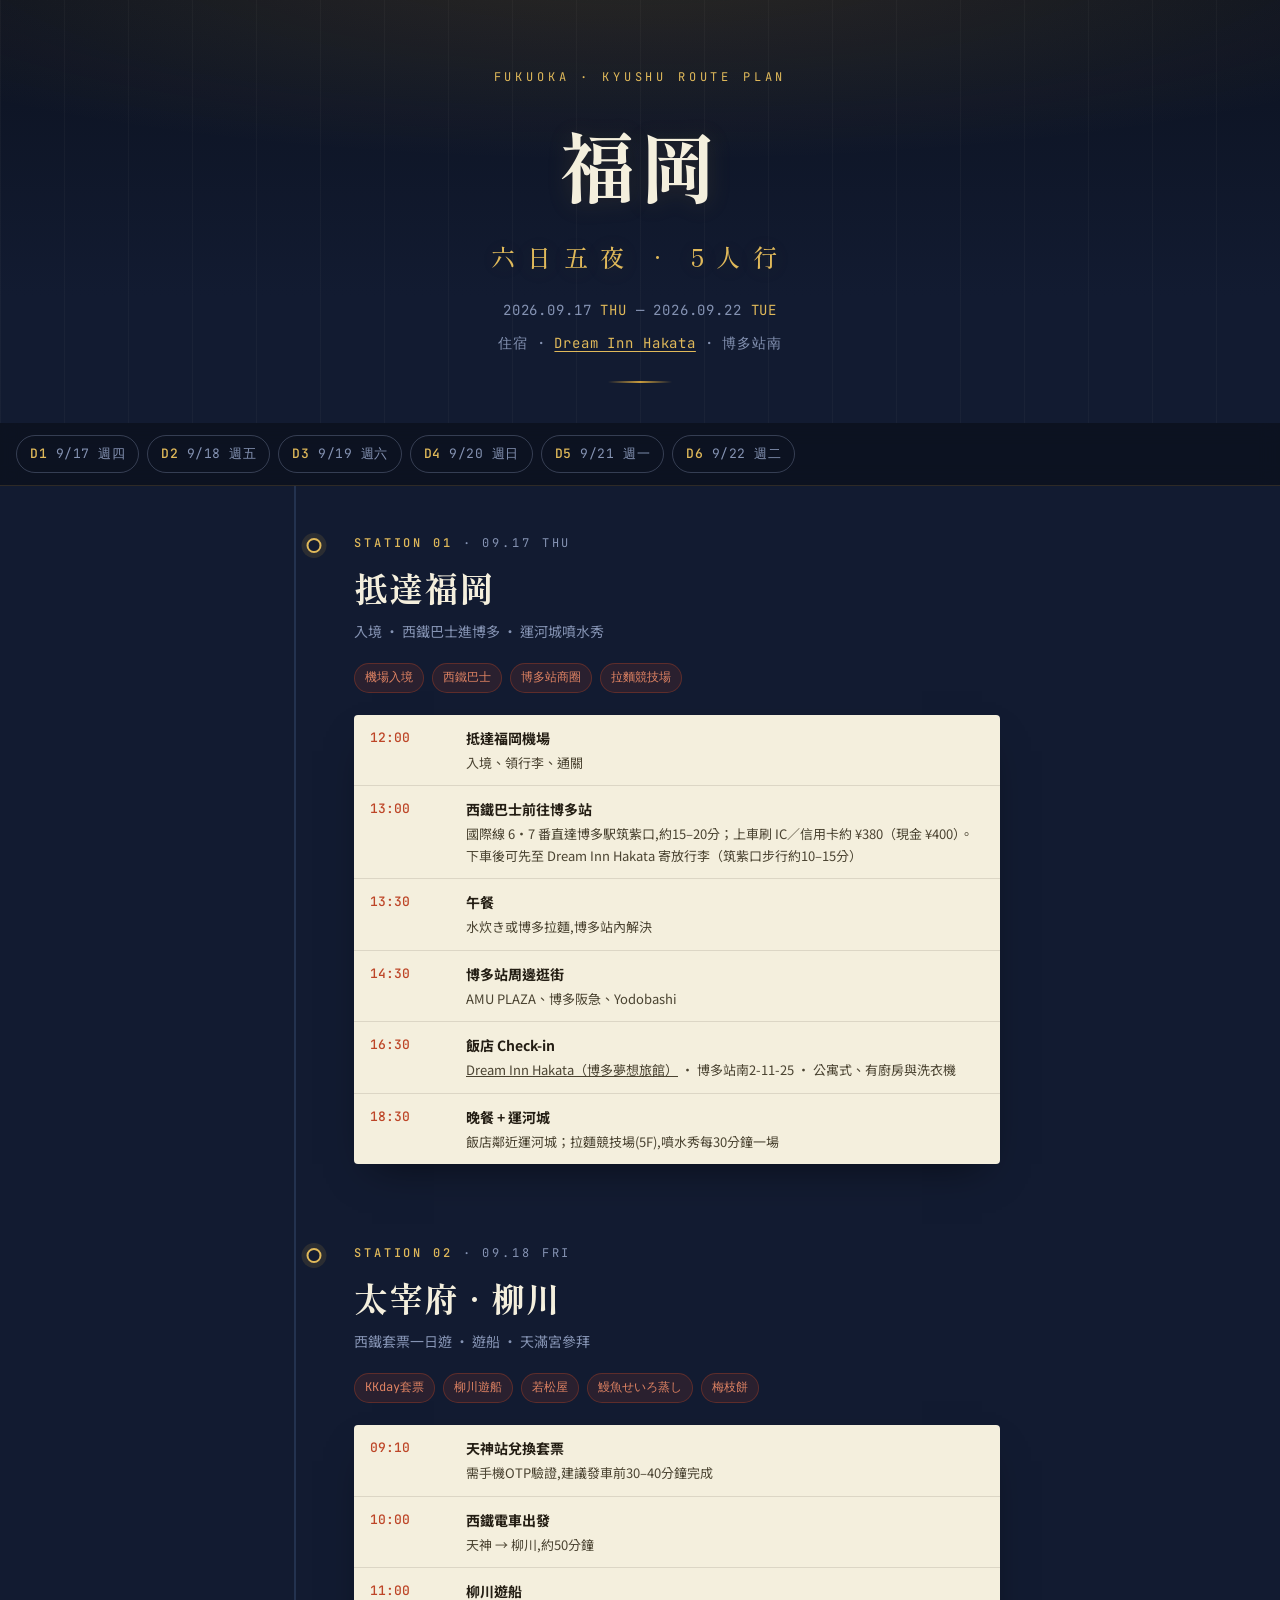
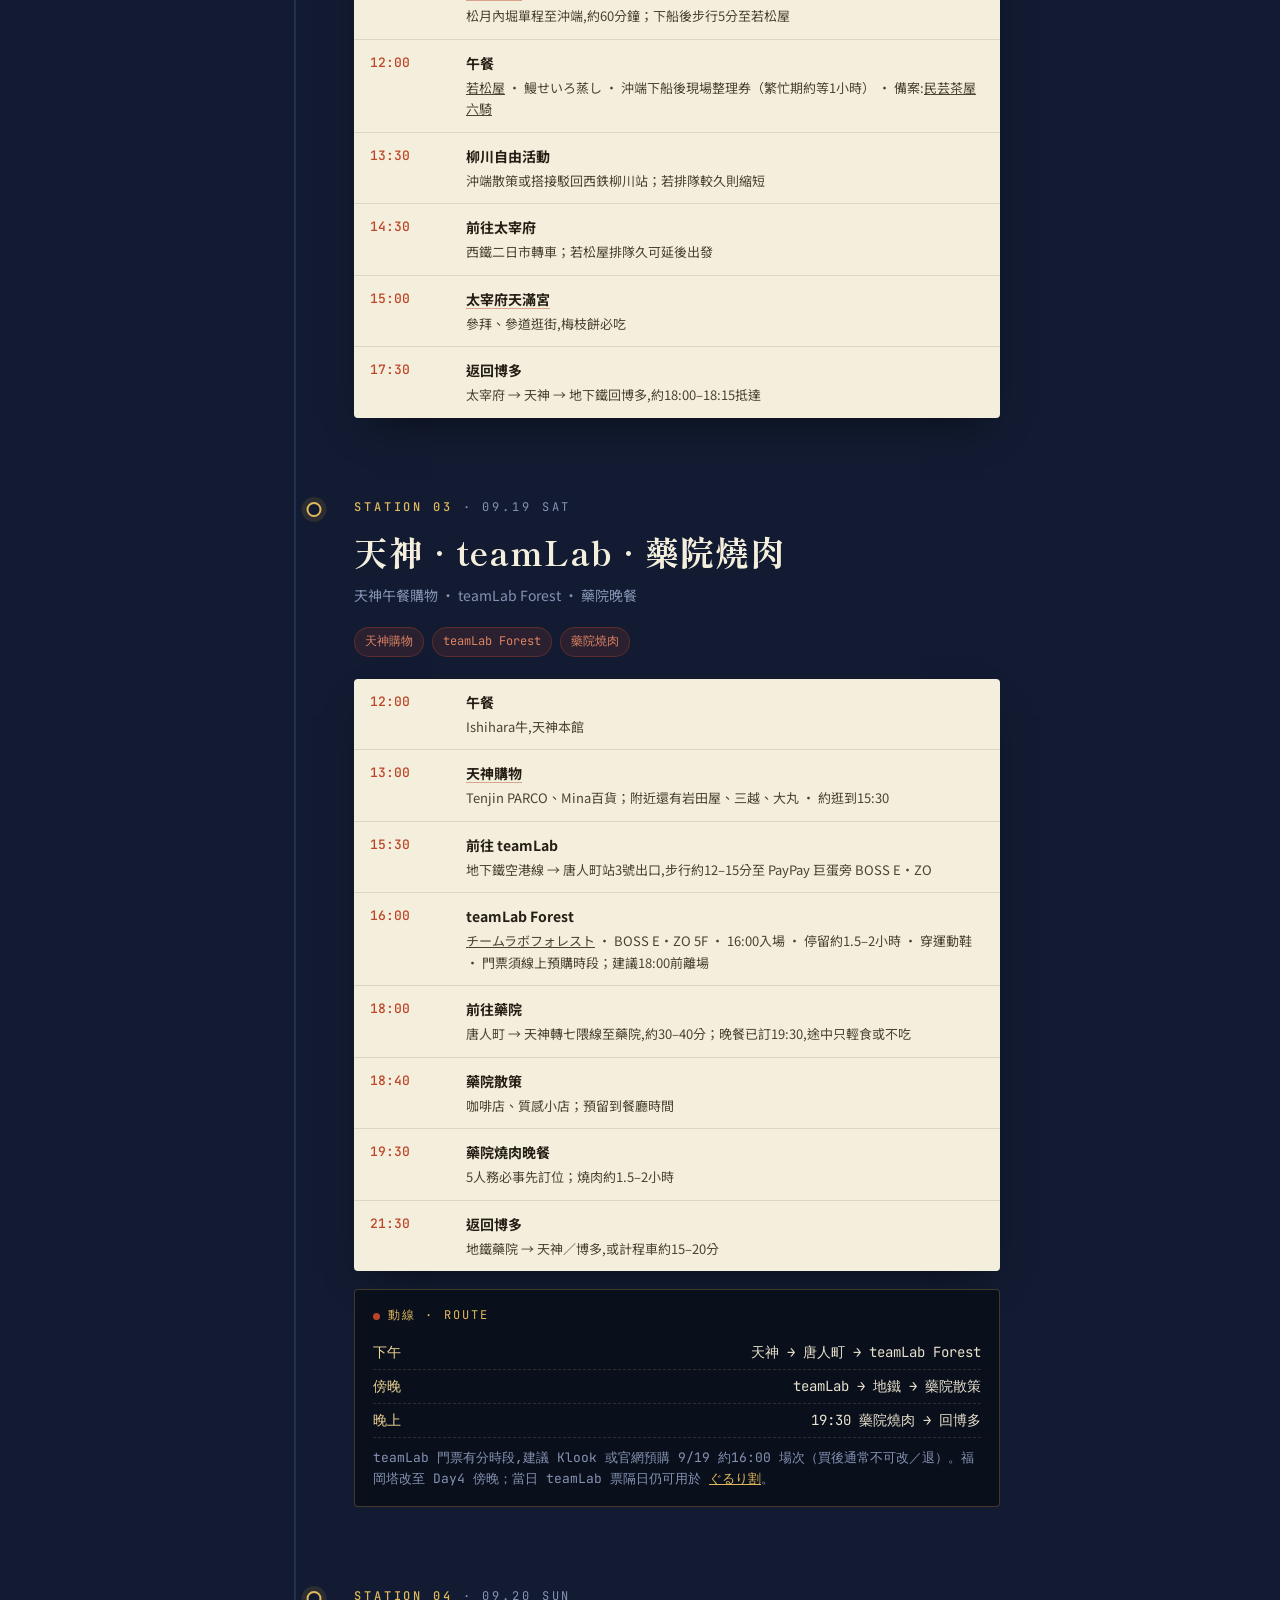
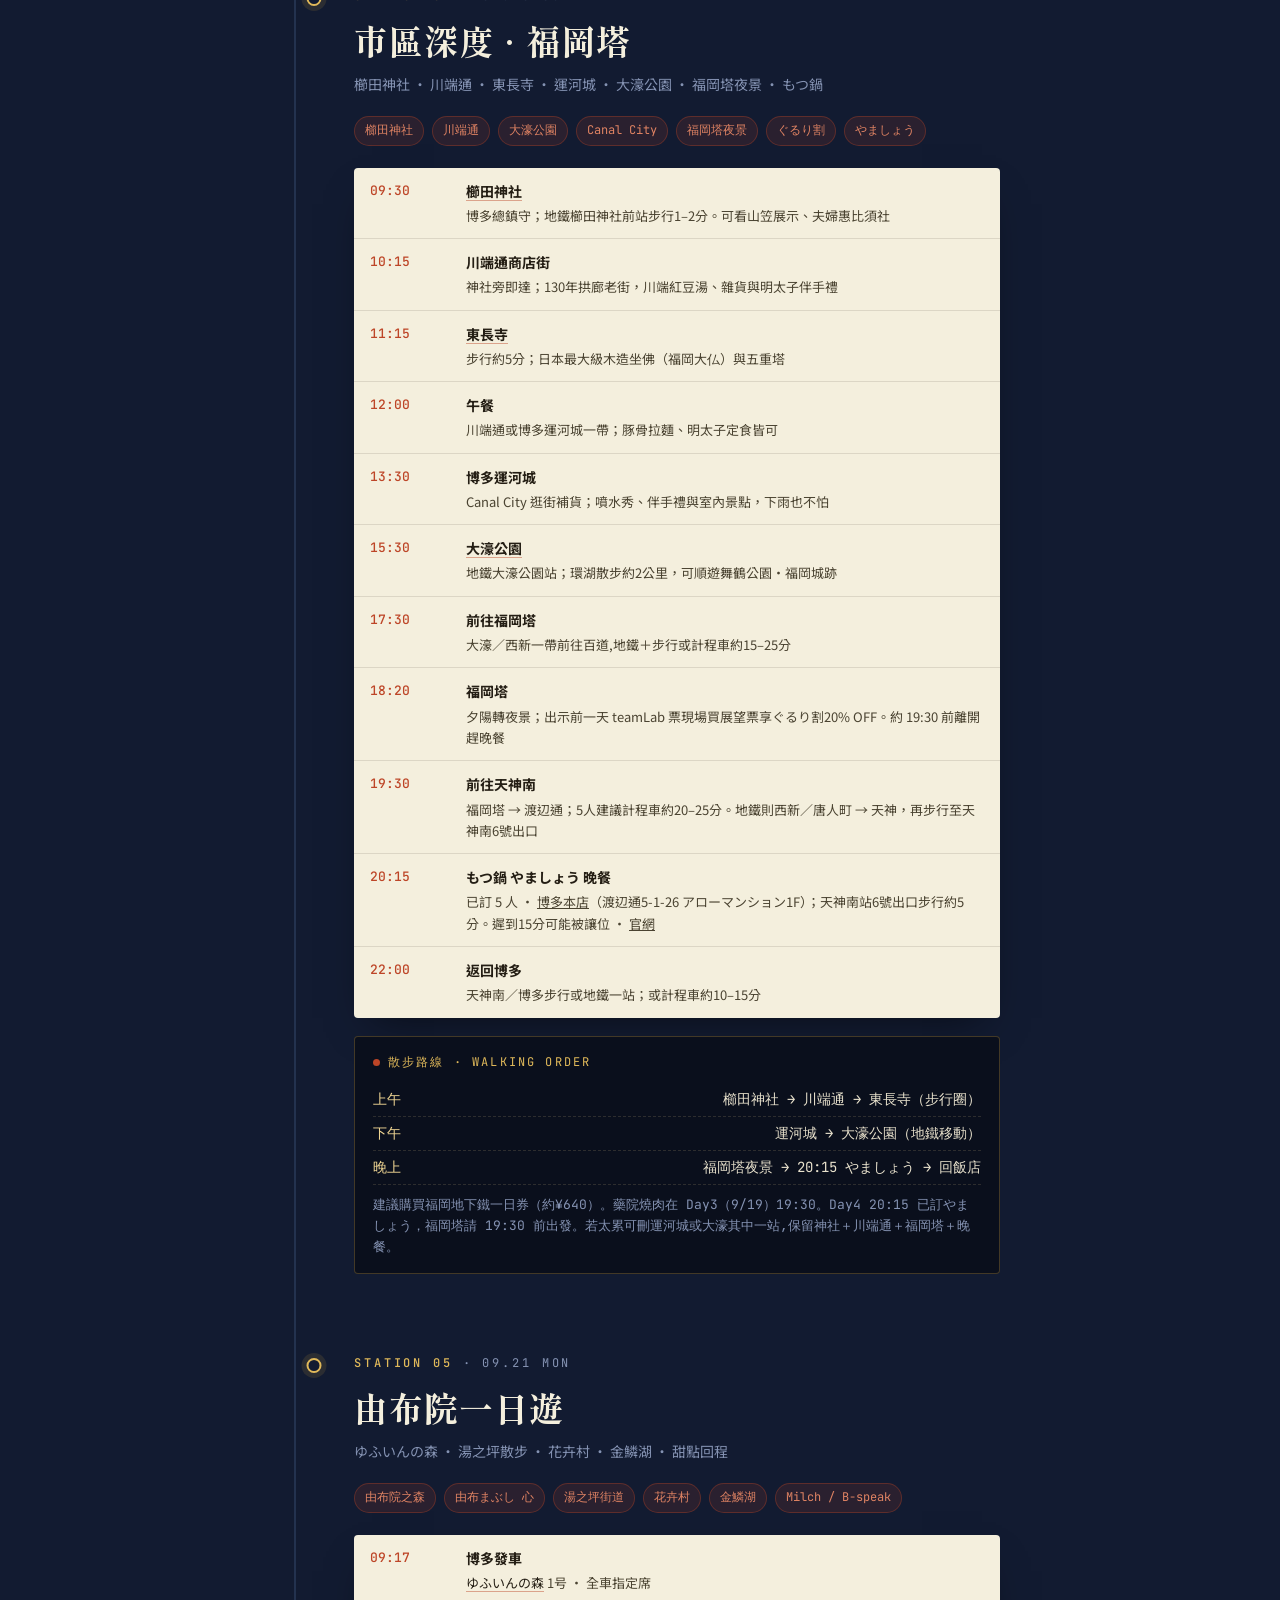
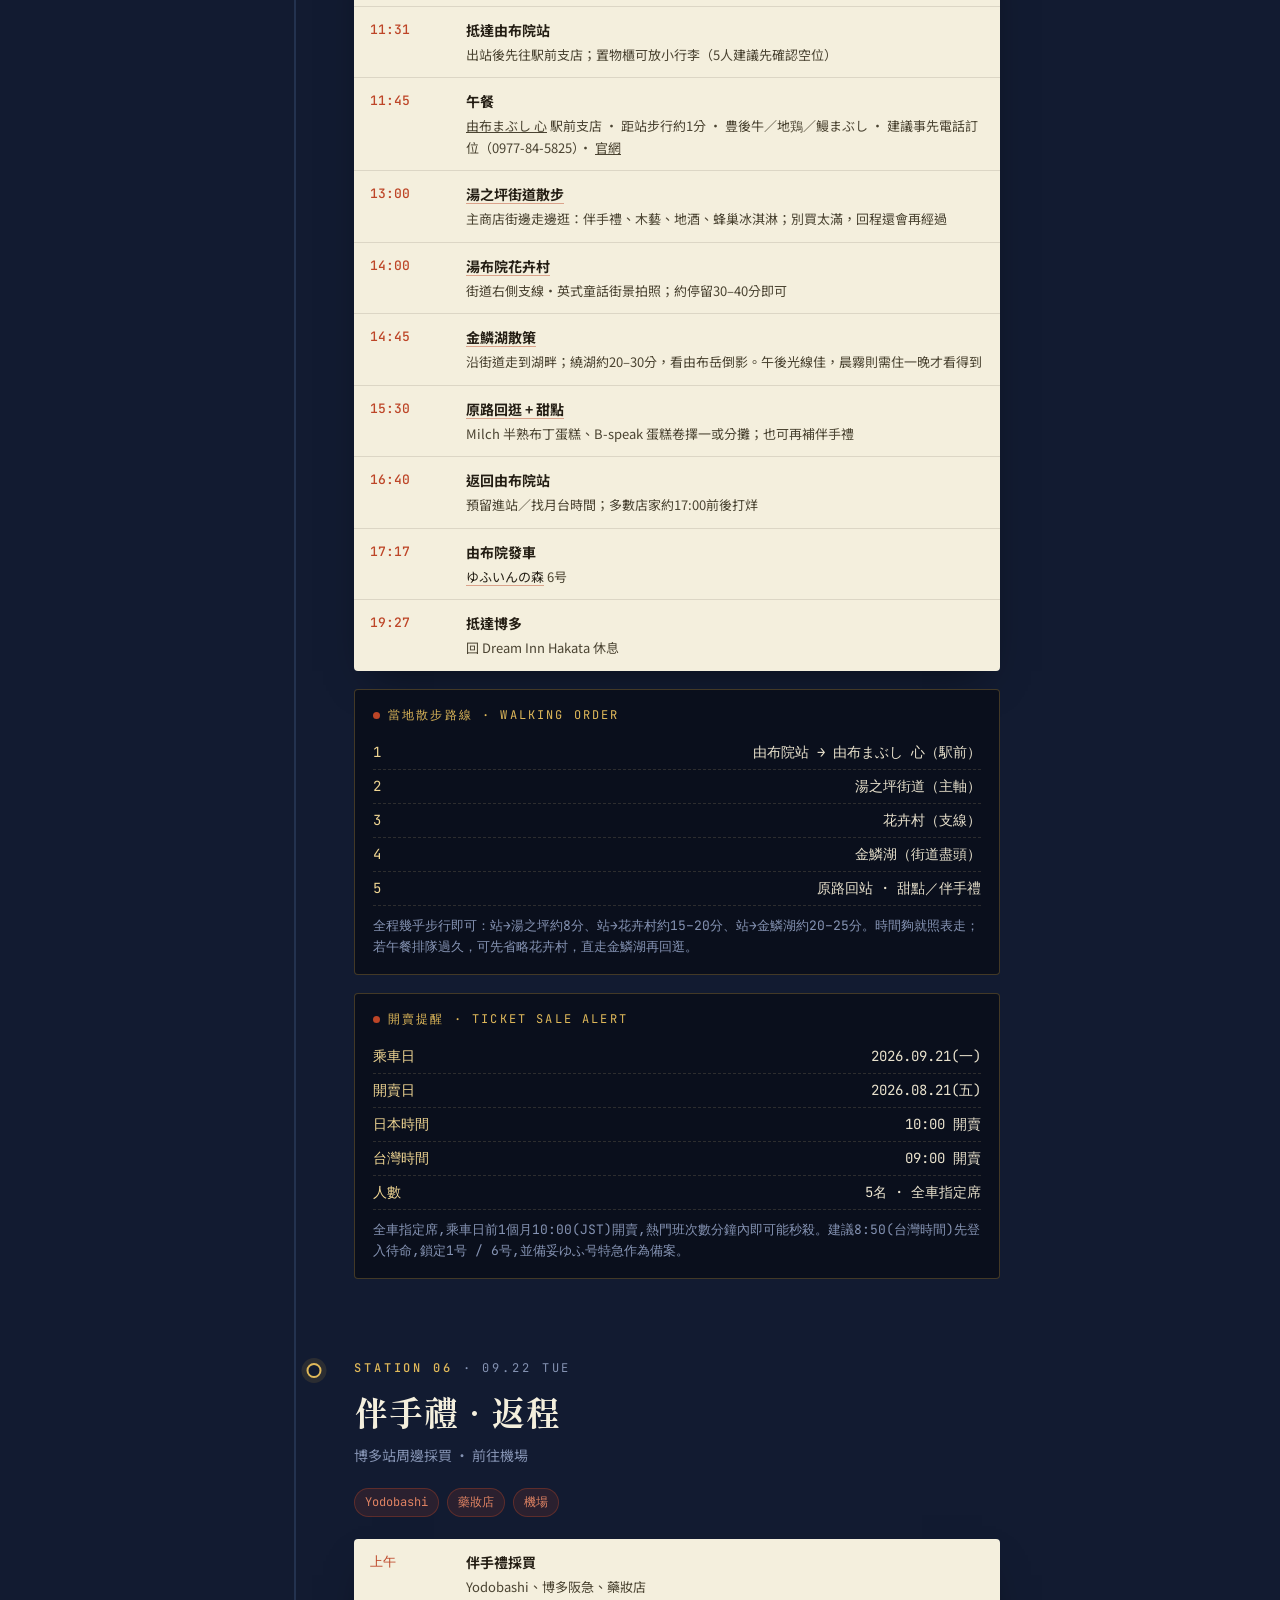
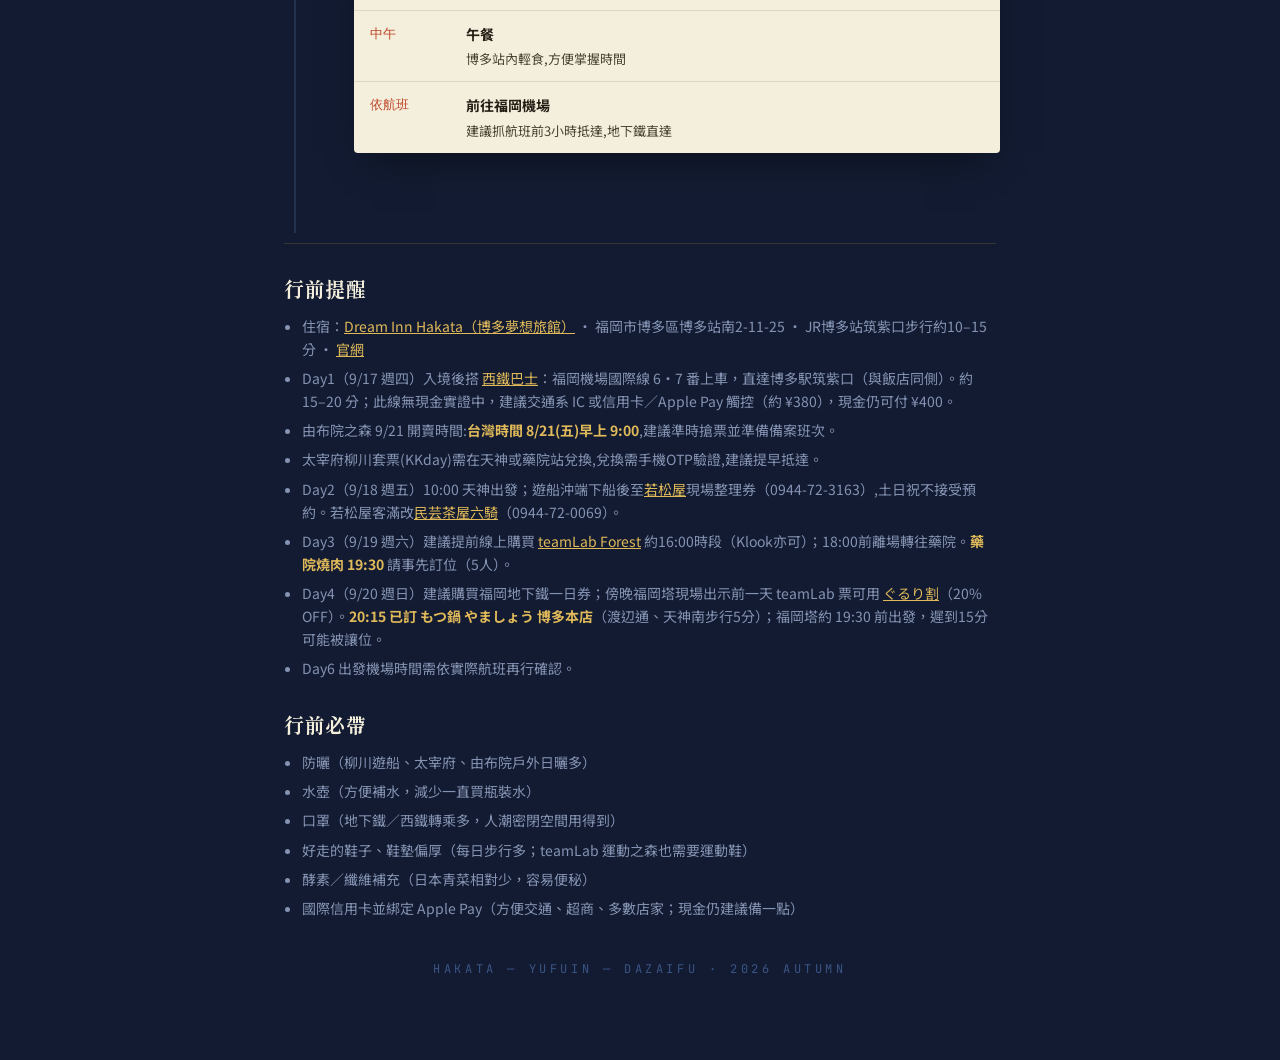
==== index.html @ b281d53a "Merge remaining itinerary PRs onto main Keep spot-page links and take the 由布まぶし 心 station-branch lun" ====
<!DOCTYPE html>
<html lang="zh-Hant">
<head>
<meta charset="UTF-8">
<meta name="viewport" content="width=device-width, initial-scale=1.0">
<title>福岡六日五夜 · 行程表</title>
<link rel="preconnect" href="https://fonts.googleapis.com">
<link rel="preconnect" href="https://fonts.gstatic.com" crossorigin>
<link href="https://fonts.googleapis.com/css2?family=Shippori+Mincho:wght@500;700;800&family=Noto+Sans+TC:wght@300;400;500;700&family=JetBrains+Mono:wght@400;500;700&display=swap" rel="stylesheet">
<style>
  :root{
    --bg: #121b31;
    --bg-deep: #0c1220;
    --paper: #f4efdd;
    --paper-warm: #ece2c4;
    --ink: #241e14;
    --ink-soft: #4a4331;
    --cream: #e9e2cd;
    --muted: #8593b3;
    --gold: #c89b3c;
    --gold-bright: #e0b95a;
    --vermillion: #bd4527;
    --rail: #3a5586;
    --rail-dim: #23324f;
    --font-display: 'Shippori Mincho', serif;
    --font-body: 'Noto Sans TC', sans-serif;
    --font-mono: 'JetBrains Mono', monospace;
    --fs-base: 16px;
    --fs-sm: 14px;
    --fs-xs: 13px;
    --fs-2xs: 12px;
  }

  * { box-sizing: border-box; margin:0; padding:0; }

  html { scroll-behavior: smooth; }

  body{
    background: var(--bg);
    color: var(--cream);
    font-family: var(--font-body);
    font-size: var(--fs-base);
    line-height: 1.65;
    -webkit-font-smoothing: antialiased;
  }

  @media (prefers-reduced-motion: reduce){
    html{ scroll-behavior:auto; }
    *{ animation-duration:0.01ms !important; transition-duration:0.01ms !important; }
  }

  a { color: inherit; }

  /* ---------- HERO ---------- */
  .hero{
    position: relative;
    padding: 68px 24px 40px;
    text-align:center;
    background:
      radial-gradient(ellipse 120% 80% at 50% -10%, rgba(200,155,60,0.16), transparent 60%),
      linear-gradient(180deg, var(--bg-deep), var(--bg) 70%);
    overflow:hidden;
  }
  .hero::before{
    content:"";
    position:absolute; inset:0;
    background-image: repeating-linear-gradient(90deg, rgba(233,226,205,0.035) 0 1px, transparent 1px 64px);
    pointer-events:none;
  }
  .hero-eyebrow{
    font-family: var(--font-mono);
    font-size: var(--fs-2xs);
    letter-spacing: 0.32em;
    color: var(--gold-bright);
    text-transform: uppercase;
  }
  .hero-title{
    font-family: var(--font-display);
    font-weight: 800;
    font-size: clamp(44px, 13vw, 76px);
    letter-spacing: 0.06em;
    margin: 14px 0 6px;
    color: var(--paper);
    text-shadow: 0 2px 24px rgba(200,155,60,0.15);
  }
  .hero-title small{
    display:block;
    font-size: 0.32em;
    font-weight: 500;
    letter-spacing: 0.5em;
    color: var(--gold-bright);
    margin-top: 10px;
  }
  .hero-meta{
    margin-top: 22px;
    font-family: var(--font-mono);
    font-size: var(--fs-sm);
    color: var(--muted);
    letter-spacing: 0.06em;
  }
  .hero-meta span{ color: var(--gold-bright); }
  .hero-rule{
    width: 64px; height: 2px;
    margin: 26px auto 0;
    background: linear-gradient(90deg, transparent, var(--gold), transparent);
  }

  /* ---------- DAY NAV ---------- */
  .daynav{
    position: sticky; top:0; z-index: 40;
    display:flex; gap:8px;
    padding: 12px 16px;
    overflow-x:auto;
    background: rgba(12,18,32,0.92);
    backdrop-filter: blur(10px);
    border-bottom: 1px solid rgba(200,155,60,0.18);
    scrollbar-width: none;
  }
  .daynav::-webkit-scrollbar{ display:none; }
  .daynav a{
    flex: 0 0 auto;
    font-family: var(--font-mono);
    font-size: var(--fs-xs);
    letter-spacing: 0.04em;
    color: var(--muted);
    text-decoration:none;
    padding: 7px 13px;
    border: 1px solid rgba(133,147,179,0.35);
    border-radius: 100px;
    white-space: nowrap;
    transition: color .25s, border-color .25s, background .25s;
  }
  .daynav a b{ color: var(--gold-bright); font-weight:500; }
  .daynav a.active, .daynav a:hover{
    color: var(--bg-deep);
    background: var(--gold-bright);
    border-color: var(--gold-bright);
  }
  .daynav a.active b, .daynav a:hover b{ color: var(--bg-deep); }

  /* ---------- MAIN / RAIL LINE ---------- */
  main{
    max-width: 760px;
    margin: 0 auto;
    padding: 8px 20px 40px;
    position: relative;
  }

  .line-track{
    position:absolute;
    left: 20px;
    top: 0;
    bottom: 0;
    width: 2px;
    background: var(--rail-dim);
  }
  @media (min-width: 560px){
    .line-track{ left: 34px; }
  }

  .day{
    position: relative;
    padding: 40px 0 40px 46px;
    opacity: 0;
    transform: translateY(18px);
    transition: opacity .7s ease, transform .7s ease;
  }
  @media (min-width: 560px){
    .day{ padding-left: 74px; }
  }
  .day.in{ opacity:1; transform: translateY(0); }

  .day-dot{
    position:absolute;
    left: 20px; top: 44px;
    width: 15px; height:15px;
    transform: translateX(-50%);
    border-radius: 50%;
    background: var(--bg);
    border: 2px solid var(--rail);
    transition: border-color .4s, box-shadow .4s;
  }
  @media (min-width: 560px){ .day-dot{ left: 34px; } }
  .day.in .day-dot{
    border-color: var(--gold-bright);
    box-shadow: 0 0 0 5px rgba(200,155,60,0.14);
  }

  .day-station{
    font-family: var(--font-mono);
    font-size: var(--fs-2xs);
    color: var(--muted);
    letter-spacing: 0.24em;
    text-transform: uppercase;
  }
  .day-station b{ color: var(--gold-bright); font-weight:500; }

  .day-title{
    font-family: var(--font-display);
    font-weight: 700;
    font-size: clamp(28px, 6vw, 34px);
    color: var(--paper);
    margin: 6px 0 4px;
    letter-spacing: 0.03em;
  }
  .day-sub{
    color: var(--muted);
    font-size: var(--fs-sm);
    margin-bottom: 20px;
  }

  .tags{
    display:flex; flex-wrap:wrap; gap:8px;
    margin-bottom: 22px;
  }
  .tag{
    font-family: var(--font-mono);
    font-size: var(--fs-2xs);
    padding: 4px 10px;
    border-radius: 100px;
    background: rgba(189,69,39,0.14);
    color: #e08363;
    border: 1px solid rgba(189,69,39,0.35);
  }

  /* schedule card */
  .card{
    background: var(--paper);
    color: var(--ink);
    border-radius: 4px;
    box-shadow: 0 18px 40px -18px rgba(0,0,0,0.55);
    overflow: hidden;
  }
  .sched{
    width: 100%;
    border-collapse: collapse;
  }
  .sched tr{
    border-bottom: 1px solid rgba(74,67,49,0.14);
  }
  .sched tr:last-child{ border-bottom:none; }
  .sched td{
    padding: 12px 16px;
    vertical-align: top;
    font-size: var(--fs-sm);
  }
  .sched td.time{
    font-family: var(--font-mono);
    font-weight: 500;
    color: var(--vermillion);
    white-space: nowrap;
    width: 96px;
    padding-right: 6px;
    font-size: var(--fs-xs);
  }
  .sched td.content b{
    font-weight: 700;
    color: var(--ink);
  }
  .sched td.content .note{
    display:block;
    margin-top:2px;
    color: var(--ink-soft);
    font-size: var(--fs-xs);
  }
  .sched a.spot{
    color: var(--ink);
    text-decoration: underline;
    text-decoration-color: rgba(189,69,39,0.45);
    text-underline-offset: 3px;
  }
  .sched a.spot:hover{ color: var(--vermillion); }
  .sched tr:hover{ background: rgba(200,155,60,0.08); }

  /* callout / departure-board style */
  .board{
    margin-top: 18px;
    background: #0a0f1c;
    border: 1px solid rgba(200,155,60,0.3);
    border-radius: 4px;
    padding: 16px 18px;
    font-family: var(--font-mono);
  }
  .board-head{
    display:flex; align-items:center; gap:8px;
    color: var(--gold-bright);
    font-size: var(--fs-2xs);
    letter-spacing: 0.18em;
    text-transform: uppercase;
    margin-bottom: 10px;
  }
  .board-head::before{
    content:"";
    width:7px; height:7px;
    background: var(--vermillion);
    border-radius: 50%;
    animation: blink 1.6s infinite;
  }
  @keyframes blink{ 0%,100%{opacity:1} 50%{opacity:0.25} }
  .board-row{
    display:flex; justify-content:space-between; gap:12px;
    font-size: var(--fs-sm);
    color: #f0d693;
    padding: 5px 0;
    border-bottom: 1px dashed rgba(240,214,147,0.15);
  }
  .board-row:last-child{ border-bottom:none; }
  .board-row span:last-child{ color: var(--cream); text-align:right; }
  .board-foot{
    margin-top: 10px;
    font-size: var(--fs-xs);
    color: var(--muted);
    line-height:1.6;
  }

  /* ---------- FOOTER ---------- */
  footer{
    max-width: 760px;
    margin: 0 auto;
    padding: 10px 24px 80px;
  }
  .footnote{
    border-top: 1px solid rgba(200,155,60,0.2);
    padding-top: 28px;
    font-size: var(--fs-sm);
    color: var(--muted);
  }
  .footnote h3{
    font-family: var(--font-display);
    color: var(--paper);
    font-weight: 700;
    font-size: 20px;
    margin-bottom: 10px;
    letter-spacing: 0.03em;
  }
  .footnote ul{ padding-left: 18px; margin-top: 6px; }
  .footnote li{ margin-bottom: 6px; }
  .sign{
    margin-top: 40px;
    text-align:center;
    font-family: var(--font-mono);
    font-size: var(--fs-2xs);
    letter-spacing: 0.3em;
    color: var(--rail);
    text-transform:uppercase;
  }
</style>
</head>
<body>

<header class="hero">
  <div class="hero-eyebrow">Fukuoka · Kyushu Route Plan</div>
  <h1 class="hero-title">福岡<small>六日五夜 · 5人行</small></h1>
  <div class="hero-meta">2026.09.17 <span>THU</span> — 2026.09.22 <span>TUE</span></div>
  <div class="hero-meta" style="margin-top:10px">住宿 · <span><a href="https://share.google/xhC2PampTVokPLQQ1" target="_blank" rel="noopener" style="color:var(--gold-bright);text-decoration:underline;text-underline-offset:3px">Dream Inn Hakata</a></span> · 博多站南</div>
  <div class="hero-rule"></div>
</header>

<nav class="daynav" id="daynav">
  <a href="#day1"><b>D1</b> 9/17 週四</a>
  <a href="#day2"><b>D2</b> 9/18 週五</a>
  <a href="#day3"><b>D3</b> 9/19 週六</a>
  <a href="#day4"><b>D4</b> 9/20 週日</a>
  <a href="#day5"><b>D5</b> 9/21 週一</a>
  <a href="#day6"><b>D6</b> 9/22 週二</a>
</nav>

<main>
  <div class="line-track"></div>

  <section class="day" id="day1">
    <div class="day-dot"></div>
    <div class="day-station"><b>Station 01</b> · 09.17 THU</div>
    <h2 class="day-title">抵達福岡</h2>
    <p class="day-sub">入境 · 西鐵巴士進博多 · 運河城噴水秀</p>
    <div class="tags"><span class="tag">機場入境</span><span class="tag">西鐵巴士</span><span class="tag">博多站商圈</span><span class="tag">拉麵競技場</span></div>
    <div class="card">
      <table class="sched">
        <tr><td class="time">12:00</td><td class="content"><b>抵達福岡機場</b><span class="note">入境、領行李、通關</span></td></tr>
        <tr><td class="time">13:00</td><td class="content"><b>西鐵巴士前往博多站</b><span class="note">國際線 6・7 番直達博多駅筑紫口,約15–20分；上車刷 IC／信用卡約 ¥380（現金 ¥400）。下車後可先至 Dream Inn Hakata 寄放行李（筑紫口步行約10–15分）</span></td></tr>
        <tr><td class="time">13:30</td><td class="content"><b>午餐</b><span class="note">水炊き或博多拉麵,博多站內解決</span></td></tr>
        <tr><td class="time">14:30</td><td class="content"><b>博多站周邊逛街</b><span class="note">AMU PLAZA、博多阪急、Yodobashi</span></td></tr>
        <tr><td class="time">16:30</td><td class="content"><b>飯店 Check-in</b><span class="note"><a href="https://share.google/xhC2PampTVokPLQQ1" target="_blank" rel="noopener">Dream Inn Hakata（博多夢想旅館）</a> · 博多站南2-11-25 · 公寓式、有廚房與洗衣機</span></td></tr>
        <tr><td class="time">18:30</td><td class="content"><b>晚餐 + 運河城</b><span class="note">飯店鄰近運河城；拉麵競技場(5F),噴水秀每30分鐘一場</span></td></tr>
      </table>
    </div>
  </section>

  <section class="day" id="day2">
    <div class="day-dot"></div>
    <div class="day-station"><b>Station 02</b> · 09.18 FRI</div>
    <h2 class="day-title">太宰府 · 柳川</h2>
    <p class="day-sub">西鐵套票一日遊 · 遊船 · 天滿宮參拜</p>
    <div class="tags"><span class="tag">KKday套票</span><span class="tag">柳川遊船</span><span class="tag">若松屋</span><span class="tag">鰻魚せいろ蒸し</span><span class="tag">梅枝餅</span></div>
    <div class="card">
      <table class="sched">
        <tr><td class="time">09:10</td><td class="content"><b>天神站兌換套票</b><span class="note">需手機OTP驗證,建議發車前30–40分鐘完成</span></td></tr>
        <tr><td class="time">10:00</td><td class="content"><b>西鐵電車出發</b><span class="note">天神 → 柳川,約50分鐘</span></td></tr>
        <tr><td class="time">11:00</td><td class="content"><b><a class="spot" href="yanagawa.html">柳川遊船</a></b><span class="note">松月內堀單程至沖端,約60分鐘；下船後步行5分至若松屋</span></td></tr>
        <tr><td class="time">12:00</td><td class="content"><b>午餐</b><span class="note"><a href="https://wakamatuya.com/" target="_blank" rel="noopener">若松屋</a> · 鰻せいろ蒸し · 沖端下船後現場整理券（繁忙期約等1小時） · 備案:<a href="https://www.yanagawakk.co.jp/rokkyu.html" target="_blank" rel="noopener">民芸茶屋六騎</a></span></td></tr>
        <tr><td class="time">13:30</td><td class="content"><b>柳川自由活動</b><span class="note">沖端散策或搭接駁回西鉄柳川站；若排隊較久則縮短</span></td></tr>
        <tr><td class="time">14:30</td><td class="content"><b>前往太宰府</b><span class="note">西鐵二日市轉車；若松屋排隊久可延後出發</span></td></tr>
        <tr><td class="time">15:00</td><td class="content"><b><a class="spot" href="dazaifu.html">太宰府天滿宮</a></b><span class="note">參拜、參道逛街,梅枝餅必吃</span></td></tr>
        <tr><td class="time">17:30</td><td class="content"><b>返回博多</b><span class="note">太宰府 → 天神 → 地下鐵回博多,約18:00–18:15抵達</span></td></tr>
      </table>
    </div>
  </section>

  <section class="day" id="day3">
    <div class="day-dot"></div>
    <div class="day-station"><b>Station 03</b> · 09.19 SAT</div>
    <h2 class="day-title">天神 · teamLab · 藥院燒肉</h2>
    <p class="day-sub">天神午餐購物 · teamLab Forest · 藥院晚餐</p>
    <div class="tags"><span class="tag">天神購物</span><span class="tag">teamLab Forest</span><span class="tag">藥院燒肉</span></div>
    <div class="card">
      <table class="sched">
        <tr><td class="time">12:00</td><td class="content"><b>午餐</b><span class="note">Ishihara牛,天神本館</span></td></tr>
        <tr><td class="time">13:00</td><td class="content"><b><a class="spot" href="tenjin.html">天神購物</a></b><span class="note">Tenjin PARCO、Mina百貨；附近還有岩田屋、三越、大丸 · 約逛到15:30</span></td></tr>
        <tr><td class="time">15:30</td><td class="content"><b>前往 teamLab</b><span class="note">地下鐵空港線 → 唐人町站3號出口,步行約12–15分至 PayPay 巨蛋旁 BOSS E・ZO</span></td></tr>
        <tr><td class="time">16:00</td><td class="content"><b>teamLab Forest</b><span class="note"><a href="https://www.teamlab.art/jp/e/forest/" target="_blank" rel="noopener">チームラボフォレスト</a> · BOSS E・ZO 5F · 16:00入場 · 停留約1.5–2小時 · 穿運動鞋 · 門票須線上預購時段；建議18:00前離場</span></td></tr>
        <tr><td class="time">18:00</td><td class="content"><b>前往藥院</b><span class="note">唐人町 → 天神轉七隈線至藥院,約30–40分；晚餐已訂19:30,途中只輕食或不吃</span></td></tr>
        <tr><td class="time">18:40</td><td class="content"><b>藥院散策</b><span class="note">咖啡店、質感小店；預留到餐廳時間</span></td></tr>
        <tr><td class="time">19:30</td><td class="content"><b>藥院燒肉晚餐</b><span class="note">5人務必事先訂位；燒肉約1.5–2小時</span></td></tr>
        <tr><td class="time">21:30</td><td class="content"><b>返回博多</b><span class="note">地鐵藥院 → 天神／博多,或計程車約15–20分</span></td></tr>
      </table>
    </div>
    <div class="board">
      <div class="board-head">動線 · Route</div>
      <div class="board-row"><span>下午</span><span>天神 → 唐人町 → teamLab Forest</span></div>
      <div class="board-row"><span>傍晚</span><span>teamLab → 地鐵 → 藥院散策</span></div>
      <div class="board-row"><span>晚上</span><span>19:30 藥院燒肉 → 回博多</span></div>
      <div class="board-foot">teamLab 門票有分時段,建議 Klook 或官網預購 9/19 約16:00 場次（買後通常不可改／退）。福岡塔改至 Day4 傍晚；當日 teamLab 票隔日仍可用於 <a href="https://www.fukuokatower.co.jp/event/archives/160" target="_blank" rel="noopener" style="color:var(--gold-bright)">ぐるり割</a>。</div>
    </div>
  </section>

  <section class="day" id="day4">
    <div class="day-dot"></div>
    <div class="day-station"><b>Station 04</b> · 09.20 SUN</div>
    <h2 class="day-title">市區深度 · 福岡塔</h2>
    <p class="day-sub">櫛田神社 · 川端通 · 東長寺 · 運河城 · 大濠公園 · 福岡塔夜景 · もつ鍋</p>
    <div class="tags"><span class="tag">櫛田神社</span><span class="tag">川端通</span><span class="tag">大濠公園</span><span class="tag">Canal City</span><span class="tag">福岡塔夜景</span><span class="tag">ぐるり割</span><span class="tag">やましょう</span></div>
    <div class="card">
      <table class="sched">
        <tr><td class="time">09:30</td><td class="content"><b><a class="spot" href="kushida.html">櫛田神社</a></b><span class="note">博多總鎮守；地鐵櫛田神社前站步行1–2分。可看山笠展示、夫婦惠比須社</span></td></tr>
        <tr><td class="time">10:15</td><td class="content"><b>川端通商店街</b><span class="note">神社旁即達；130年拱廊老街，川端紅豆湯、雜貨與明太子伴手禮</span></td></tr>
        <tr><td class="time">11:15</td><td class="content"><b><a class="spot" href="tochoji.html">東長寺</a></b><span class="note">步行約5分；日本最大級木造坐佛（福岡大仏）與五重塔</span></td></tr>
        <tr><td class="time">12:00</td><td class="content"><b>午餐</b><span class="note">川端通或博多運河城一帶；豚骨拉麵、明太子定食皆可</span></td></tr>
        <tr><td class="time">13:30</td><td class="content"><b>博多運河城</b><span class="note">Canal City 逛街補貨；噴水秀、伴手禮與室內景點，下雨也不怕</span></td></tr>
        <tr><td class="time">15:30</td><td class="content"><b><a class="spot" href="ohori.html">大濠公園</a></b><span class="note">地鐵大濠公園站；環湖散步約2公里，可順遊舞鶴公園・福岡城跡</span></td></tr>
        <tr><td class="time">17:30</td><td class="content"><b>前往福岡塔</b><span class="note">大濠／西新一帶前往百道,地鐵＋步行或計程車約15–25分</span></td></tr>
        <tr><td class="time">18:20</td><td class="content"><b>福岡塔</b><span class="note">夕陽轉夜景；出示前一天 teamLab 票現場買展望票享ぐるり割20% OFF。約 19:30 前離開趕晚餐</span></td></tr>
        <tr><td class="time">19:30</td><td class="content"><b>前往天神南</b><span class="note">福岡塔 → 渡辺通；5人建議計程車約20–25分。地鐵則西新／唐人町 → 天神，再步行至天神南6號出口</span></td></tr>
        <tr><td class="time">20:15</td><td class="content"><b>もつ鍋 やましょう 晚餐</b><span class="note">已訂 5 人 · <a href="https://maps.app.goo.gl/kzpDZdefr8wvga8z7?g_st=ic" target="_blank" rel="noopener">博多本店</a>（渡辺通5-1-26 アローマンション1F）；天神南站6號出口步行約5分。遲到15分可能被讓位 · <a href="https://www.motu-yamasyou.com/store_hakata/" target="_blank" rel="noopener">官網</a></span></td></tr>
        <tr><td class="time">22:00</td><td class="content"><b>返回博多</b><span class="note">天神南／博多步行或地鐵一站；或計程車約10–15分</span></td></tr>
      </table>
    </div>
    <div class="board">
      <div class="board-head">散步路線 · Walking Order</div>
      <div class="board-row"><span>上午</span><span>櫛田神社 → 川端通 → 東長寺（步行圈）</span></div>
      <div class="board-row"><span>下午</span><span>運河城 → 大濠公園（地鐵移動）</span></div>
      <div class="board-row"><span>晚上</span><span>福岡塔夜景 → 20:15 やましょう → 回飯店</span></div>
      <div class="board-foot">建議購買福岡地下鐵一日券（約¥640）。藥院燒肉在 Day3（9/19）19:30。Day4 20:15 已訂やましょう，福岡塔請 19:30 前出發。若太累可刪運河城或大濠其中一站,保留神社＋川端通＋福岡塔＋晚餐。</div>
    </div>
  </section>

  <section class="day" id="day5">
    <div class="day-dot"></div>
    <div class="day-station"><b>Station 05</b> · 09.21 MON</div>
    <h2 class="day-title">由布院一日遊</h2>
    <p class="day-sub">ゆふいんの森 · 湯之坪散步 · 花卉村 · 金鱗湖 · 甜點回程</p>
    <div class="tags"><span class="tag">由布院之森</span><span class="tag">由布まぶし 心</span><span class="tag">湯之坪街道</span><span class="tag">花卉村</span><span class="tag">金鱗湖</span><span class="tag">Milch / B-speak</span></div>
    <div class="card">
      <table class="sched">
        <tr><td class="time">09:17</td><td class="content"><b>博多發車</b><span class="note"><a class="spot" href="yufuin-mori.html">ゆふいんの森</a> 1号 · 全車指定席</span></td></tr>
        <tr><td class="time">11:31</td><td class="content"><b>抵達由布院站</b><span class="note">出站後先往駅前支店；置物櫃可放小行李（5人建議先確認空位）</span></td></tr>
        <tr><td class="time">11:45</td><td class="content"><b>午餐</b><span class="note"><a href="https://www.instagram.com/reel/DbFIL9-Pd75/" target="_blank" rel="noopener">由布まぶし 心</a> 駅前支店 · 距站步行約1分 · 豊後牛／地鶏／鰻まぶし · 建議事先電話訂位（0977-84-5825）· <a href="https://yufumabushi-shin.com/" target="_blank" rel="noopener">官網</a></span></td></tr>
        <tr><td class="time">13:00</td><td class="content"><b><a class="spot" href="yunotsubo.html">湯之坪街道散步</a></b><span class="note">主商店街邊走邊逛：伴手禮、木藝、地酒、蜂巢冰淇淋；別買太滿，回程還會再經過</span></td></tr>
        <tr><td class="time">14:00</td><td class="content"><b><a class="spot" href="floral.html">湯布院花卉村</a></b><span class="note">街道右側支線・英式童話街景拍照；約停留30–40分即可</span></td></tr>
        <tr><td class="time">14:45</td><td class="content"><b><a class="spot" href="kinrinko.html">金鱗湖散策</a></b><span class="note">沿街道走到湖畔；繞湖約20–30分，看由布岳倒影。午後光線佳，晨霧則需住一晚才看得到</span></td></tr>
        <tr><td class="time">15:30</td><td class="content"><b><a class="spot" href="yufuin-sweets.html">原路回逛 + 甜點</a></b><span class="note">Milch 半熟布丁蛋糕、B-speak 蛋糕卷擇一或分攤；也可再補伴手禮</span></td></tr>
        <tr><td class="time">16:40</td><td class="content"><b>返回由布院站</b><span class="note">預留進站／找月台時間；多數店家約17:00前後打烊</span></td></tr>
        <tr><td class="time">17:17</td><td class="content"><b>由布院發車</b><span class="note"><a class="spot" href="yufuin-mori.html">ゆふいんの森</a> 6号</span></td></tr>
        <tr><td class="time">19:27</td><td class="content"><b>抵達博多</b><span class="note">回 Dream Inn Hakata 休息</span></td></tr>
      </table>
    </div>
    <div class="board">
      <div class="board-head">當地散步路線 · Walking Order</div>
      <div class="board-row"><span>1</span><span>由布院站 → 由布まぶし 心（駅前）</span></div>
      <div class="board-row"><span>2</span><span>湯之坪街道（主軸）</span></div>
      <div class="board-row"><span>3</span><span>花卉村（支線）</span></div>
      <div class="board-row"><span>4</span><span>金鱗湖（街道盡頭）</span></div>
      <div class="board-row"><span>5</span><span>原路回站 · 甜點／伴手禮</span></div>
      <div class="board-foot">全程幾乎步行即可：站→湯之坪約8分、站→花卉村約15–20分、站→金鱗湖約20–25分。時間夠就照表走；若午餐排隊過久，可先省略花卉村，直走金鱗湖再回逛。</div>
    </div>
    <div class="board">
      <div class="board-head">開賣提醒 · Ticket Sale Alert</div>
      <div class="board-row"><span>乘車日</span><span>2026.09.21(一)</span></div>
      <div class="board-row"><span>開賣日</span><span>2026.08.21(五)</span></div>
      <div class="board-row"><span>日本時間</span><span>10:00 開賣</span></div>
      <div class="board-row"><span>台灣時間</span><span>09:00 開賣</span></div>
      <div class="board-row"><span>人數</span><span>5名 · 全車指定席</span></div>
      <div class="board-foot">全車指定席,乘車日前1個月10:00(JST)開賣,熱門班次數分鐘內即可能秒殺。建議8:50(台灣時間)先登入待命,鎖定1号 / 6号,並備妥ゆふ号特急作為備案。</div>
    </div>
  </section>

  <section class="day" id="day6">
    <div class="day-dot"></div>
    <div class="day-station"><b>Station 06</b> · 09.22 TUE</div>
    <h2 class="day-title">伴手禮 · 返程</h2>
    <p class="day-sub">博多站周邊採買 · 前往機場</p>
    <div class="tags"><span class="tag">Yodobashi</span><span class="tag">藥妝店</span><span class="tag">機場</span></div>
    <div class="card">
      <table class="sched">
        <tr><td class="time">上午</td><td class="content"><b>伴手禮採買</b><span class="note">Yodobashi、博多阪急、藥妝店</span></td></tr>
        <tr><td class="time">中午</td><td class="content"><b>午餐</b><span class="note">博多站內輕食,方便掌握時間</span></td></tr>
        <tr><td class="time">依航班</td><td class="content"><b>前往福岡機場</b><span class="note">建議抓航班前3小時抵達,地下鐵直達</span></td></tr>
      </table>
    </div>
  </section>
</main>

<footer>
  <div class="footnote">
    <h3>行前提醒</h3>
    <ul>
      <li>住宿：<a href="https://share.google/xhC2PampTVokPLQQ1" target="_blank" rel="noopener" style="color:var(--gold-bright)">Dream Inn Hakata（博多夢想旅館）</a> · 福岡市博多區博多站南2-11-25 · JR博多站筑紫口步行約10–15分 · <a href="https://www.dreaminnhakata.com/" target="_blank" rel="noopener" style="color:var(--gold-bright)">官網</a></li>
      <li>Day1（9/17 週四）入境後搭 <a href="https://www.nishitetsu.jp/bus/rosen/akeito/" target="_blank" rel="noopener" style="color:var(--gold-bright)">西鐵巴士</a>：福岡機場國際線 6・7 番上車，直達博多駅筑紫口（與飯店同側）。約 15–20 分；此線無現金實證中，建議交通系 IC 或信用卡／Apple Pay 觸控（約 ¥380），現金仍可付 ¥400。</li>
      <li>由布院之森 9/21 開賣時間:<b style="color:var(--gold-bright)">台灣時間 8/21(五)早上 9:00</b>,建議準時搶票並準備備案班次。</li>
      <li>太宰府柳川套票(KKday)需在天神或藥院站兌換,兌換需手機OTP驗證,建議提早抵達。</li>
      <li>Day2（9/18 週五）10:00 天神出發；遊船沖端下船後至<a href="https://wakamatuya.com/" target="_blank" rel="noopener" style="color:var(--gold-bright)">若松屋</a>現場整理券（0944-72-3163）,土日祝不接受預約。若松屋客滿改<a href="https://www.yanagawakk.co.jp/rokkyu.html" target="_blank" rel="noopener" style="color:var(--gold-bright)">民芸茶屋六騎</a>（0944-72-0069）。</li>
      <li>Day3（9/19 週六）建議提前線上購買 <a href="https://www.teamlab.art/jp/e/forest/" target="_blank" rel="noopener" style="color:var(--gold-bright)">teamLab Forest</a> 約16:00時段（Klook亦可）；18:00前離場轉往藥院。<b style="color:var(--gold-bright)">藥院燒肉 19:30</b> 請事先訂位（5人）。</li>
      <li>Day4（9/20 週日）建議購買福岡地下鐵一日券；傍晚福岡塔現場出示前一天 teamLab 票可用 <a href="https://www.fukuokatower.co.jp/event/archives/160" target="_blank" rel="noopener" style="color:var(--gold-bright)">ぐるり割</a>（20% OFF）。<b style="color:var(--gold-bright)">20:15 已訂 もつ鍋 やましょう 博多本店</b>（渡辺通、天神南步行5分）；福岡塔約 19:30 前出發，遲到15分可能被讓位。</li>
      <li>Day6 出發機場時間需依實際航班再行確認。</li>
    </ul>
    <h3 style="margin-top:28px">行前必帶</h3>
    <ul>
      <li>防曬（柳川遊船、太宰府、由布院戶外日曬多）</li>
      <li>水壺（方便補水，減少一直買瓶裝水）</li>
      <li>口罩（地下鐵／西鐵轉乘多，人潮密閉空間用得到）</li>
      <li>好走的鞋子、鞋墊偏厚（每日步行多；teamLab 運動之森也需要運動鞋）</li>
      <li>酵素／纖維補充（日本青菜相對少，容易便秘）</li>
      <li>國際信用卡並綁定 Apple Pay（方便交通、超商、多數店家；現金仍建議備一點）</li>
    </ul>
  </div>
  <div class="sign">Hakata — Yufuin — Dazaifu · 2026 Autumn</div>
</footer>

<script>
  // scroll-reveal for day sections
  const days = document.querySelectorAll('.day');
  const io = new IntersectionObserver((entries)=>{
    entries.forEach(e=>{
      if(e.isIntersecting){ e.target.classList.add('in'); }
    });
  }, { threshold: 0.15 });
  days.forEach(d=>io.observe(d));

  // active nav highlighting
  const navLinks = document.querySelectorAll('#daynav a');
  const navMap = {};
  navLinks.forEach(a=>{ navMap[a.getAttribute('href').slice(1)] = a; });

  const navIo = new IntersectionObserver((entries)=>{
    entries.forEach(e=>{
      const link = navMap[e.target.id];
      if(!link) return;
      if(e.isIntersecting){
        navLinks.forEach(l=>l.classList.remove('active'));
        link.classList.add('active');
      }
    });
  }, { threshold: 0.5, rootMargin: '-20% 0px -60% 0px' });
  days.forEach(d=>navIo.observe(d));
</script>

</body>
</html>
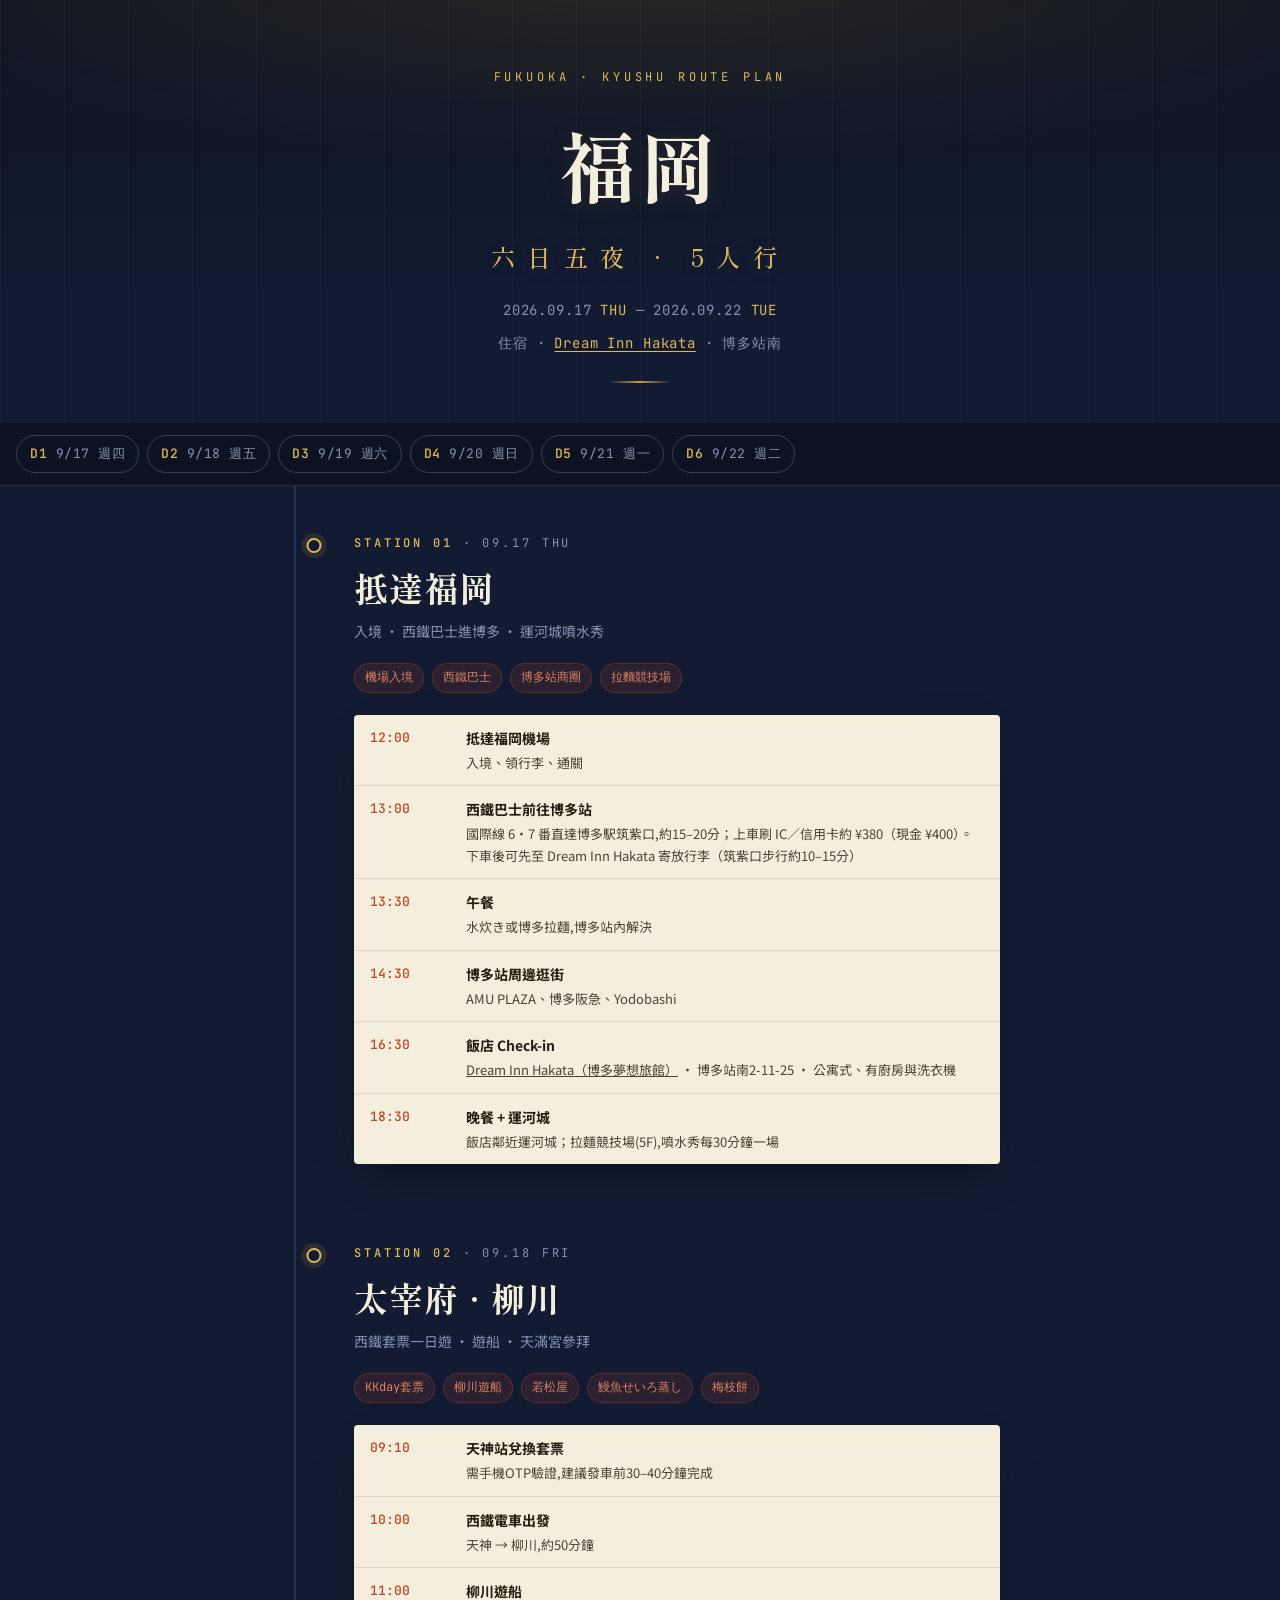
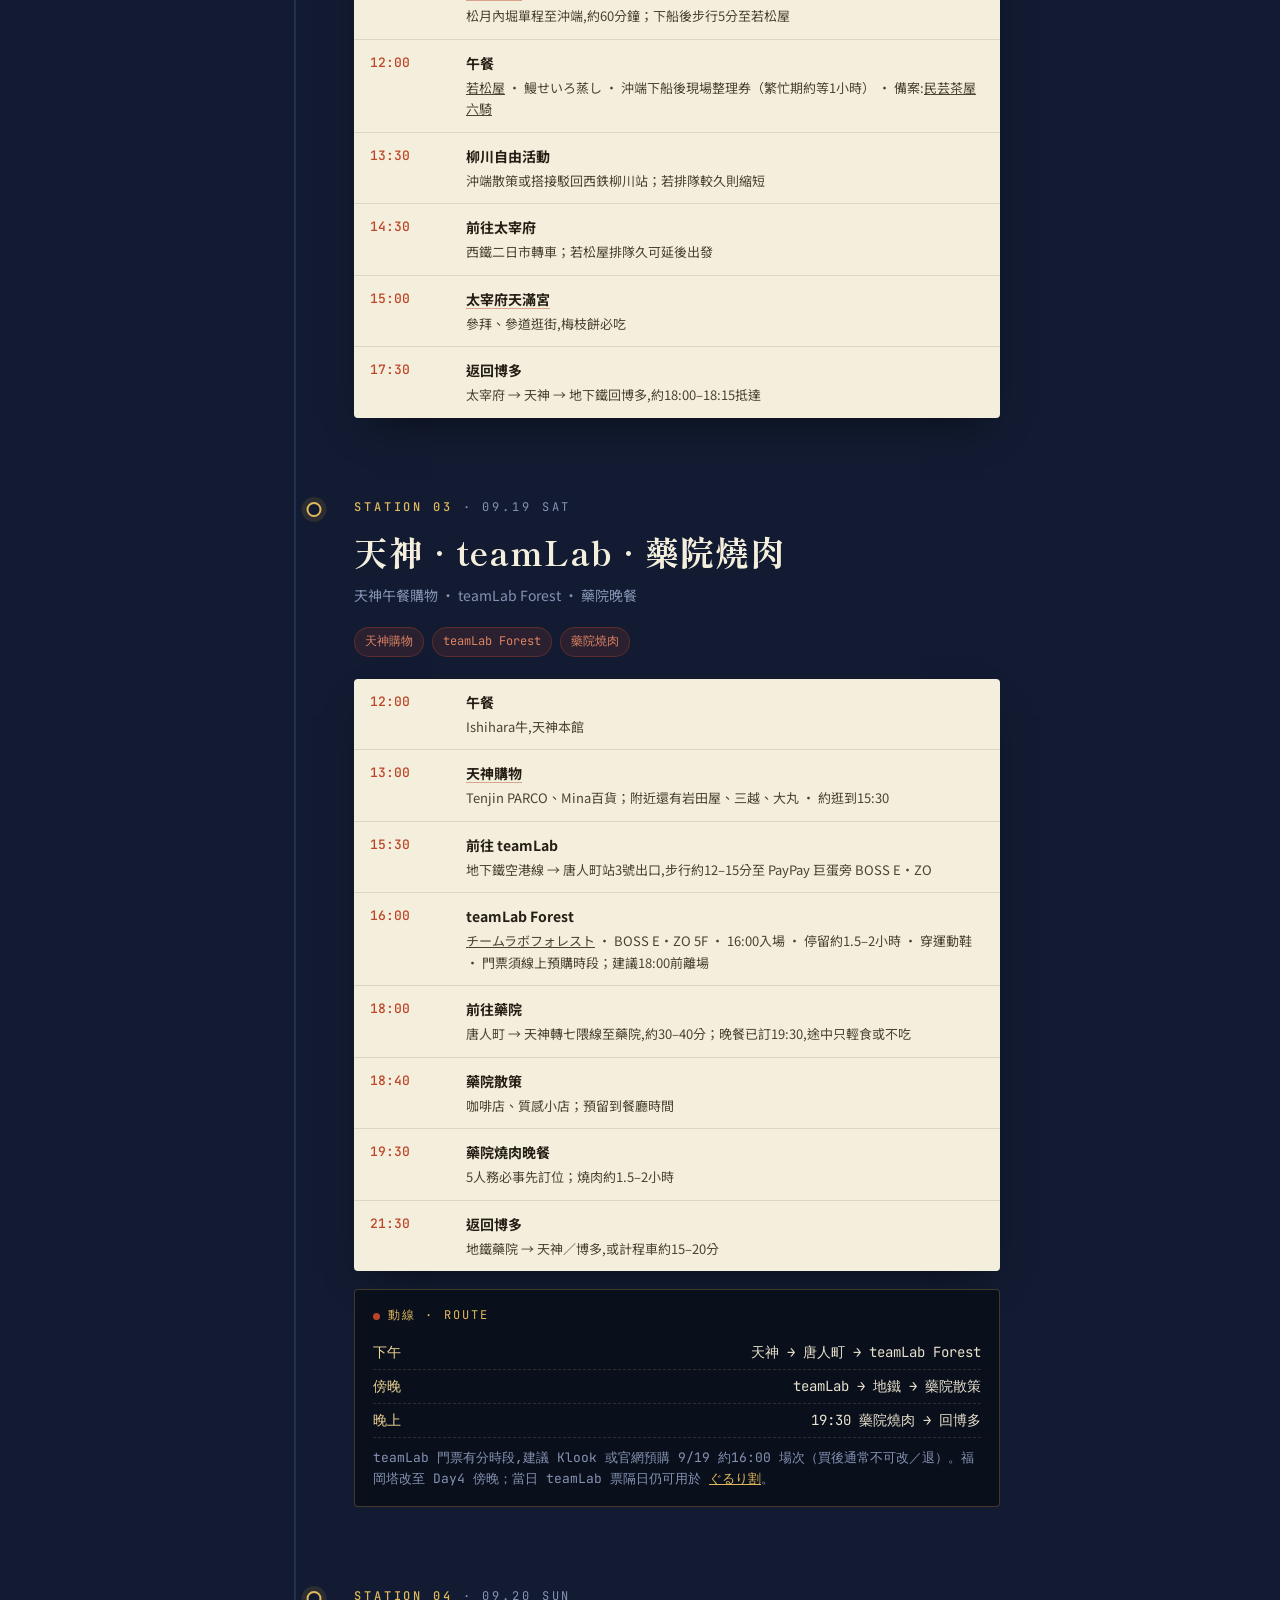
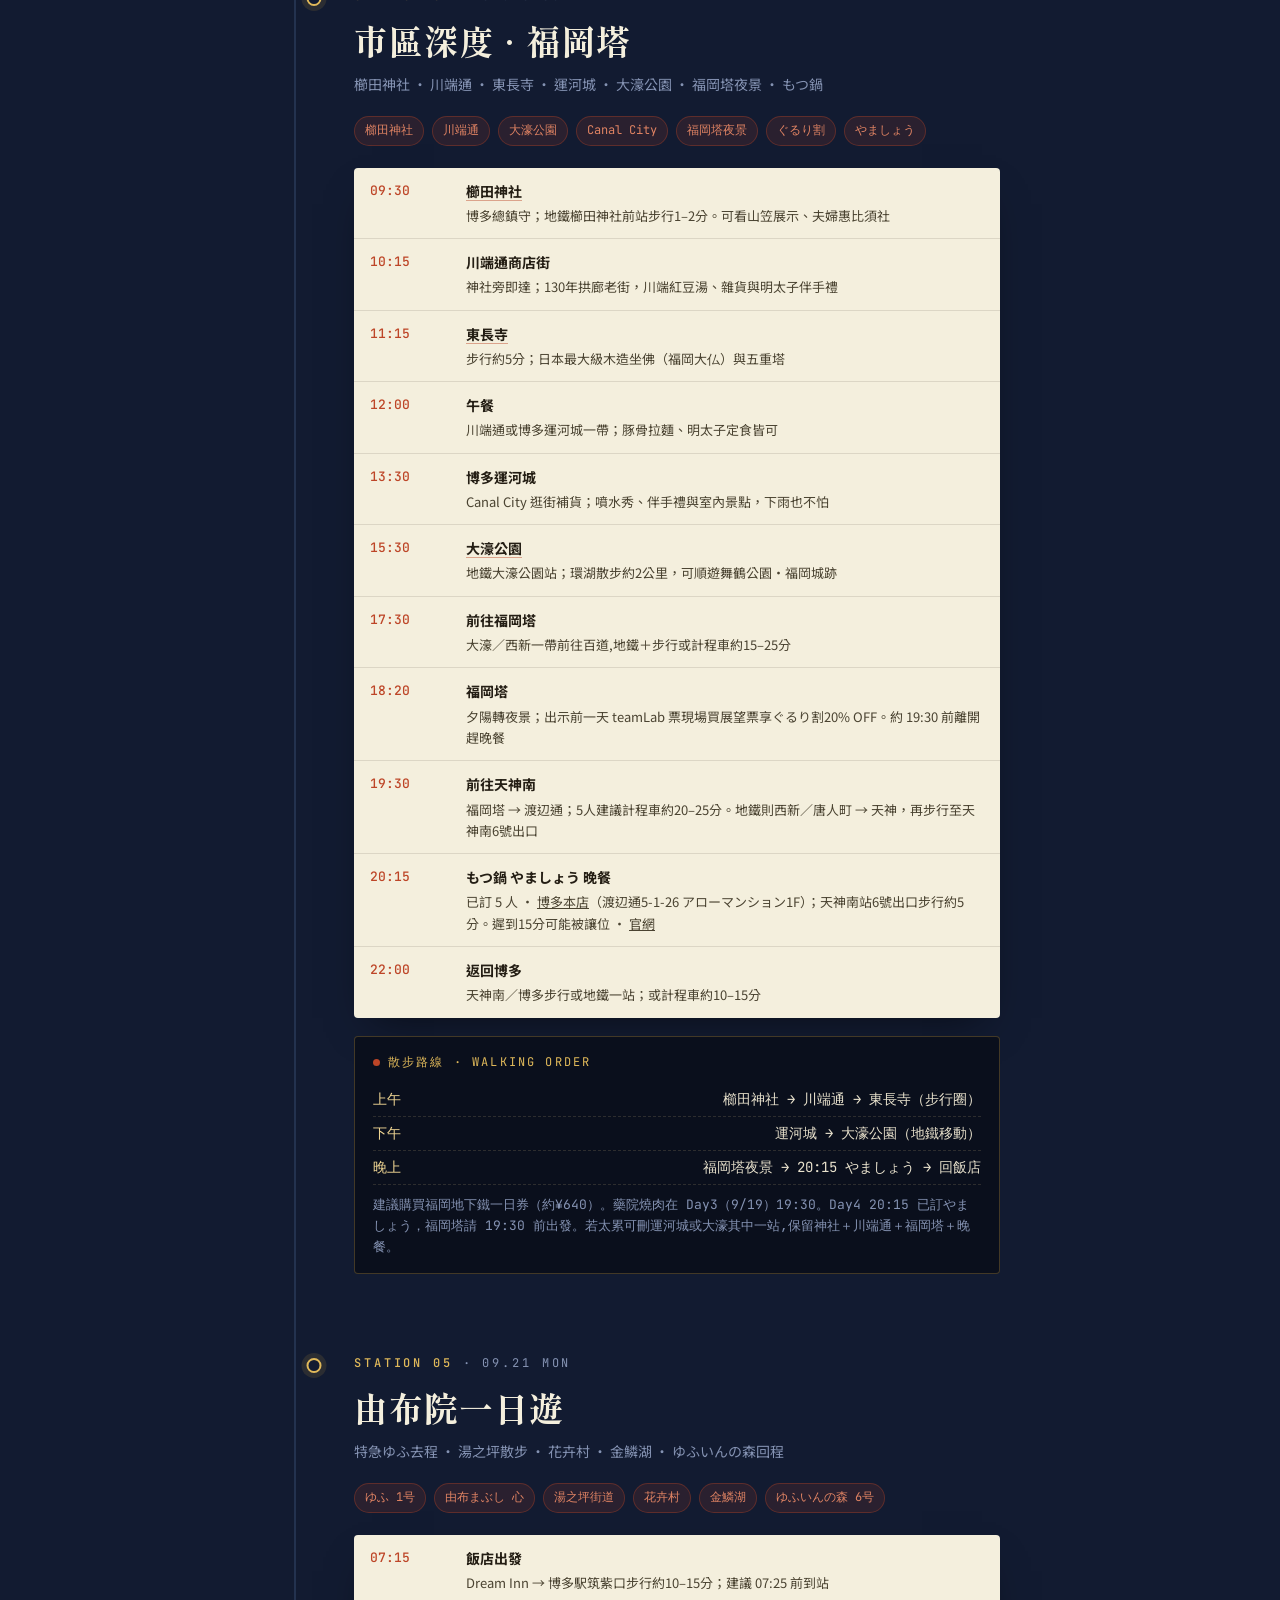
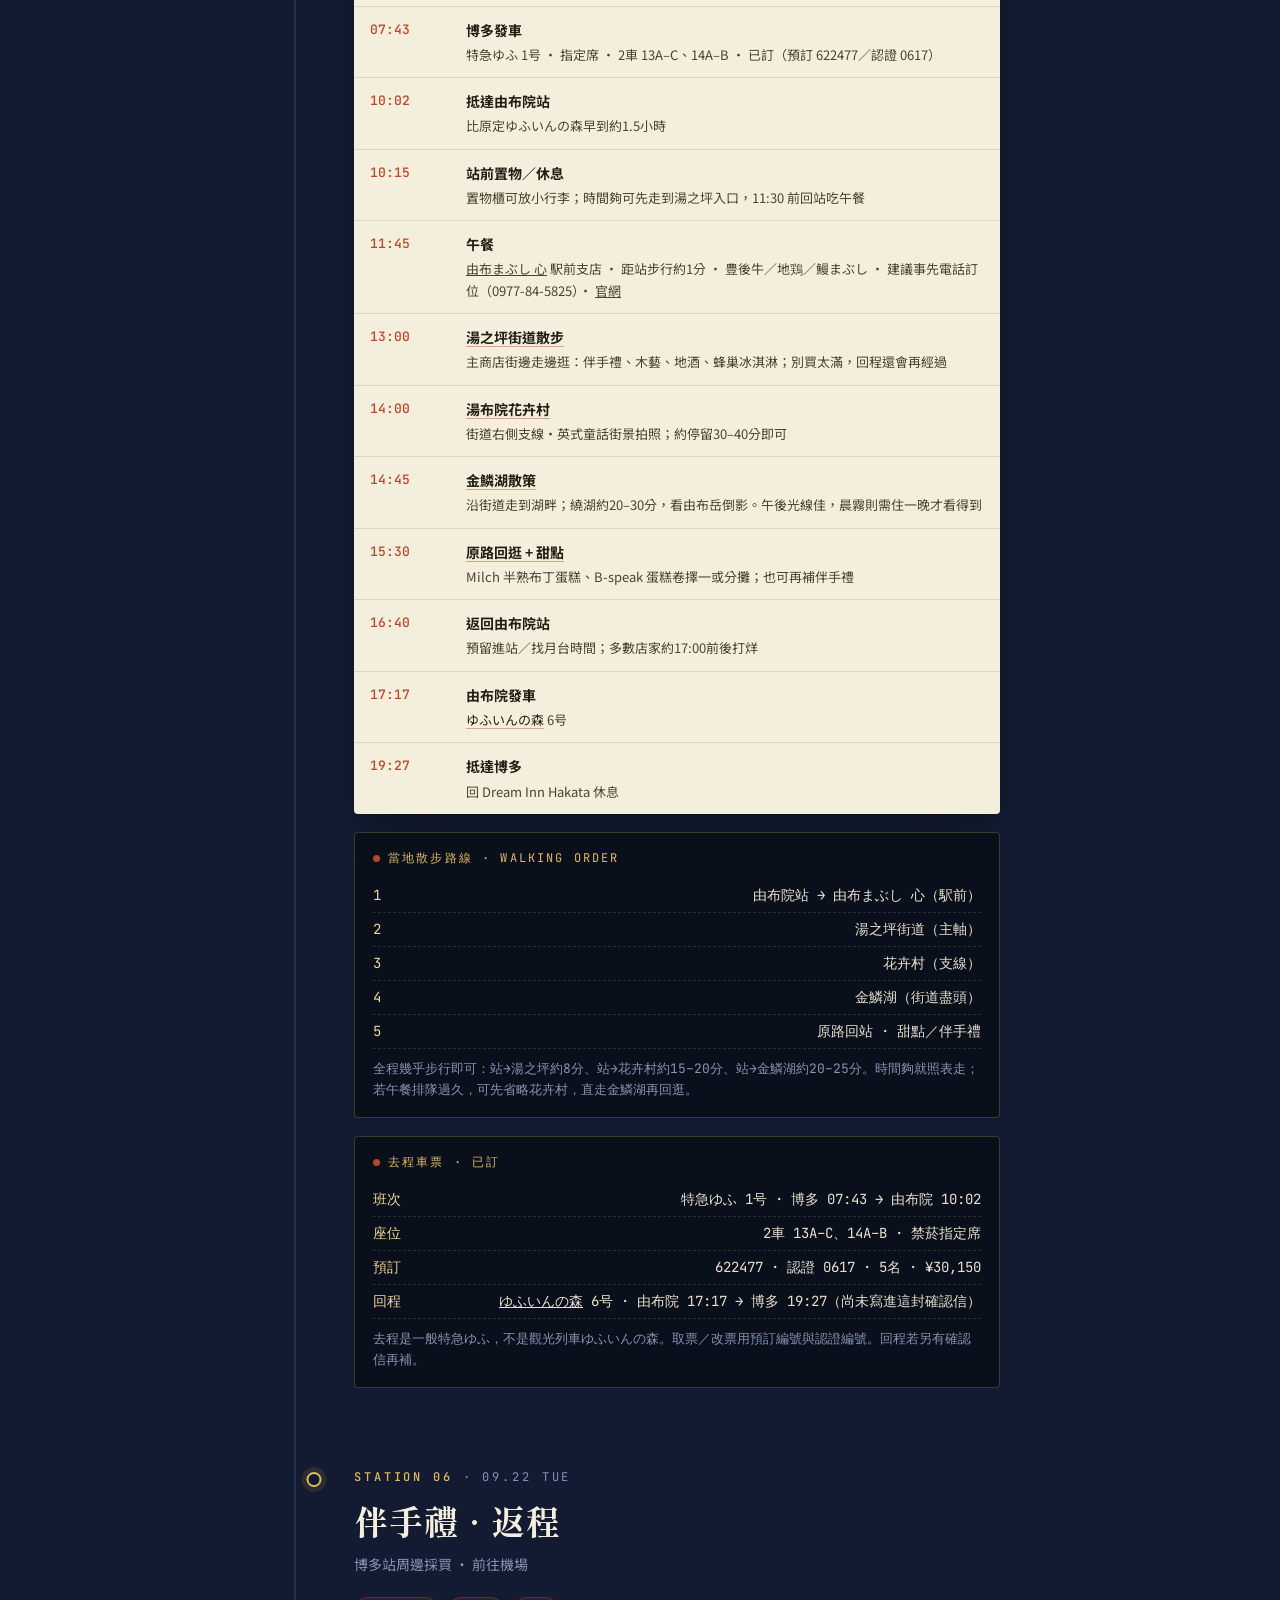
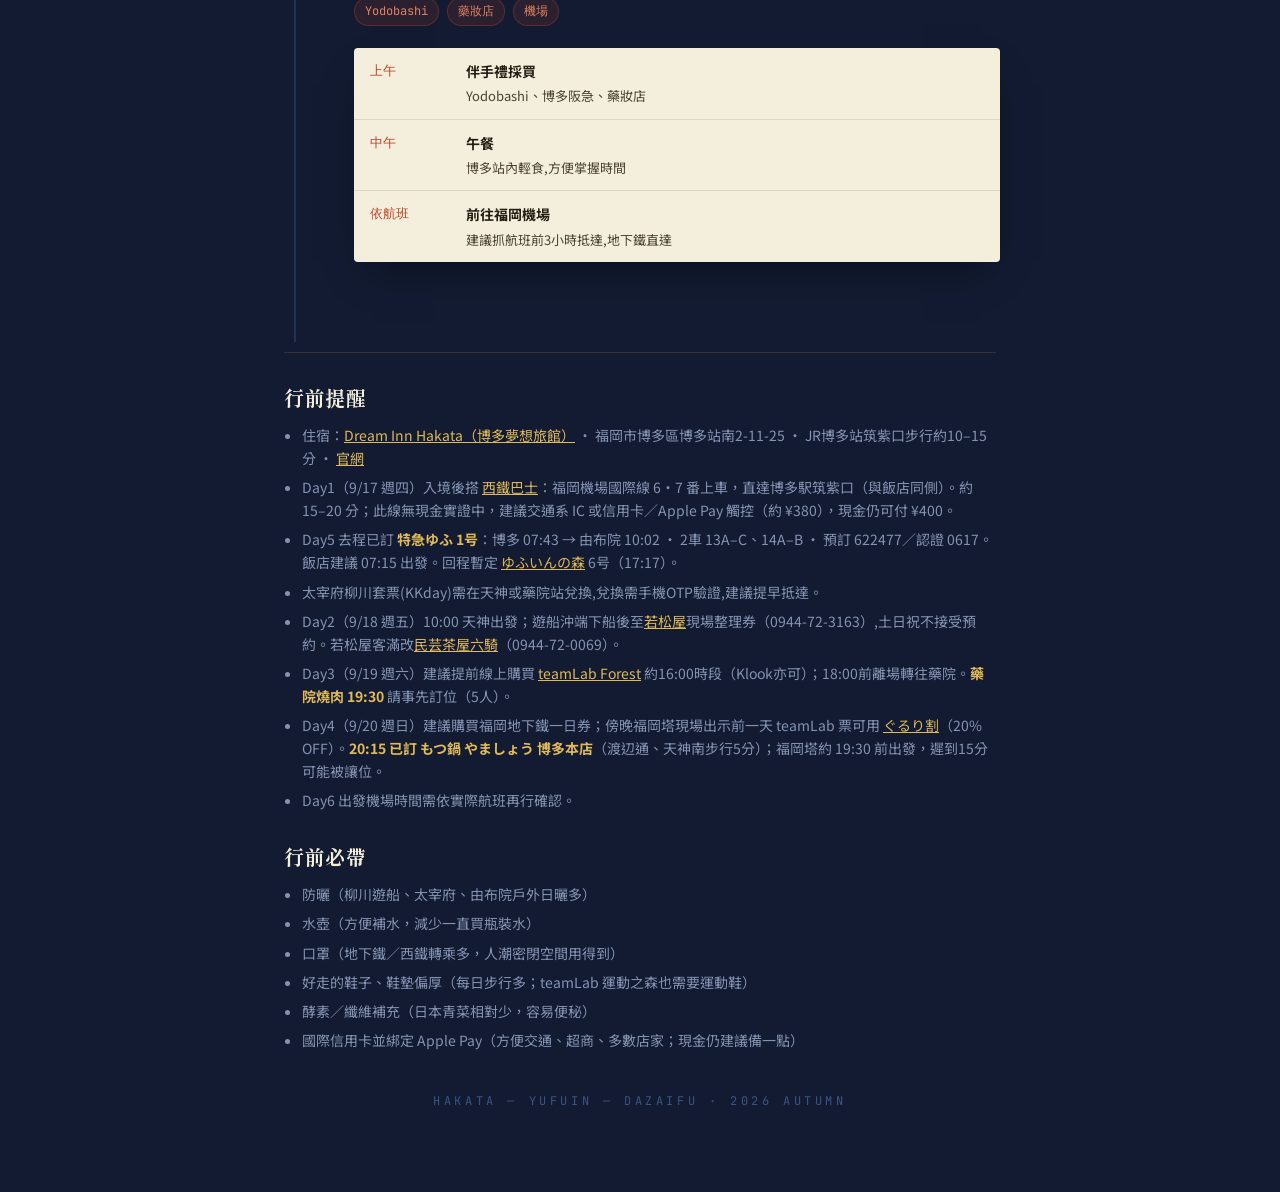
==== commit ce952145: "Record booked ゆふ 1号 outbound to Yufuin on Day 5 Replace the ticket-sale alert with the JR-Kyushu con" ====
--- a/index.html
+++ b/index.html
@@ -467,12 +467,14 @@
     <div class="day-dot"></div>
     <div class="day-station"><b>Station 05</b> · 09.21 MON</div>
     <h2 class="day-title">由布院一日遊</h2>
-    <p class="day-sub">ゆふいんの森 · 湯之坪散步 · 花卉村 · 金鱗湖 · 甜點回程</p>
-    <div class="tags"><span class="tag">由布院之森</span><span class="tag">由布まぶし 心</span><span class="tag">湯之坪街道</span><span class="tag">花卉村</span><span class="tag">金鱗湖</span><span class="tag">Milch / B-speak</span></div>
+    <p class="day-sub">特急ゆふ去程 · 湯之坪散步 · 花卉村 · 金鱗湖 · ゆふいんの森回程</p>
+    <div class="tags"><span class="tag">ゆふ 1号</span><span class="tag">由布まぶし 心</span><span class="tag">湯之坪街道</span><span class="tag">花卉村</span><span class="tag">金鱗湖</span><span class="tag">ゆふいんの森 6号</span></div>
     <div class="card">
       <table class="sched">
-        <tr><td class="time">09:17</td><td class="content"><b>博多發車</b><span class="note"><a class="spot" href="yufuin-mori.html">ゆふいんの森</a> 1号 · 全車指定席</span></td></tr>
-        <tr><td class="time">11:31</td><td class="content"><b>抵達由布院站</b><span class="note">出站後先往駅前支店；置物櫃可放小行李（5人建議先確認空位）</span></td></tr>
+        <tr><td class="time">07:15</td><td class="content"><b>飯店出發</b><span class="note">Dream Inn → 博多駅筑紫口步行約10–15分；建議 07:25 前到站</span></td></tr>
+        <tr><td class="time">07:43</td><td class="content"><b>博多發車</b><span class="note">特急ゆふ 1号 · 指定席 · 2車 13A–C、14A–B · 已訂（預訂 622477／認證 0617）</span></td></tr>
+        <tr><td class="time">10:02</td><td class="content"><b>抵達由布院站</b><span class="note">比原定ゆふいんの森早到約1.5小時</span></td></tr>
+        <tr><td class="time">10:15</td><td class="content"><b>站前置物／休息</b><span class="note">置物櫃可放小行李；時間夠可先走到湯之坪入口，11:30 前回站吃午餐</span></td></tr>
         <tr><td class="time">11:45</td><td class="content"><b>午餐</b><span class="note"><a href="https://www.instagram.com/reel/DbFIL9-Pd75/" target="_blank" rel="noopener">由布まぶし 心</a> 駅前支店 · 距站步行約1分 · 豊後牛／地鶏／鰻まぶし · 建議事先電話訂位（0977-84-5825）· <a href="https://yufumabushi-shin.com/" target="_blank" rel="noopener">官網</a></span></td></tr>
         <tr><td class="time">13:00</td><td class="content"><b><a class="spot" href="yunotsubo.html">湯之坪街道散步</a></b><span class="note">主商店街邊走邊逛：伴手禮、木藝、地酒、蜂巢冰淇淋；別買太滿，回程還會再經過</span></td></tr>
         <tr><td class="time">14:00</td><td class="content"><b><a class="spot" href="floral.html">湯布院花卉村</a></b><span class="note">街道右側支線・英式童話街景拍照；約停留30–40分即可</span></td></tr>
@@ -493,13 +495,12 @@
       <div class="board-foot">全程幾乎步行即可：站→湯之坪約8分、站→花卉村約15–20分、站→金鱗湖約20–25分。時間夠就照表走；若午餐排隊過久，可先省略花卉村，直走金鱗湖再回逛。</div>
     </div>
     <div class="board">
-      <div class="board-head">開賣提醒 · Ticket Sale Alert</div>
-      <div class="board-row"><span>乘車日</span><span>2026.09.21(一)</span></div>
-      <div class="board-row"><span>開賣日</span><span>2026.08.21(五)</span></div>
-      <div class="board-row"><span>日本時間</span><span>10:00 開賣</span></div>
-      <div class="board-row"><span>台灣時間</span><span>09:00 開賣</span></div>
-      <div class="board-row"><span>人數</span><span>5名 · 全車指定席</span></div>
-      <div class="board-foot">全車指定席,乘車日前1個月10:00(JST)開賣,熱門班次數分鐘內即可能秒殺。建議8:50(台灣時間)先登入待命,鎖定1号 / 6号,並備妥ゆふ号特急作為備案。</div>
+      <div class="board-head">去程車票 · 已訂</div>
+      <div class="board-row"><span>班次</span><span>特急ゆふ 1号 · 博多 07:43 → 由布院 10:02</span></div>
+      <div class="board-row"><span>座位</span><span>2車 13A–C、14A–B · 禁菸指定席</span></div>
+      <div class="board-row"><span>預訂</span><span>622477 · 認證 0617 · 5名 · ¥30,150</span></div>
+      <div class="board-row"><span>回程</span><span><a class="spot" href="yufuin-mori.html">ゆふいんの森</a> 6号 · 由布院 17:17 → 博多 19:27（尚未寫進這封確認信）</span></div>
+      <div class="board-foot">去程是一般特急ゆふ，不是觀光列車ゆふいんの森。取票／改票用預訂編號與認證編號。回程若另有確認信再補。</div>
     </div>
   </section>
 
@@ -525,7 +526,7 @@
     <ul>
       <li>住宿：<a href="https://share.google/xhC2PampTVokPLQQ1" target="_blank" rel="noopener" style="color:var(--gold-bright)">Dream Inn Hakata（博多夢想旅館）</a> · 福岡市博多區博多站南2-11-25 · JR博多站筑紫口步行約10–15分 · <a href="https://www.dreaminnhakata.com/" target="_blank" rel="noopener" style="color:var(--gold-bright)">官網</a></li>
       <li>Day1（9/17 週四）入境後搭 <a href="https://www.nishitetsu.jp/bus/rosen/akeito/" target="_blank" rel="noopener" style="color:var(--gold-bright)">西鐵巴士</a>：福岡機場國際線 6・7 番上車，直達博多駅筑紫口（與飯店同側）。約 15–20 分；此線無現金實證中，建議交通系 IC 或信用卡／Apple Pay 觸控（約 ¥380），現金仍可付 ¥400。</li>
-      <li>由布院之森 9/21 開賣時間:<b style="color:var(--gold-bright)">台灣時間 8/21(五)早上 9:00</b>,建議準時搶票並準備備案班次。</li>
+      <li>Day5 去程已訂 <b style="color:var(--gold-bright)">特急ゆふ 1号</b>：博多 07:43 → 由布院 10:02 · 2車 13A–C、14A–B · 預訂 622477／認證 0617。飯店建議 07:15 出發。回程暫定 <a class="spot" href="yufuin-mori.html" style="color:var(--gold-bright)">ゆふいんの森</a> 6号（17:17）。</li>
       <li>太宰府柳川套票(KKday)需在天神或藥院站兌換,兌換需手機OTP驗證,建議提早抵達。</li>
       <li>Day2（9/18 週五）10:00 天神出發；遊船沖端下船後至<a href="https://wakamatuya.com/" target="_blank" rel="noopener" style="color:var(--gold-bright)">若松屋</a>現場整理券（0944-72-3163）,土日祝不接受預約。若松屋客滿改<a href="https://www.yanagawakk.co.jp/rokkyu.html" target="_blank" rel="noopener" style="color:var(--gold-bright)">民芸茶屋六騎</a>（0944-72-0069）。</li>
       <li>Day3（9/19 週六）建議提前線上購買 <a href="https://www.teamlab.art/jp/e/forest/" target="_blank" rel="noopener" style="color:var(--gold-bright)">teamLab Forest</a> 約16:00時段（Klook亦可）；18:00前離場轉往藥院。<b style="color:var(--gold-bright)">藥院燒肉 19:30</b> 請事先訂位（5人）。</li>
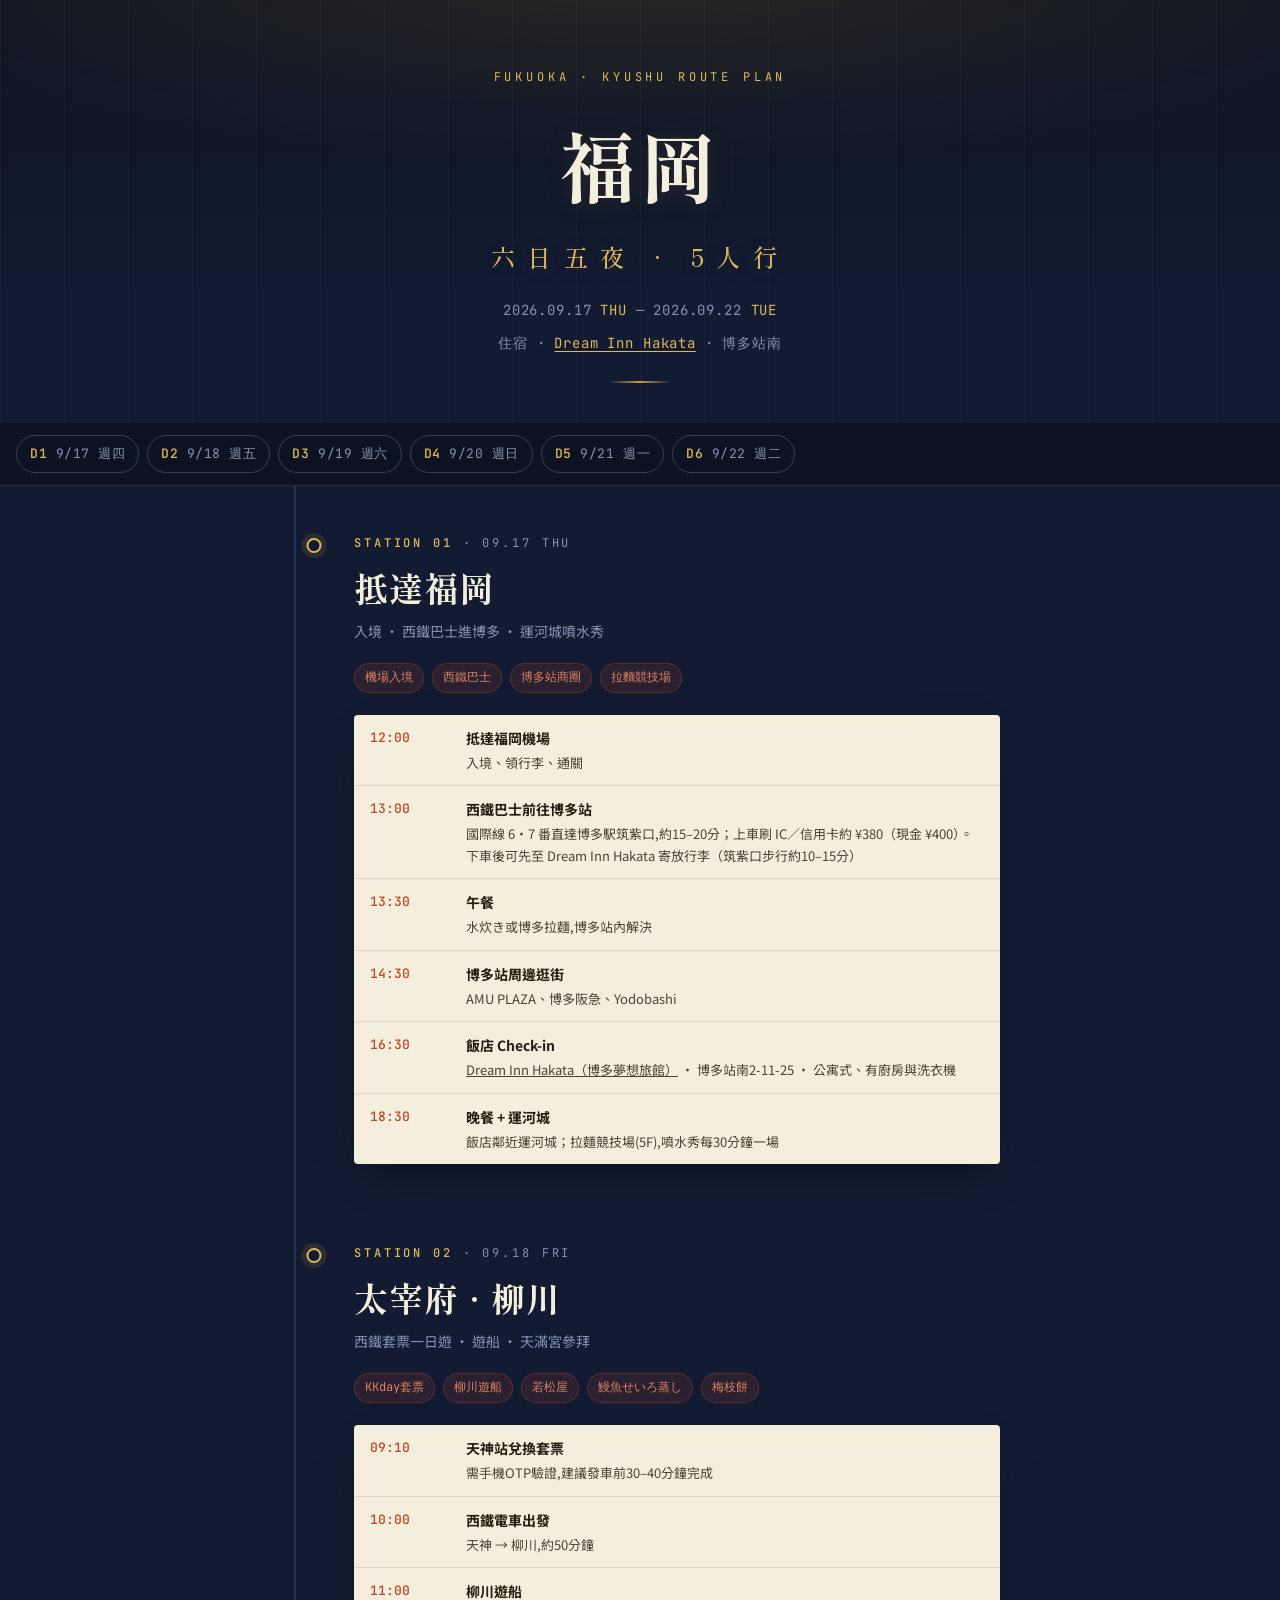
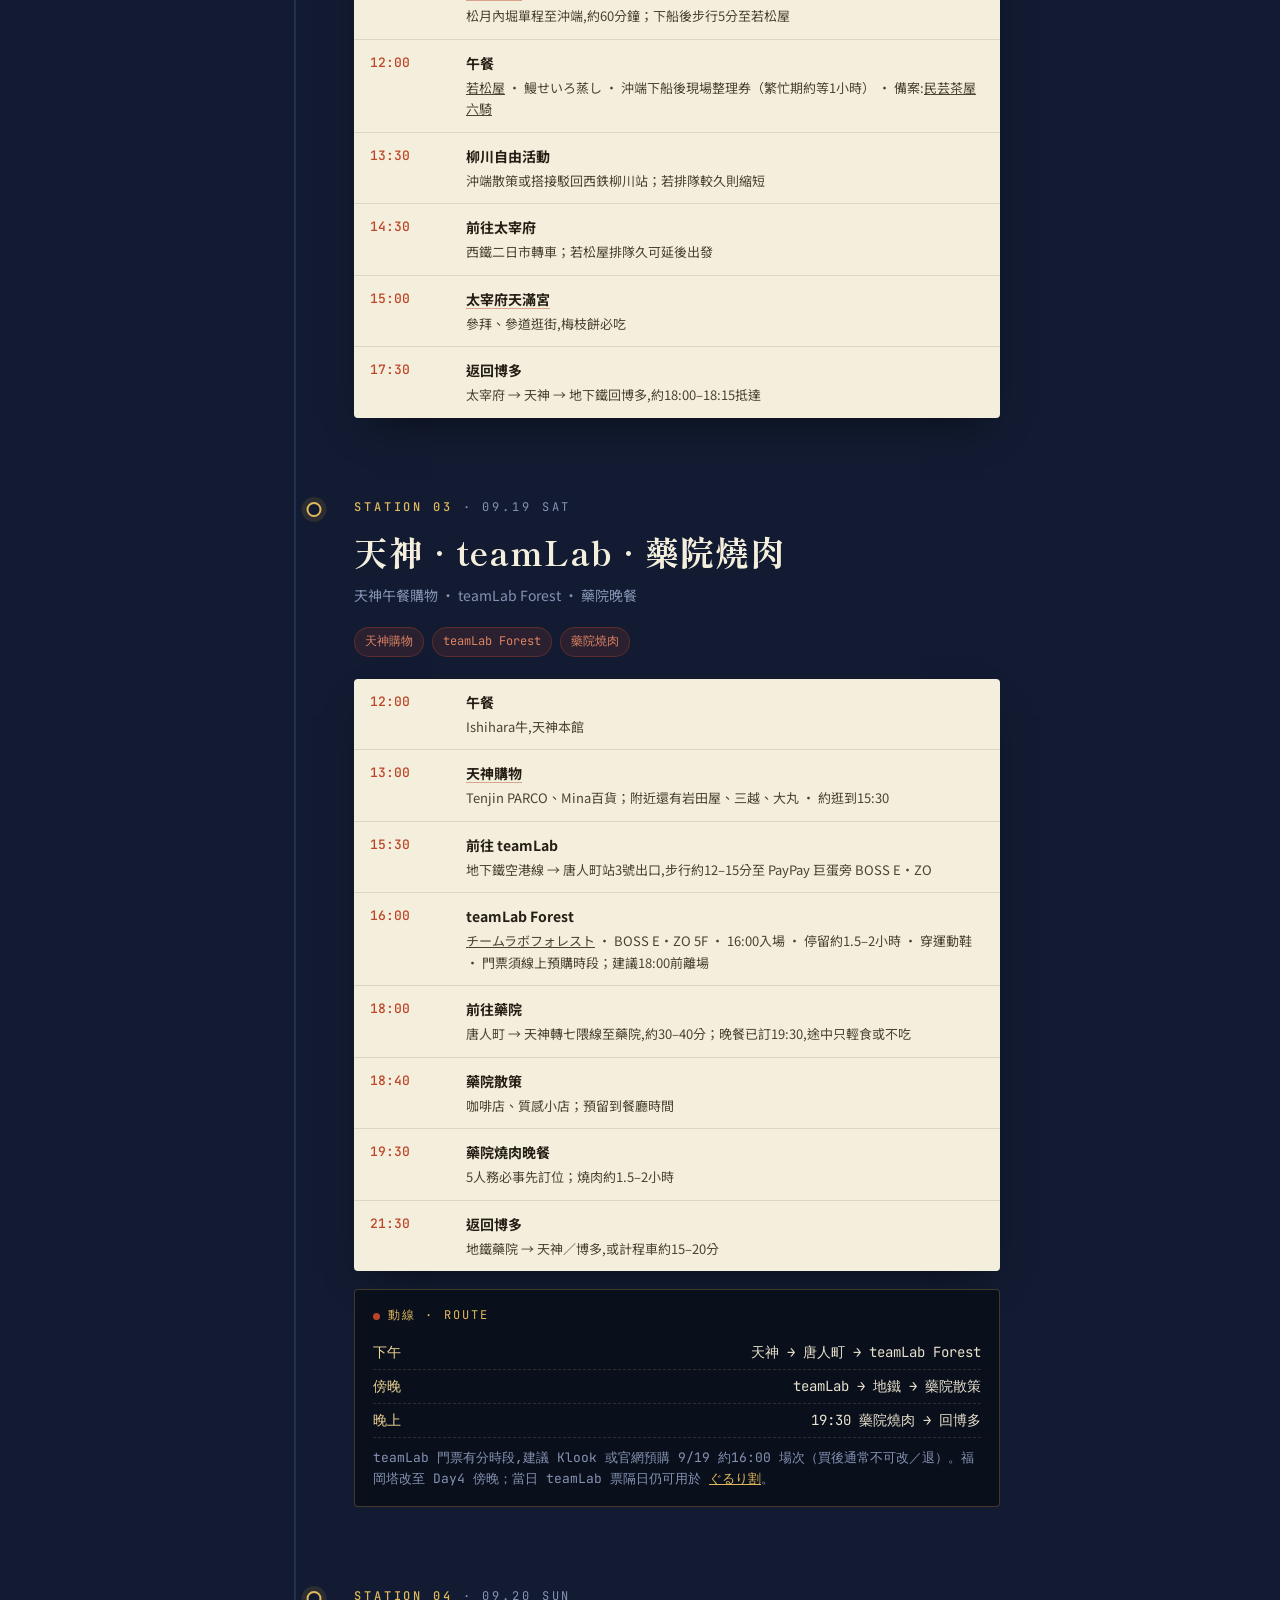
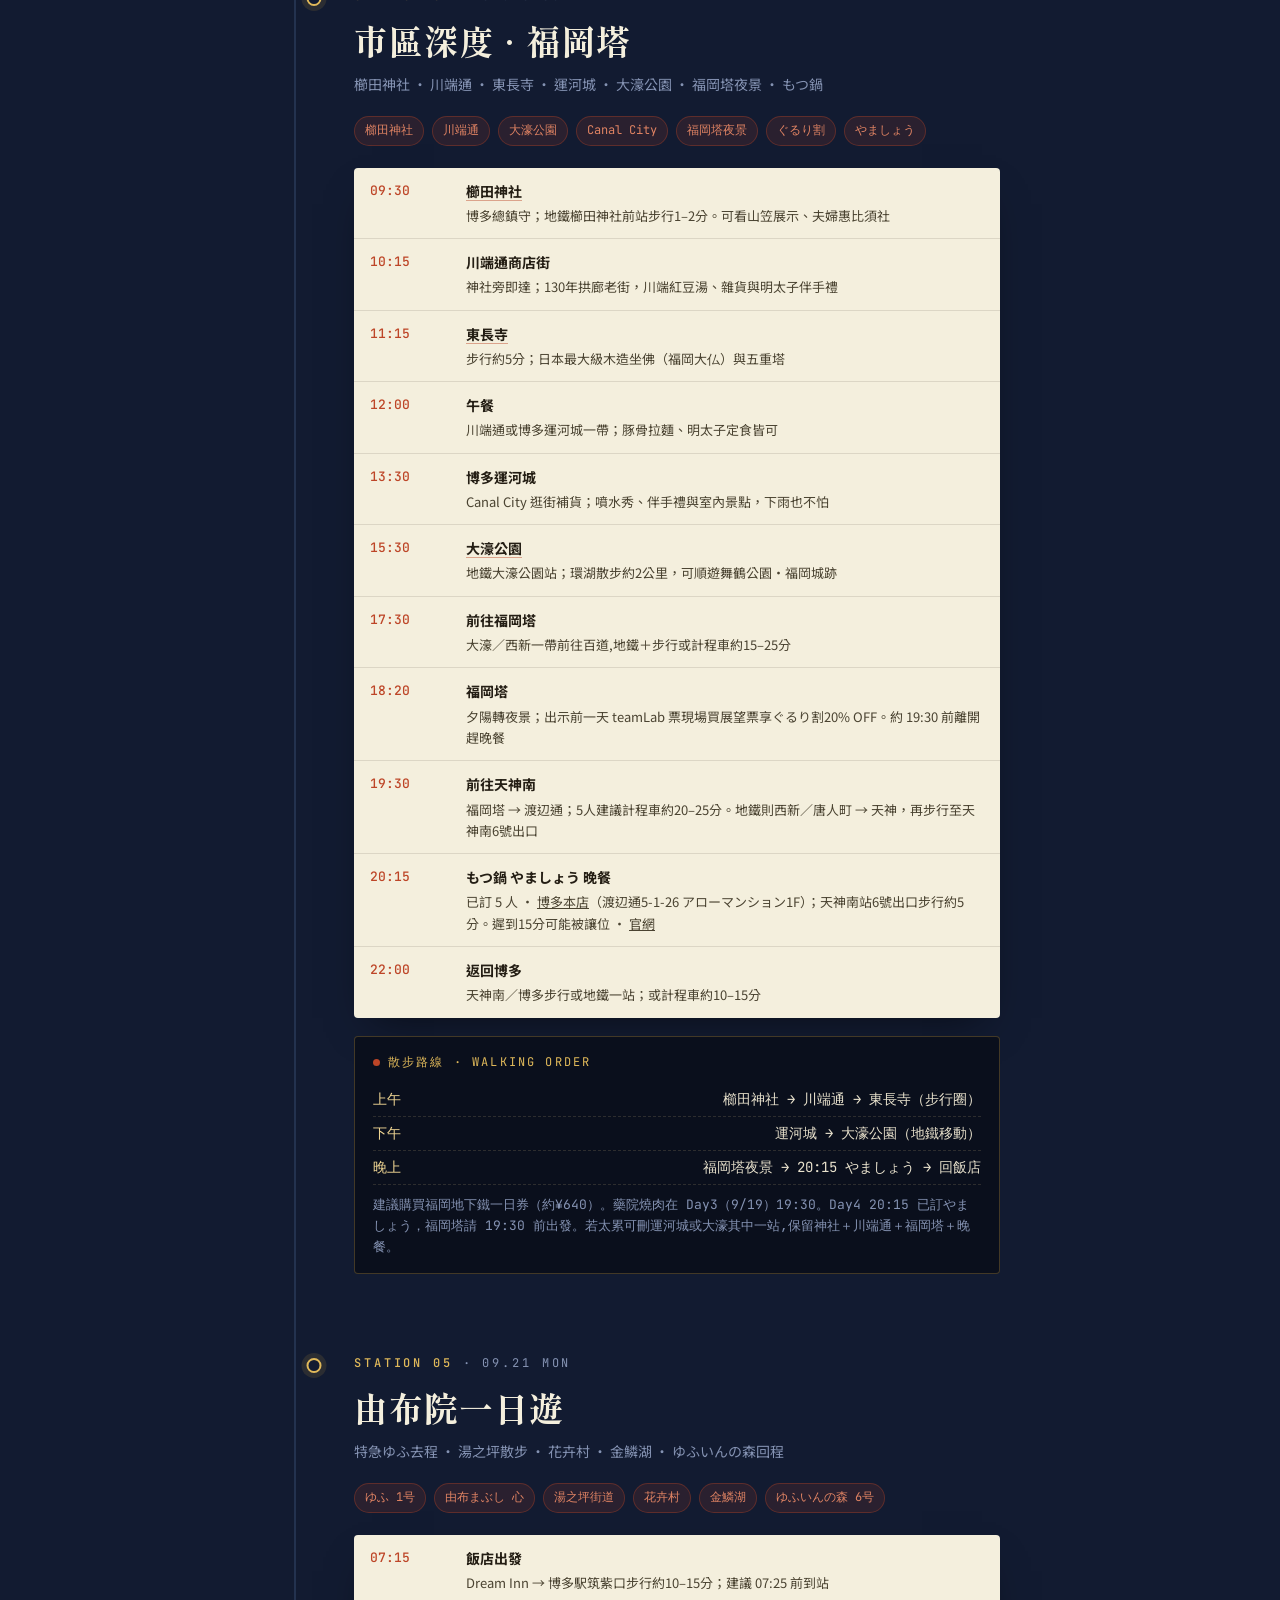
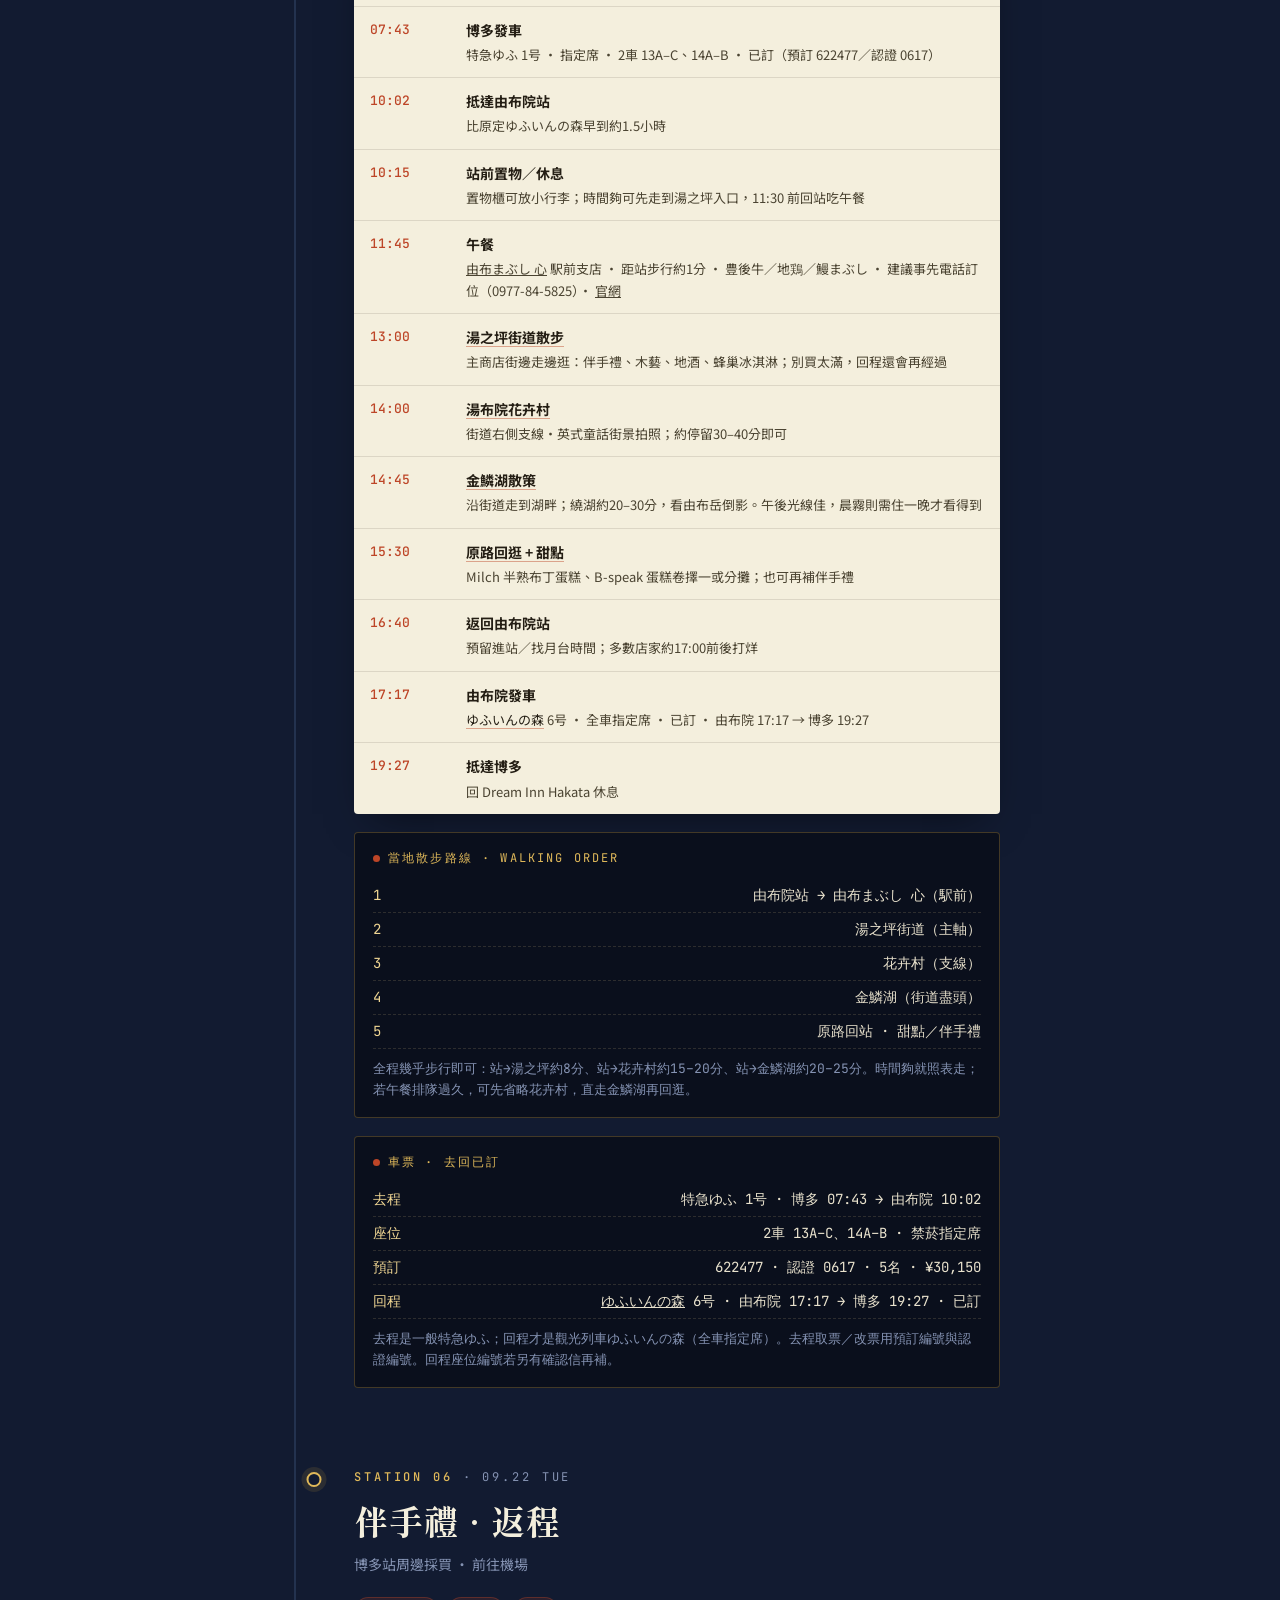
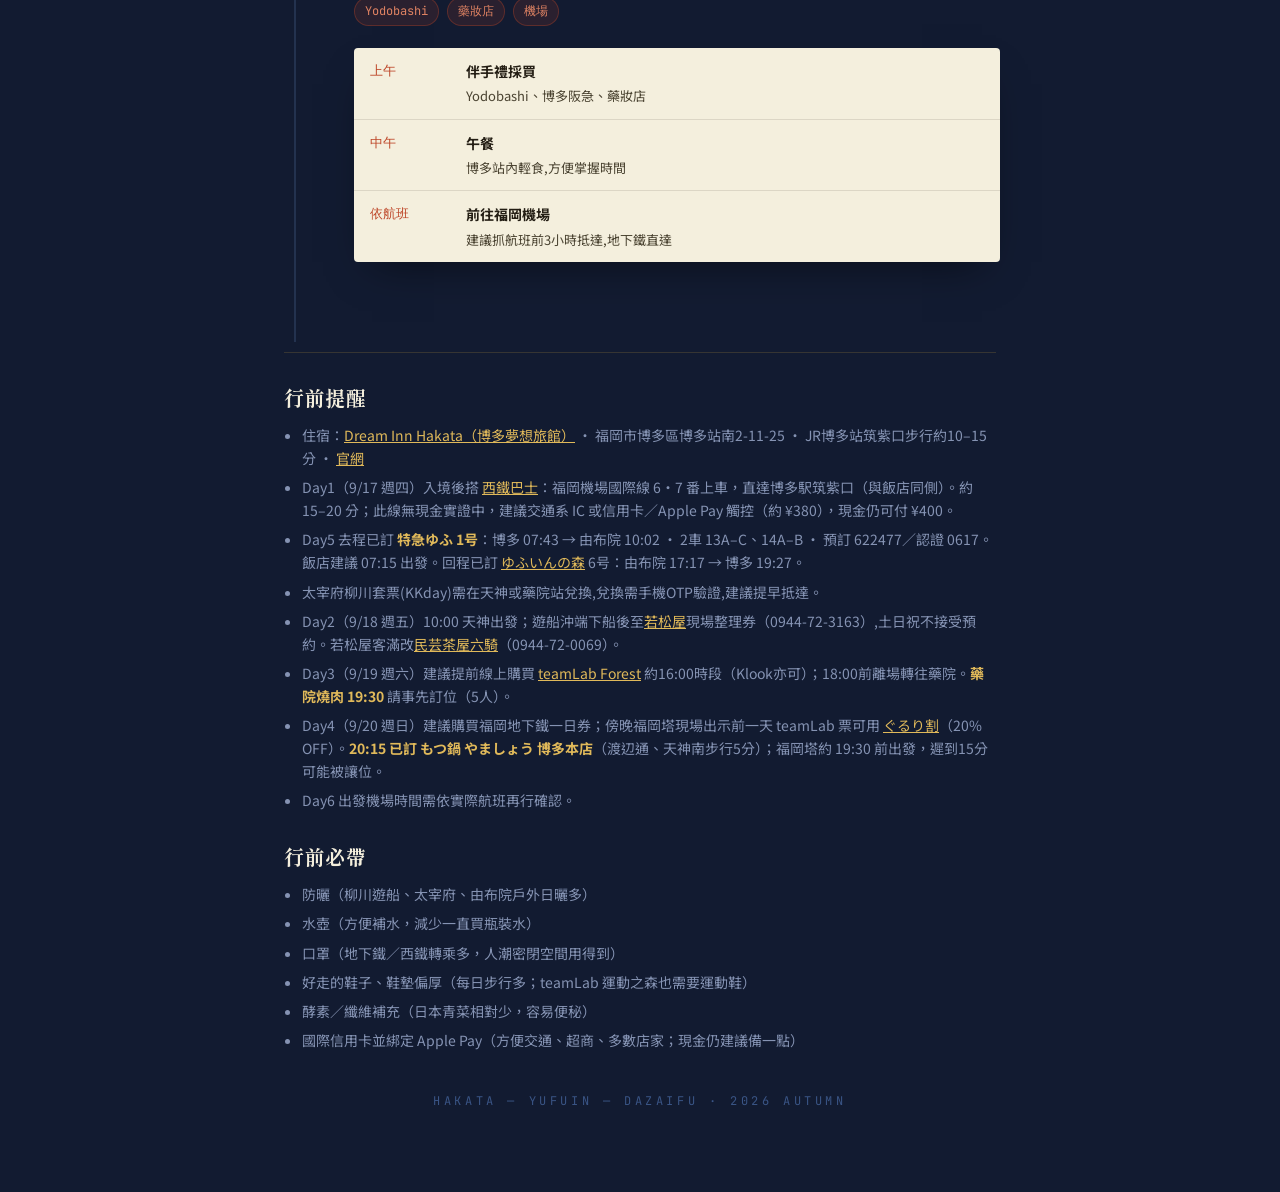
==== commit cfc603fb: "Confirm Day 5 return as ゆふいんの森 6号 at 17:17 Mark the Yufuin–Hakata train as booked instead of provisi" ====
--- a/index.html
+++ b/index.html
@@ -481,7 +481,7 @@
         <tr><td class="time">14:45</td><td class="content"><b><a class="spot" href="kinrinko.html">金鱗湖散策</a></b><span class="note">沿街道走到湖畔；繞湖約20–30分，看由布岳倒影。午後光線佳，晨霧則需住一晚才看得到</span></td></tr>
         <tr><td class="time">15:30</td><td class="content"><b><a class="spot" href="yufuin-sweets.html">原路回逛 + 甜點</a></b><span class="note">Milch 半熟布丁蛋糕、B-speak 蛋糕卷擇一或分攤；也可再補伴手禮</span></td></tr>
         <tr><td class="time">16:40</td><td class="content"><b>返回由布院站</b><span class="note">預留進站／找月台時間；多數店家約17:00前後打烊</span></td></tr>
-        <tr><td class="time">17:17</td><td class="content"><b>由布院發車</b><span class="note"><a class="spot" href="yufuin-mori.html">ゆふいんの森</a> 6号</span></td></tr>
+        <tr><td class="time">17:17</td><td class="content"><b>由布院發車</b><span class="note"><a class="spot" href="yufuin-mori.html">ゆふいんの森</a> 6号 · 全車指定席 · 已訂 · 由布院 17:17 → 博多 19:27</span></td></tr>
         <tr><td class="time">19:27</td><td class="content"><b>抵達博多</b><span class="note">回 Dream Inn Hakata 休息</span></td></tr>
       </table>
     </div>
@@ -495,12 +495,12 @@
       <div class="board-foot">全程幾乎步行即可：站→湯之坪約8分、站→花卉村約15–20分、站→金鱗湖約20–25分。時間夠就照表走；若午餐排隊過久，可先省略花卉村，直走金鱗湖再回逛。</div>
     </div>
     <div class="board">
-      <div class="board-head">去程車票 · 已訂</div>
-      <div class="board-row"><span>班次</span><span>特急ゆふ 1号 · 博多 07:43 → 由布院 10:02</span></div>
+      <div class="board-head">車票 · 去回已訂</div>
+      <div class="board-row"><span>去程</span><span>特急ゆふ 1号 · 博多 07:43 → 由布院 10:02</span></div>
       <div class="board-row"><span>座位</span><span>2車 13A–C、14A–B · 禁菸指定席</span></div>
       <div class="board-row"><span>預訂</span><span>622477 · 認證 0617 · 5名 · ¥30,150</span></div>
-      <div class="board-row"><span>回程</span><span><a class="spot" href="yufuin-mori.html">ゆふいんの森</a> 6号 · 由布院 17:17 → 博多 19:27（尚未寫進這封確認信）</span></div>
-      <div class="board-foot">去程是一般特急ゆふ，不是觀光列車ゆふいんの森。取票／改票用預訂編號與認證編號。回程若另有確認信再補。</div>
+      <div class="board-row"><span>回程</span><span><a class="spot" href="yufuin-mori.html">ゆふいんの森</a> 6号 · 由布院 17:17 → 博多 19:27 · 已訂</span></div>
+      <div class="board-foot">去程是一般特急ゆふ；回程才是觀光列車ゆふいんの森（全車指定席）。去程取票／改票用預訂編號與認證編號。回程座位編號若另有確認信再補。</div>
     </div>
   </section>
 
@@ -526,7 +526,7 @@
     <ul>
       <li>住宿：<a href="https://share.google/xhC2PampTVokPLQQ1" target="_blank" rel="noopener" style="color:var(--gold-bright)">Dream Inn Hakata（博多夢想旅館）</a> · 福岡市博多區博多站南2-11-25 · JR博多站筑紫口步行約10–15分 · <a href="https://www.dreaminnhakata.com/" target="_blank" rel="noopener" style="color:var(--gold-bright)">官網</a></li>
       <li>Day1（9/17 週四）入境後搭 <a href="https://www.nishitetsu.jp/bus/rosen/akeito/" target="_blank" rel="noopener" style="color:var(--gold-bright)">西鐵巴士</a>：福岡機場國際線 6・7 番上車，直達博多駅筑紫口（與飯店同側）。約 15–20 分；此線無現金實證中，建議交通系 IC 或信用卡／Apple Pay 觸控（約 ¥380），現金仍可付 ¥400。</li>
-      <li>Day5 去程已訂 <b style="color:var(--gold-bright)">特急ゆふ 1号</b>：博多 07:43 → 由布院 10:02 · 2車 13A–C、14A–B · 預訂 622477／認證 0617。飯店建議 07:15 出發。回程暫定 <a class="spot" href="yufuin-mori.html" style="color:var(--gold-bright)">ゆふいんの森</a> 6号（17:17）。</li>
+      <li>Day5 去程已訂 <b style="color:var(--gold-bright)">特急ゆふ 1号</b>：博多 07:43 → 由布院 10:02 · 2車 13A–C、14A–B · 預訂 622477／認證 0617。飯店建議 07:15 出發。回程已訂 <a class="spot" href="yufuin-mori.html" style="color:var(--gold-bright)">ゆふいんの森</a> 6号：由布院 17:17 → 博多 19:27。</li>
       <li>太宰府柳川套票(KKday)需在天神或藥院站兌換,兌換需手機OTP驗證,建議提早抵達。</li>
       <li>Day2（9/18 週五）10:00 天神出發；遊船沖端下船後至<a href="https://wakamatuya.com/" target="_blank" rel="noopener" style="color:var(--gold-bright)">若松屋</a>現場整理券（0944-72-3163）,土日祝不接受預約。若松屋客滿改<a href="https://www.yanagawakk.co.jp/rokkyu.html" target="_blank" rel="noopener" style="color:var(--gold-bright)">民芸茶屋六騎</a>（0944-72-0069）。</li>
       <li>Day3（9/19 週六）建議提前線上購買 <a href="https://www.teamlab.art/jp/e/forest/" target="_blank" rel="noopener" style="color:var(--gold-bright)">teamLab Forest</a> 約16:00時段（Klook亦可）；18:00前離場轉往藥院。<b style="color:var(--gold-bright)">藥院燒肉 19:30</b> 請事先訂位（5人）。</li>
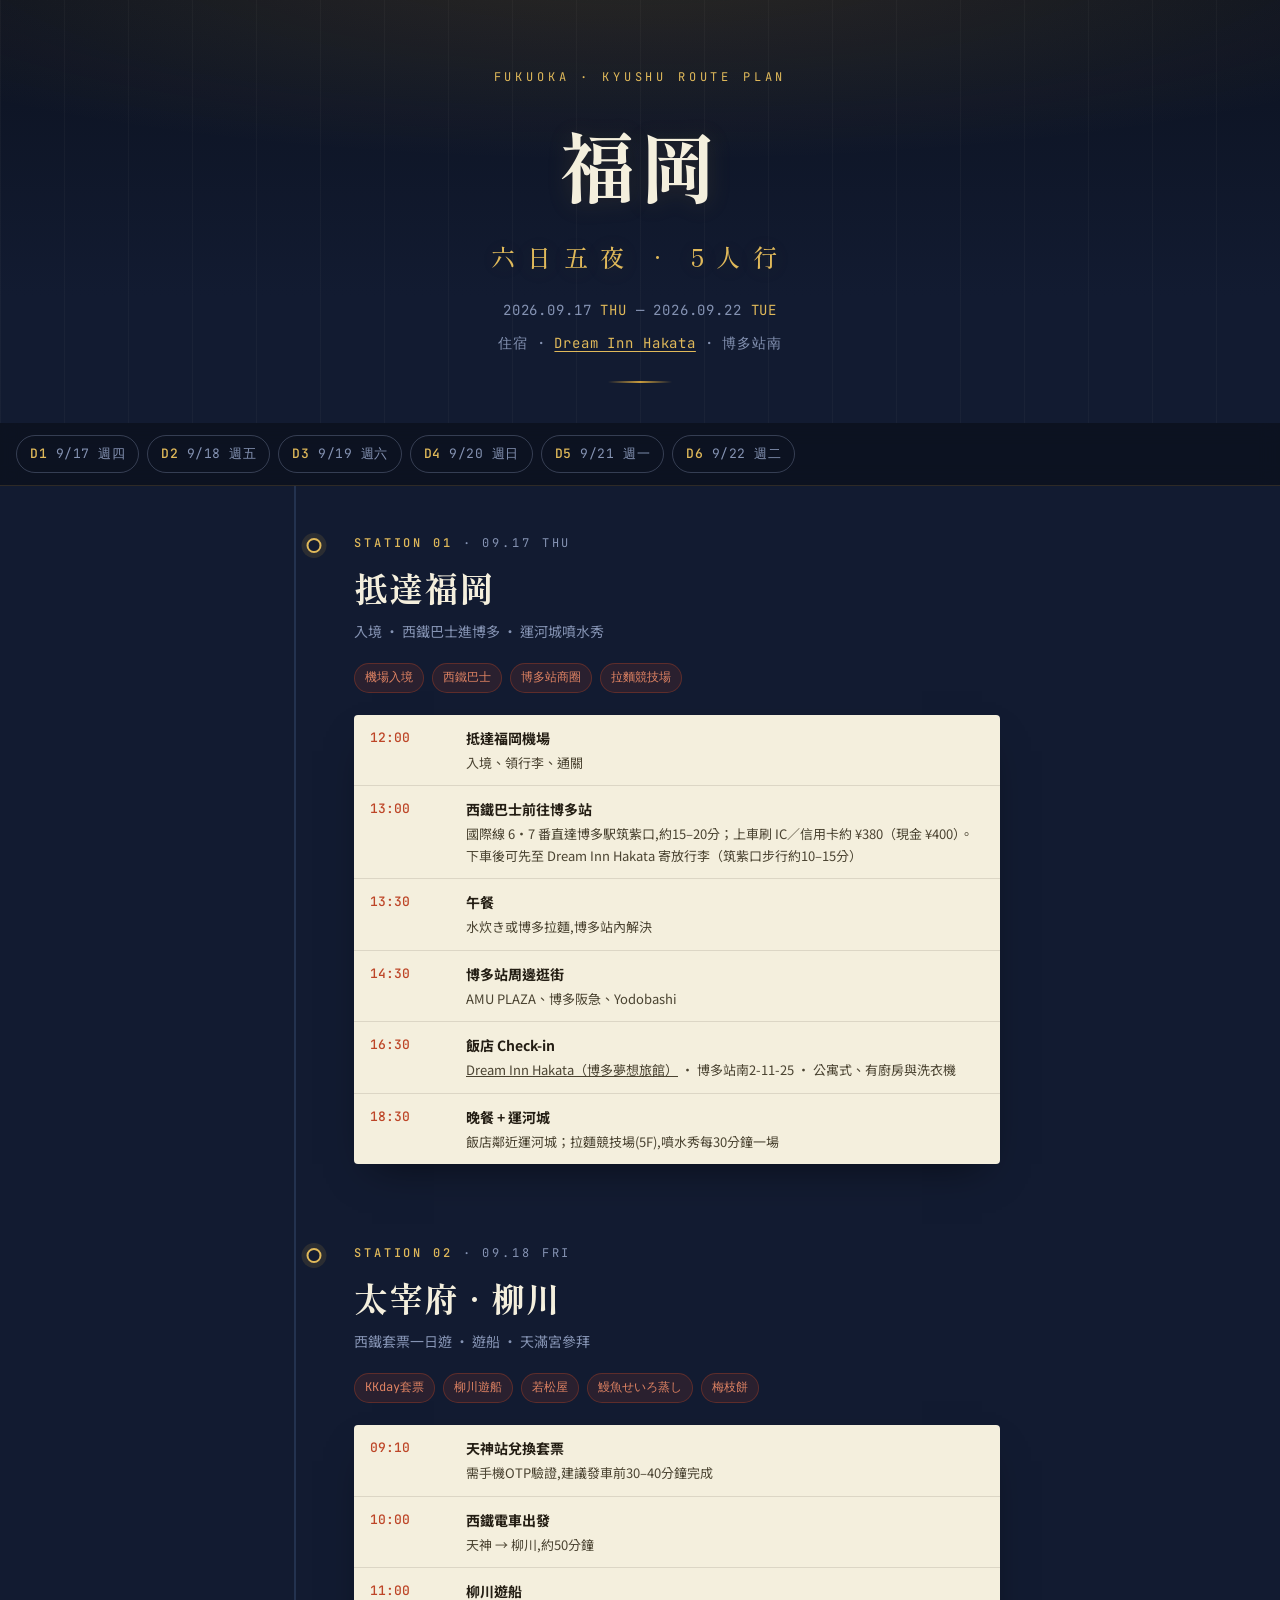
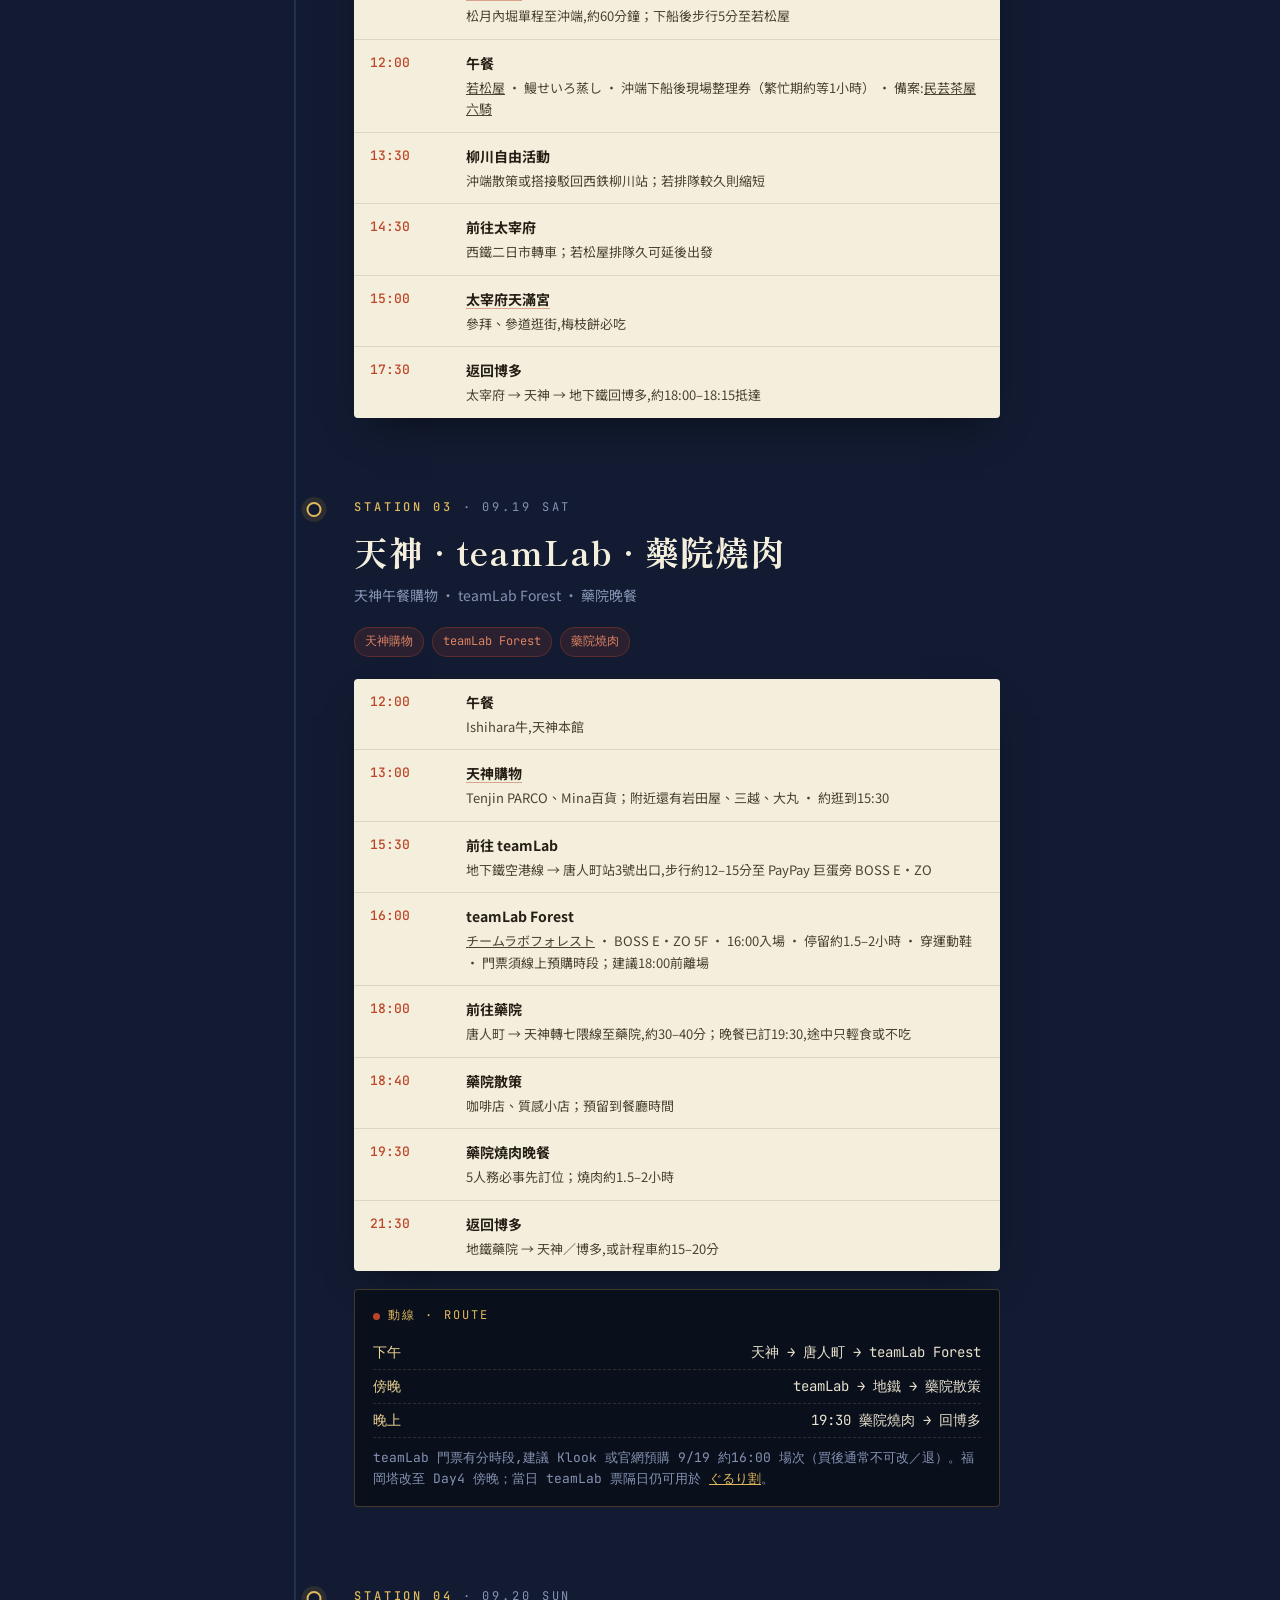
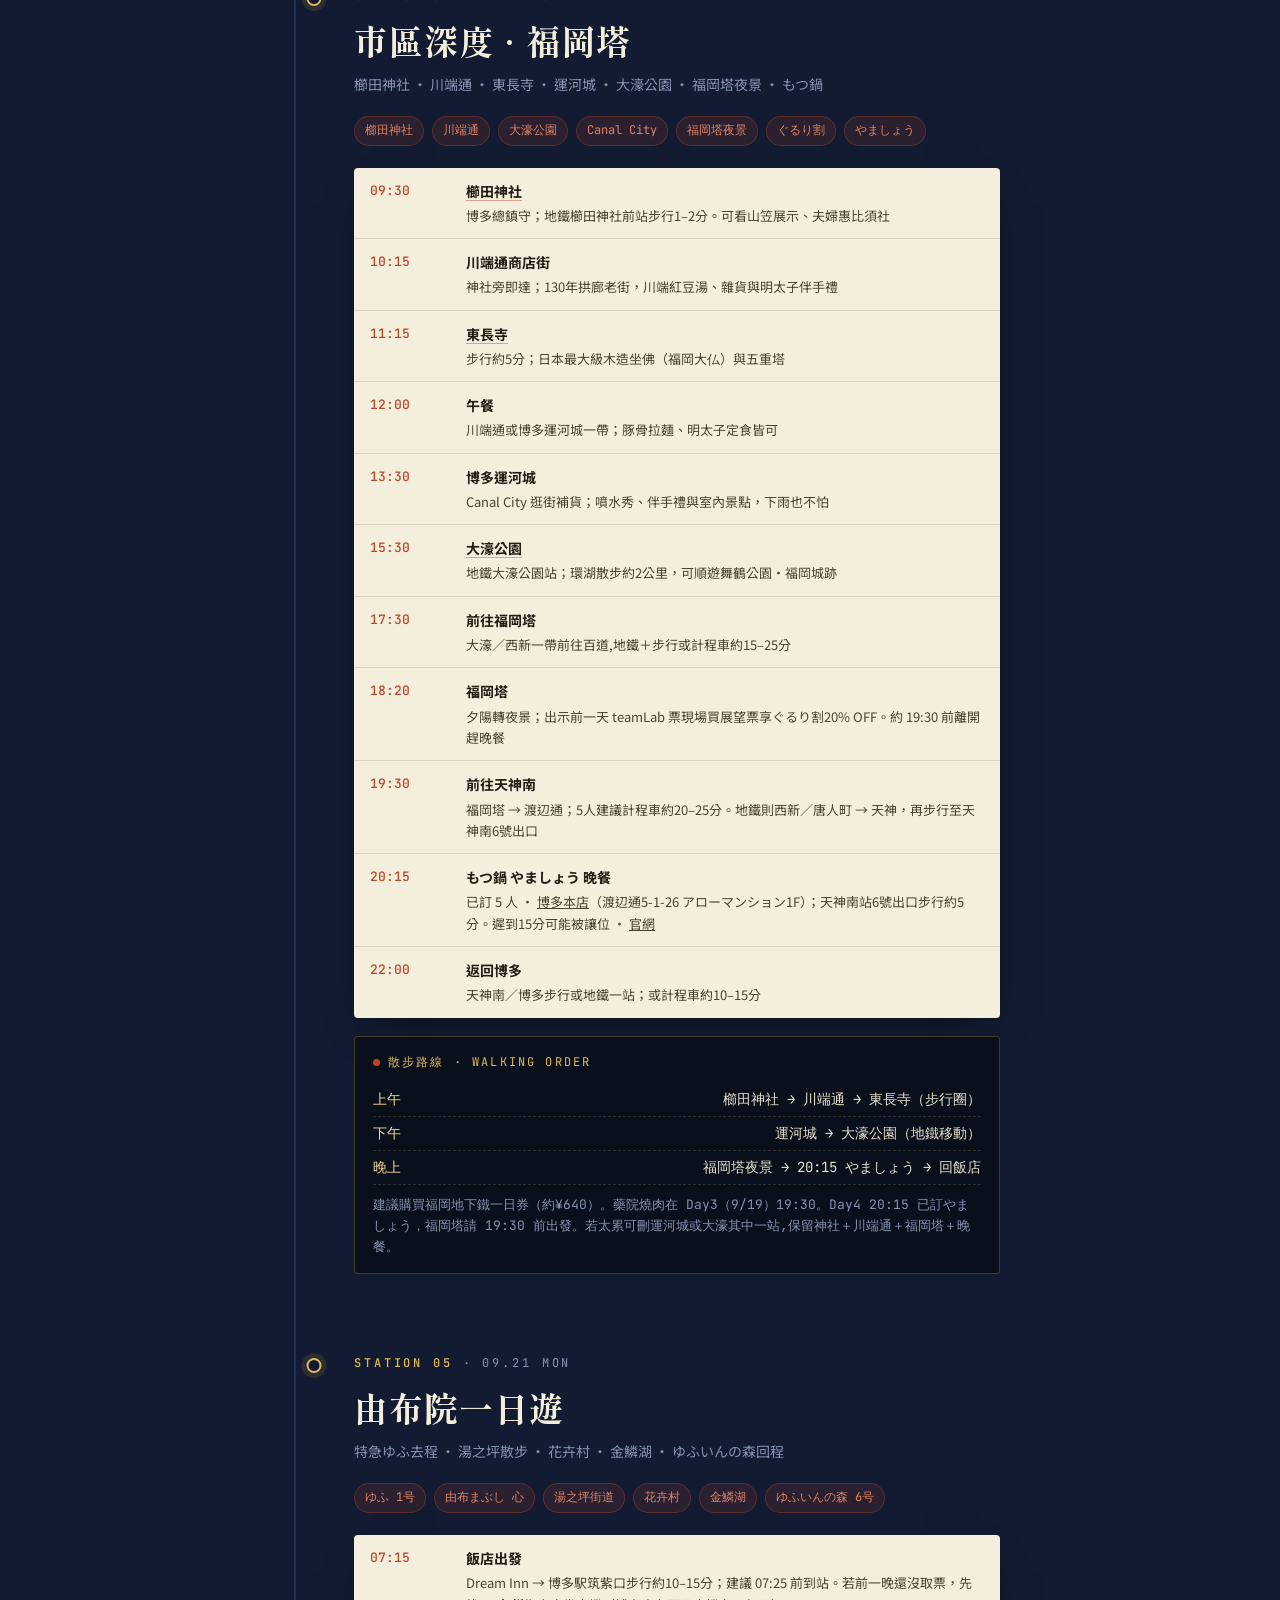
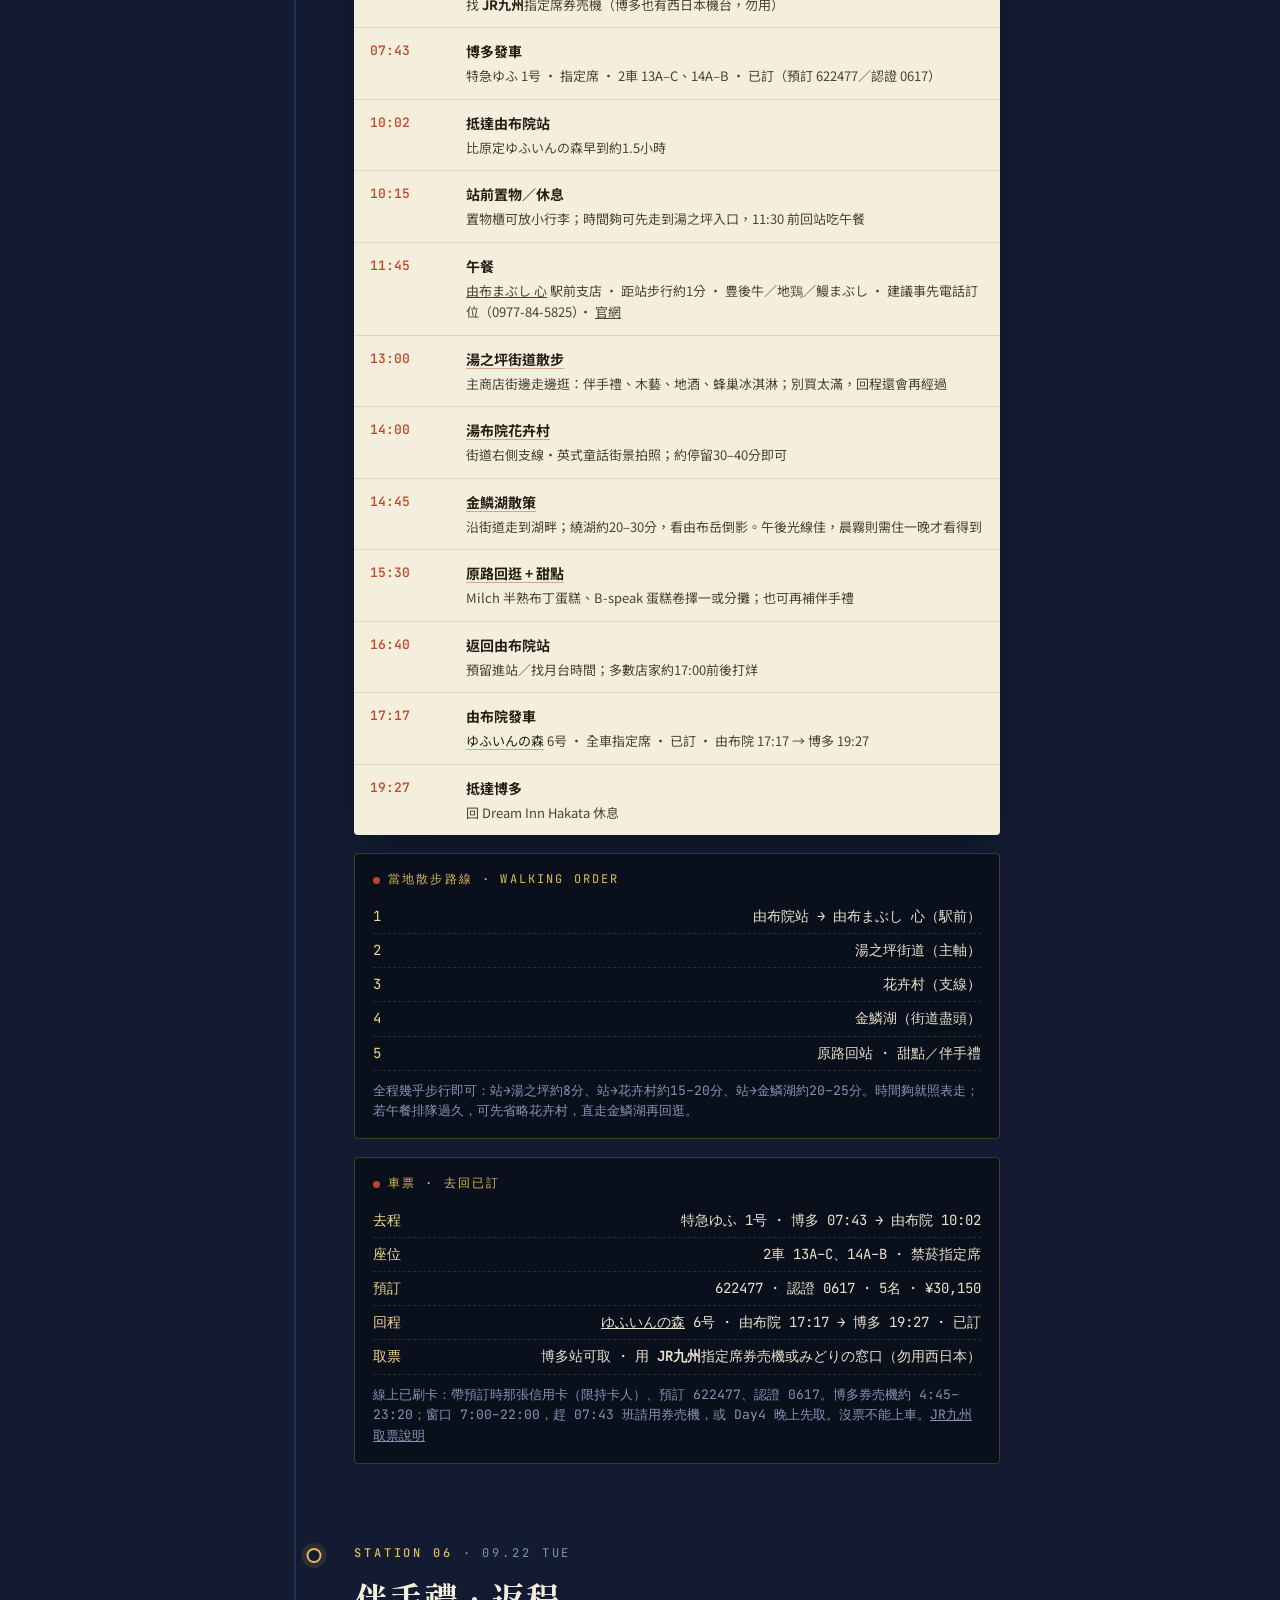
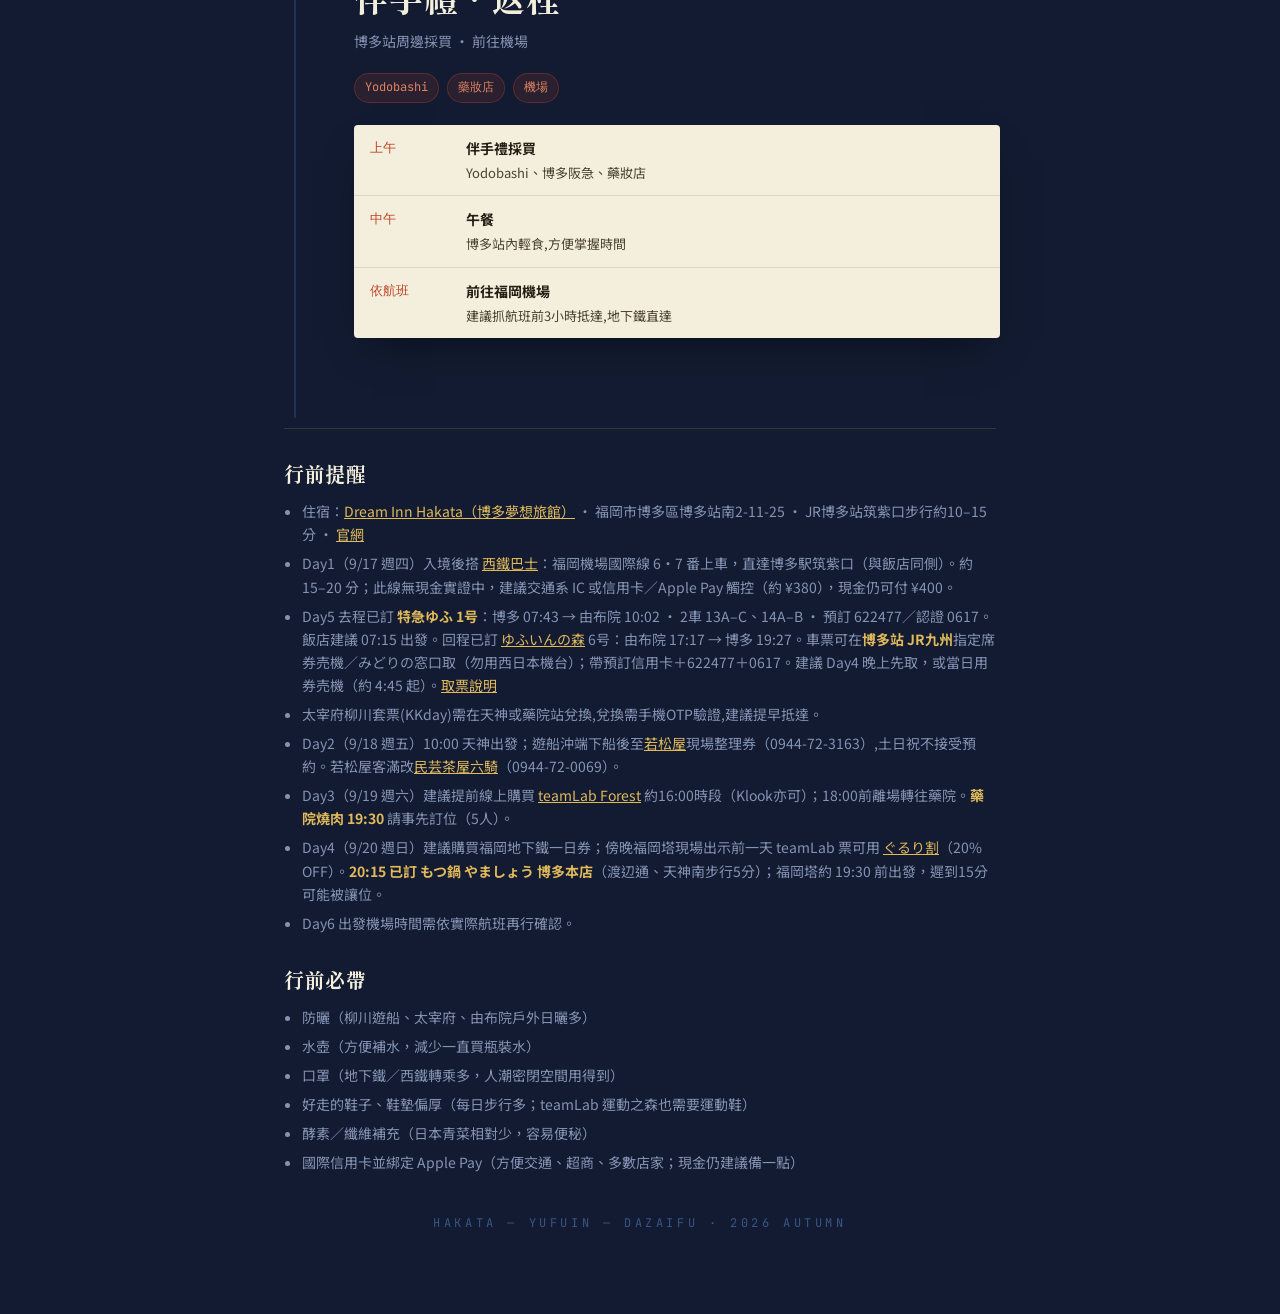
==== commit 171a7232: "Note Hakata JR Kyushu machines for Day 5 ticket pickup Spell out that booked Yufu tickets can be col" ====
--- a/index.html
+++ b/index.html
@@ -471,7 +471,7 @@
     <div class="tags"><span class="tag">ゆふ 1号</span><span class="tag">由布まぶし 心</span><span class="tag">湯之坪街道</span><span class="tag">花卉村</span><span class="tag">金鱗湖</span><span class="tag">ゆふいんの森 6号</span></div>
     <div class="card">
       <table class="sched">
-        <tr><td class="time">07:15</td><td class="content"><b>飯店出發</b><span class="note">Dream Inn → 博多駅筑紫口步行約10–15分；建議 07:25 前到站</span></td></tr>
+        <tr><td class="time">07:15</td><td class="content"><b>飯店出發</b><span class="note">Dream Inn → 博多駅筑紫口步行約10–15分；建議 07:25 前到站。若前一晚還沒取票，先找 <b>JR九州</b>指定席券売機（博多也有西日本機台，勿用）</span></td></tr>
         <tr><td class="time">07:43</td><td class="content"><b>博多發車</b><span class="note">特急ゆふ 1号 · 指定席 · 2車 13A–C、14A–B · 已訂（預訂 622477／認證 0617）</span></td></tr>
         <tr><td class="time">10:02</td><td class="content"><b>抵達由布院站</b><span class="note">比原定ゆふいんの森早到約1.5小時</span></td></tr>
         <tr><td class="time">10:15</td><td class="content"><b>站前置物／休息</b><span class="note">置物櫃可放小行李；時間夠可先走到湯之坪入口，11:30 前回站吃午餐</span></td></tr>
@@ -500,7 +500,8 @@
       <div class="board-row"><span>座位</span><span>2車 13A–C、14A–B · 禁菸指定席</span></div>
       <div class="board-row"><span>預訂</span><span>622477 · 認證 0617 · 5名 · ¥30,150</span></div>
       <div class="board-row"><span>回程</span><span><a class="spot" href="yufuin-mori.html">ゆふいんの森</a> 6号 · 由布院 17:17 → 博多 19:27 · 已訂</span></div>
-      <div class="board-foot">去程是一般特急ゆふ；回程才是觀光列車ゆふいんの森（全車指定席）。去程取票／改票用預訂編號與認證編號。回程座位編號若另有確認信再補。</div>
+      <div class="board-row"><span>取票</span><span>博多站可取 · 用 <b>JR九州</b>指定席券売機或みどりの窓口（勿用西日本）</span></div>
+      <div class="board-foot">線上已刷卡：帶預訂時那張信用卡（限持卡人）、預訂 622477、認證 0617。博多券売機約 4:45–23:20；窗口 7:00–22:00，趕 07:43 班請用券売機，或 Day4 晚上先取。沒票不能上車。<a href="https://www.jrkyushu.co.jp/english/train_reservation/receive/" target="_blank" rel="noopener">JR九州取票說明</a></div>
     </div>
   </section>
 
@@ -526,7 +527,7 @@
     <ul>
       <li>住宿：<a href="https://share.google/xhC2PampTVokPLQQ1" target="_blank" rel="noopener" style="color:var(--gold-bright)">Dream Inn Hakata（博多夢想旅館）</a> · 福岡市博多區博多站南2-11-25 · JR博多站筑紫口步行約10–15分 · <a href="https://www.dreaminnhakata.com/" target="_blank" rel="noopener" style="color:var(--gold-bright)">官網</a></li>
       <li>Day1（9/17 週四）入境後搭 <a href="https://www.nishitetsu.jp/bus/rosen/akeito/" target="_blank" rel="noopener" style="color:var(--gold-bright)">西鐵巴士</a>：福岡機場國際線 6・7 番上車，直達博多駅筑紫口（與飯店同側）。約 15–20 分；此線無現金實證中，建議交通系 IC 或信用卡／Apple Pay 觸控（約 ¥380），現金仍可付 ¥400。</li>
-      <li>Day5 去程已訂 <b style="color:var(--gold-bright)">特急ゆふ 1号</b>：博多 07:43 → 由布院 10:02 · 2車 13A–C、14A–B · 預訂 622477／認證 0617。飯店建議 07:15 出發。回程已訂 <a class="spot" href="yufuin-mori.html" style="color:var(--gold-bright)">ゆふいんの森</a> 6号：由布院 17:17 → 博多 19:27。</li>
+      <li>Day5 去程已訂 <b style="color:var(--gold-bright)">特急ゆふ 1号</b>：博多 07:43 → 由布院 10:02 · 2車 13A–C、14A–B · 預訂 622477／認證 0617。飯店建議 07:15 出發。回程已訂 <a class="spot" href="yufuin-mori.html" style="color:var(--gold-bright)">ゆふいんの森</a> 6号：由布院 17:17 → 博多 19:27。車票可在<b style="color:var(--gold-bright)">博多站 JR九州</b>指定席券売機／みどりの窓口取（勿用西日本機台）；帶預訂信用卡＋622477＋0617。建議 Day4 晚上先取，或當日用券売機（約 4:45 起）。<a href="https://www.jrkyushu.co.jp/english/train_reservation/receive/" target="_blank" rel="noopener" style="color:var(--gold-bright)">取票說明</a></li>
       <li>太宰府柳川套票(KKday)需在天神或藥院站兌換,兌換需手機OTP驗證,建議提早抵達。</li>
       <li>Day2（9/18 週五）10:00 天神出發；遊船沖端下船後至<a href="https://wakamatuya.com/" target="_blank" rel="noopener" style="color:var(--gold-bright)">若松屋</a>現場整理券（0944-72-3163）,土日祝不接受預約。若松屋客滿改<a href="https://www.yanagawakk.co.jp/rokkyu.html" target="_blank" rel="noopener" style="color:var(--gold-bright)">民芸茶屋六騎</a>（0944-72-0069）。</li>
       <li>Day3（9/19 週六）建議提前線上購買 <a href="https://www.teamlab.art/jp/e/forest/" target="_blank" rel="noopener" style="color:var(--gold-bright)">teamLab Forest</a> 約16:00時段（Klook亦可）；18:00前離場轉往藥院。<b style="color:var(--gold-bright)">藥院燒肉 19:30</b> 請事先訂位（5人）。</li>
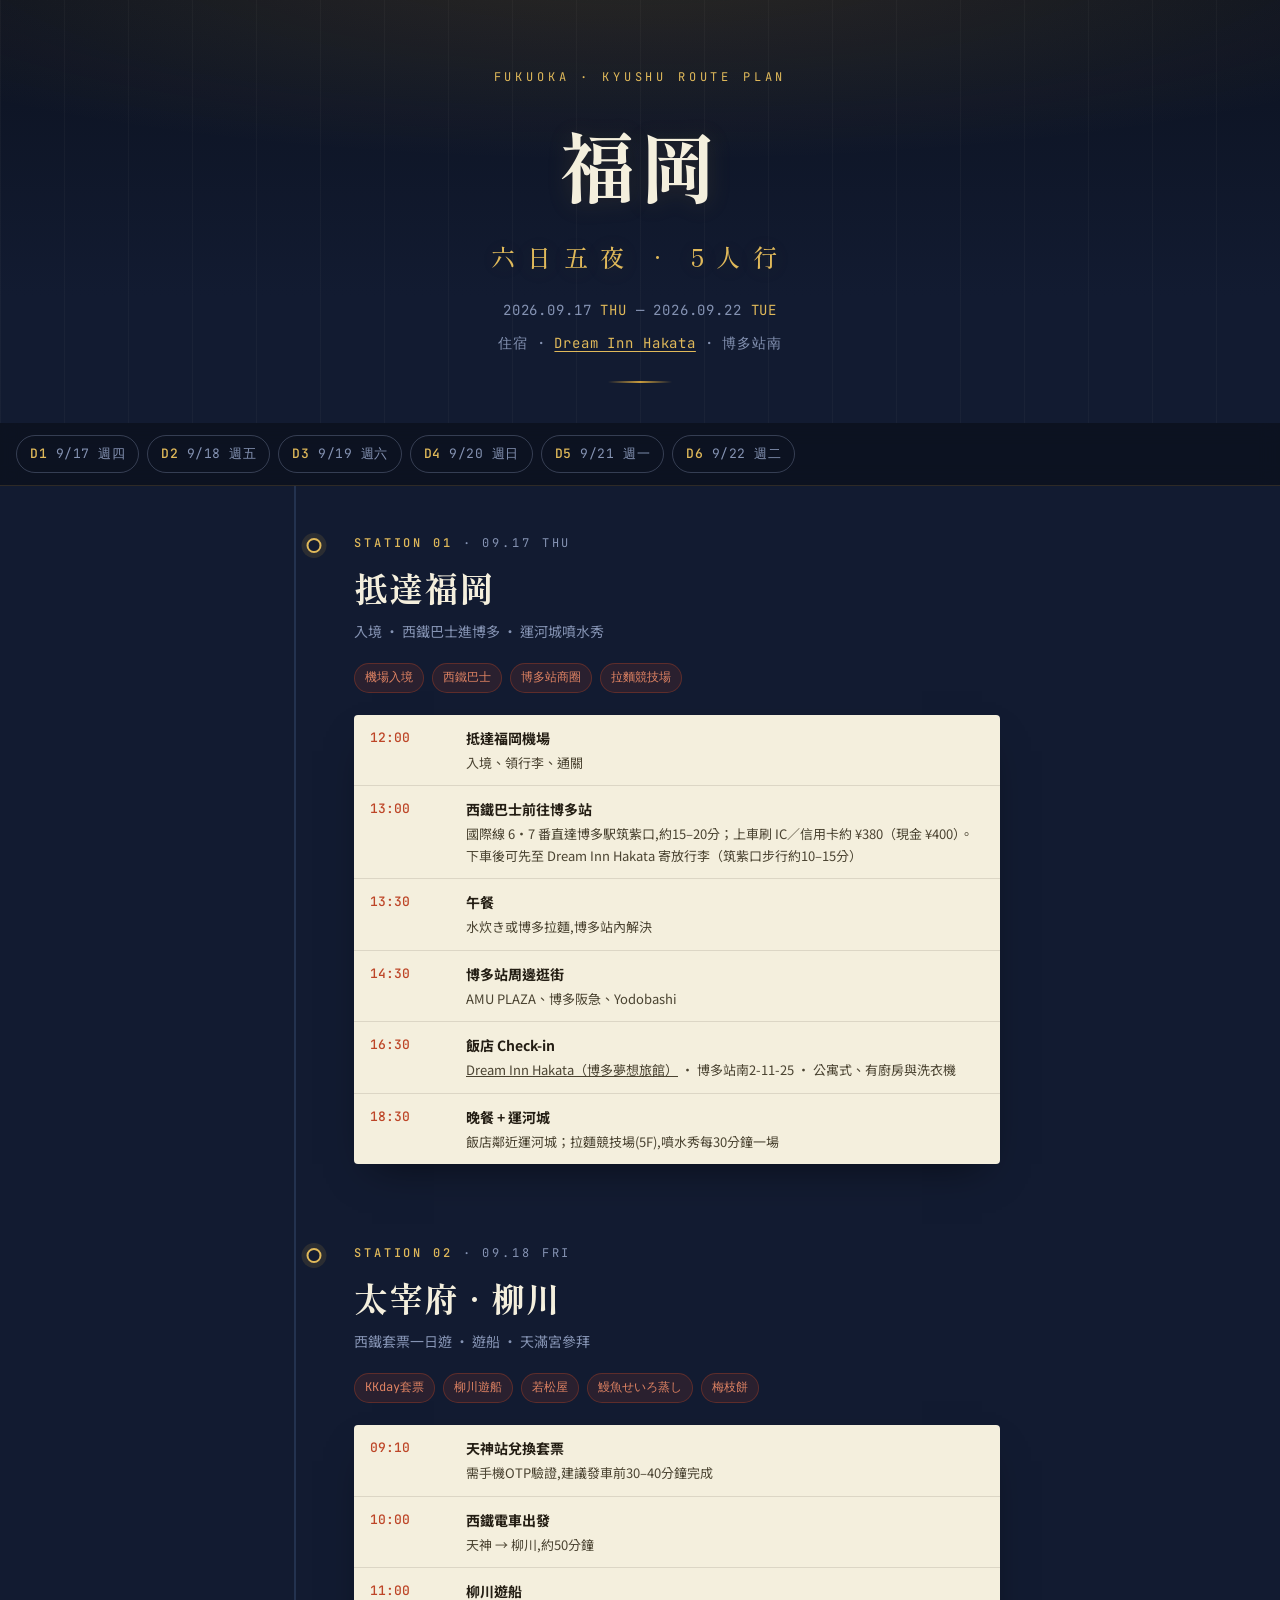
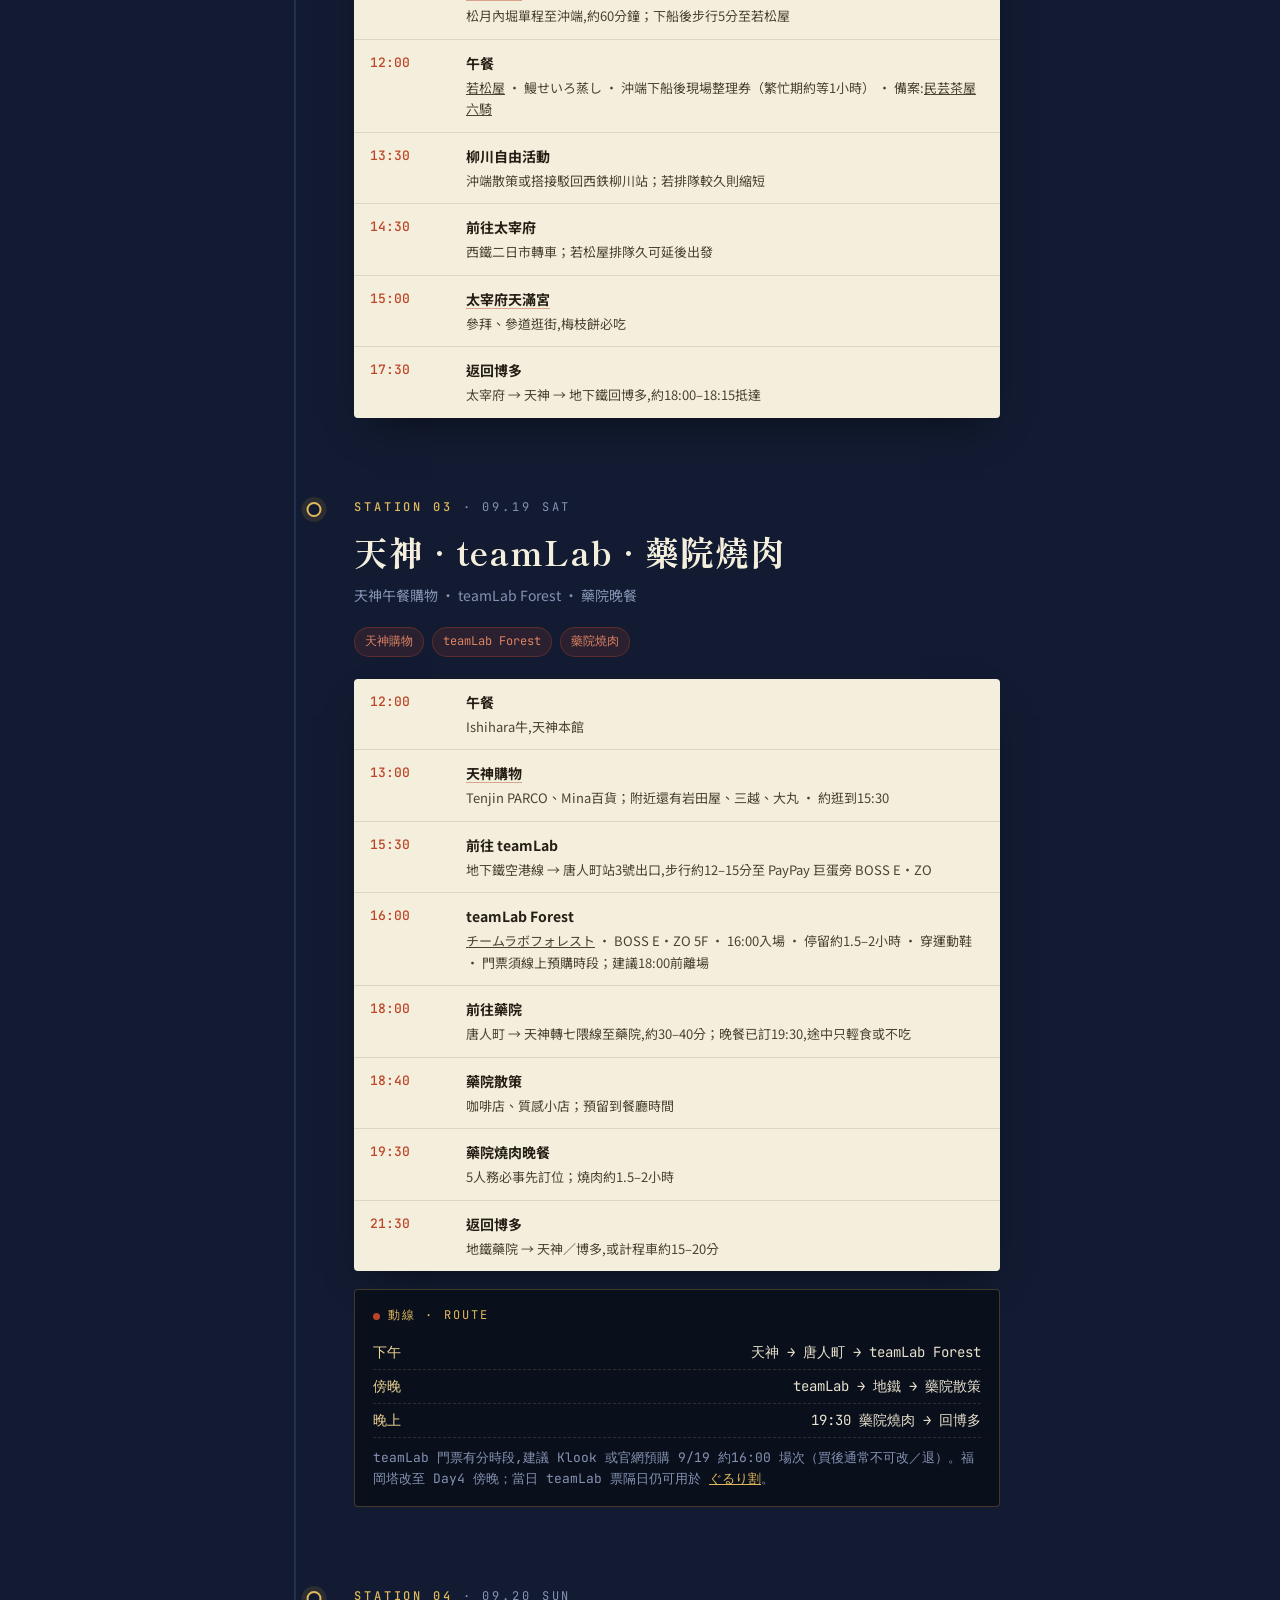
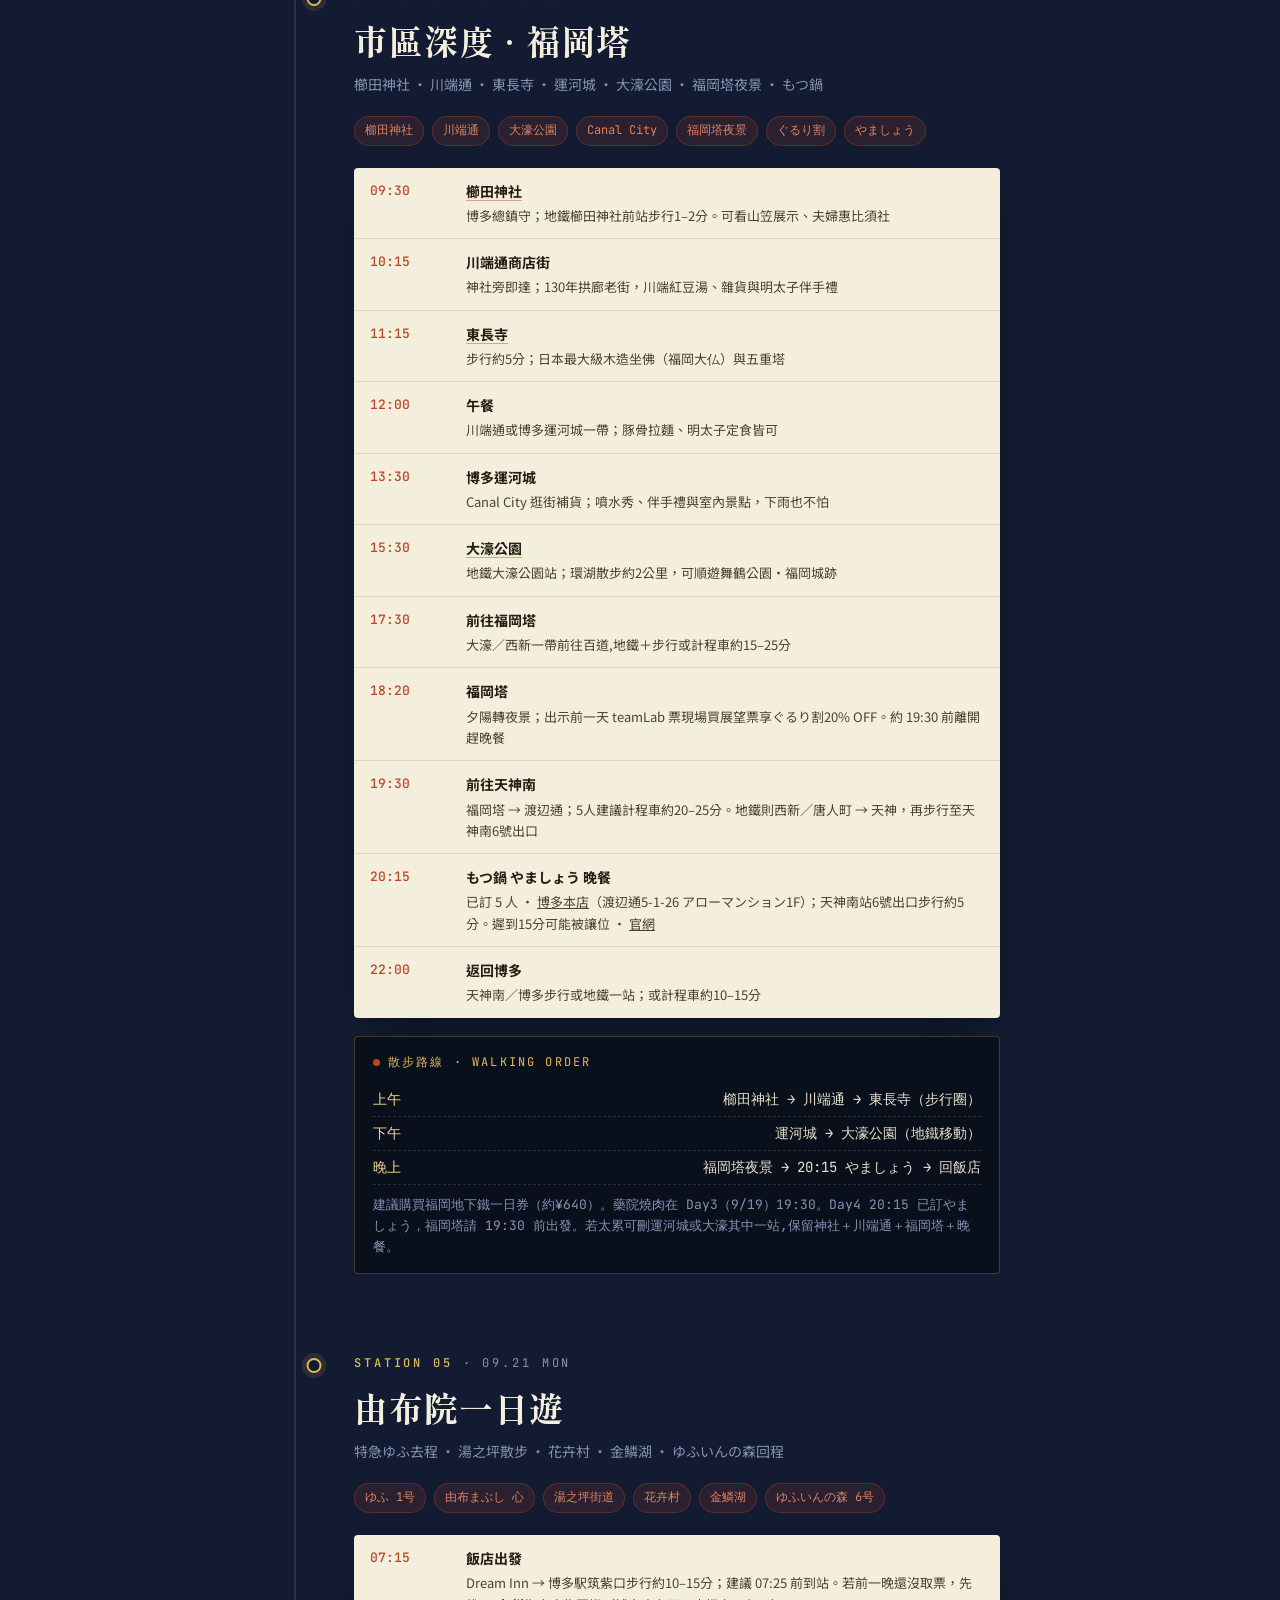
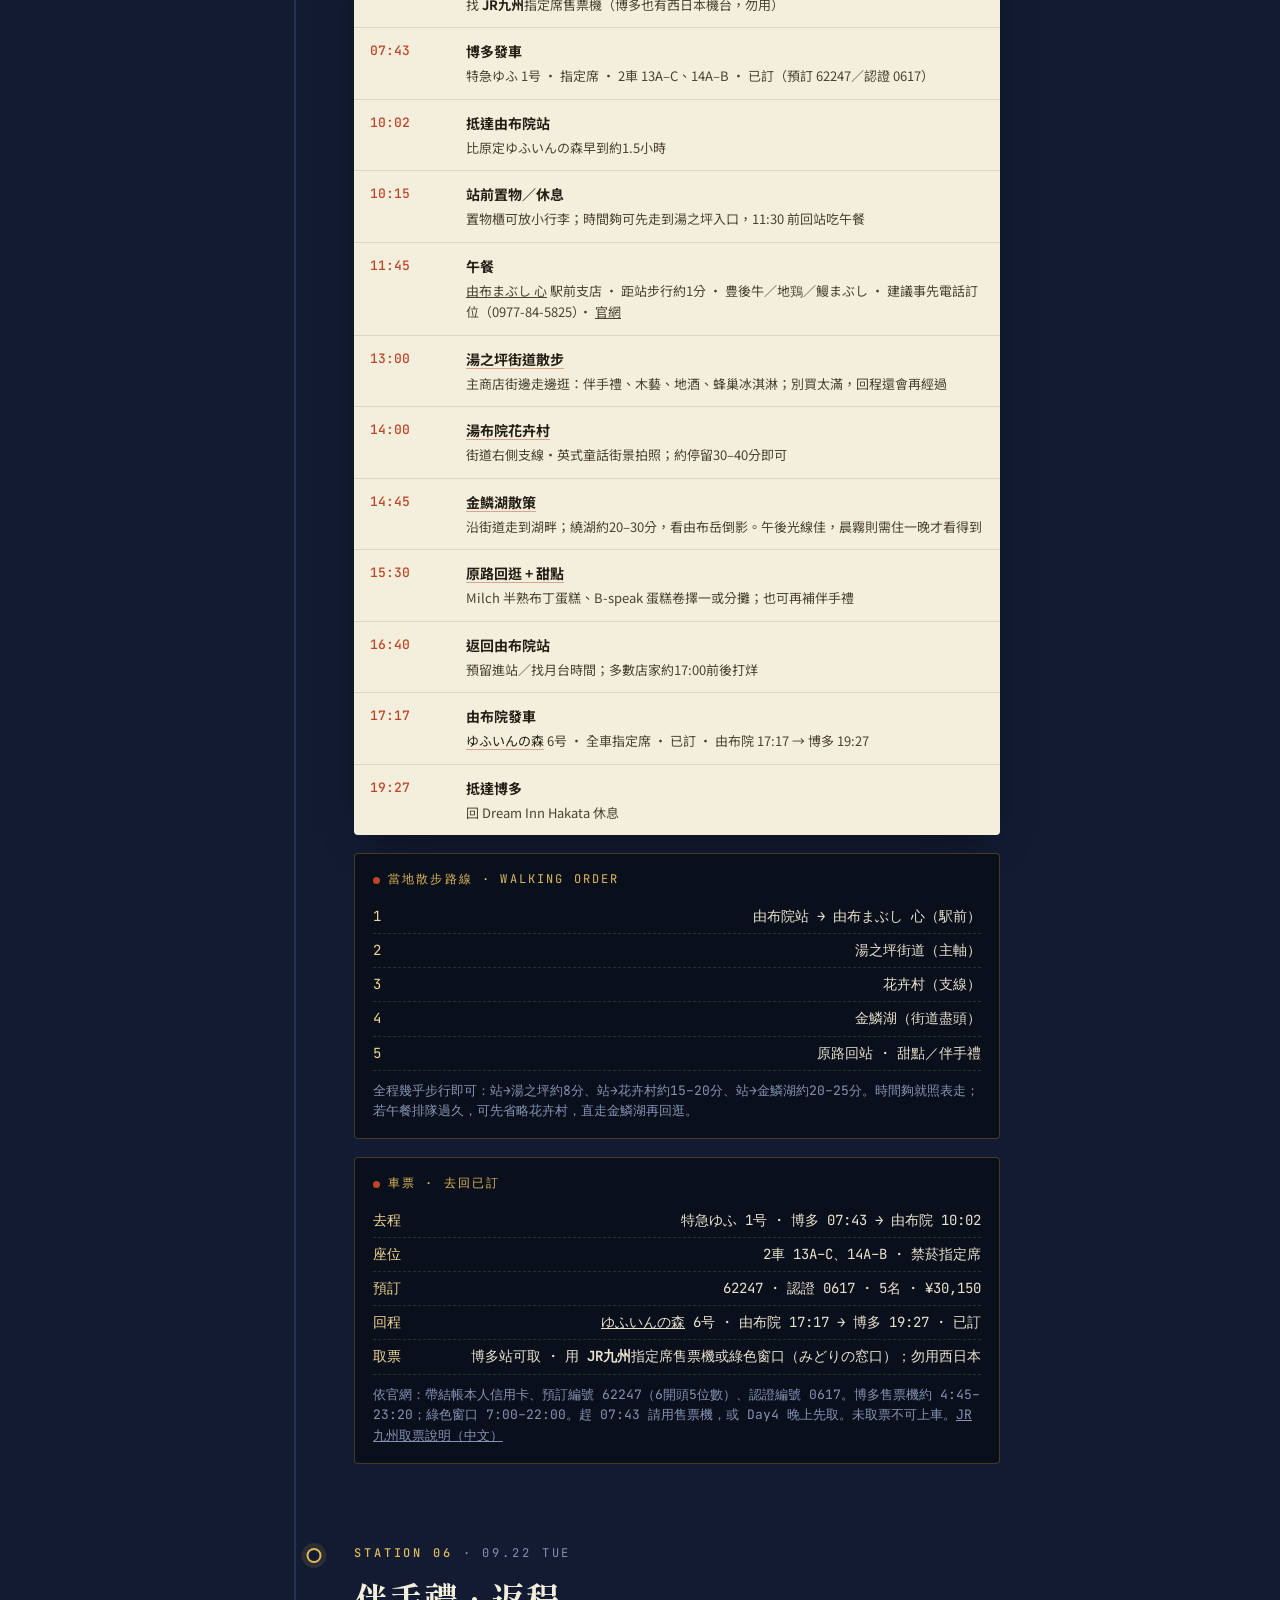
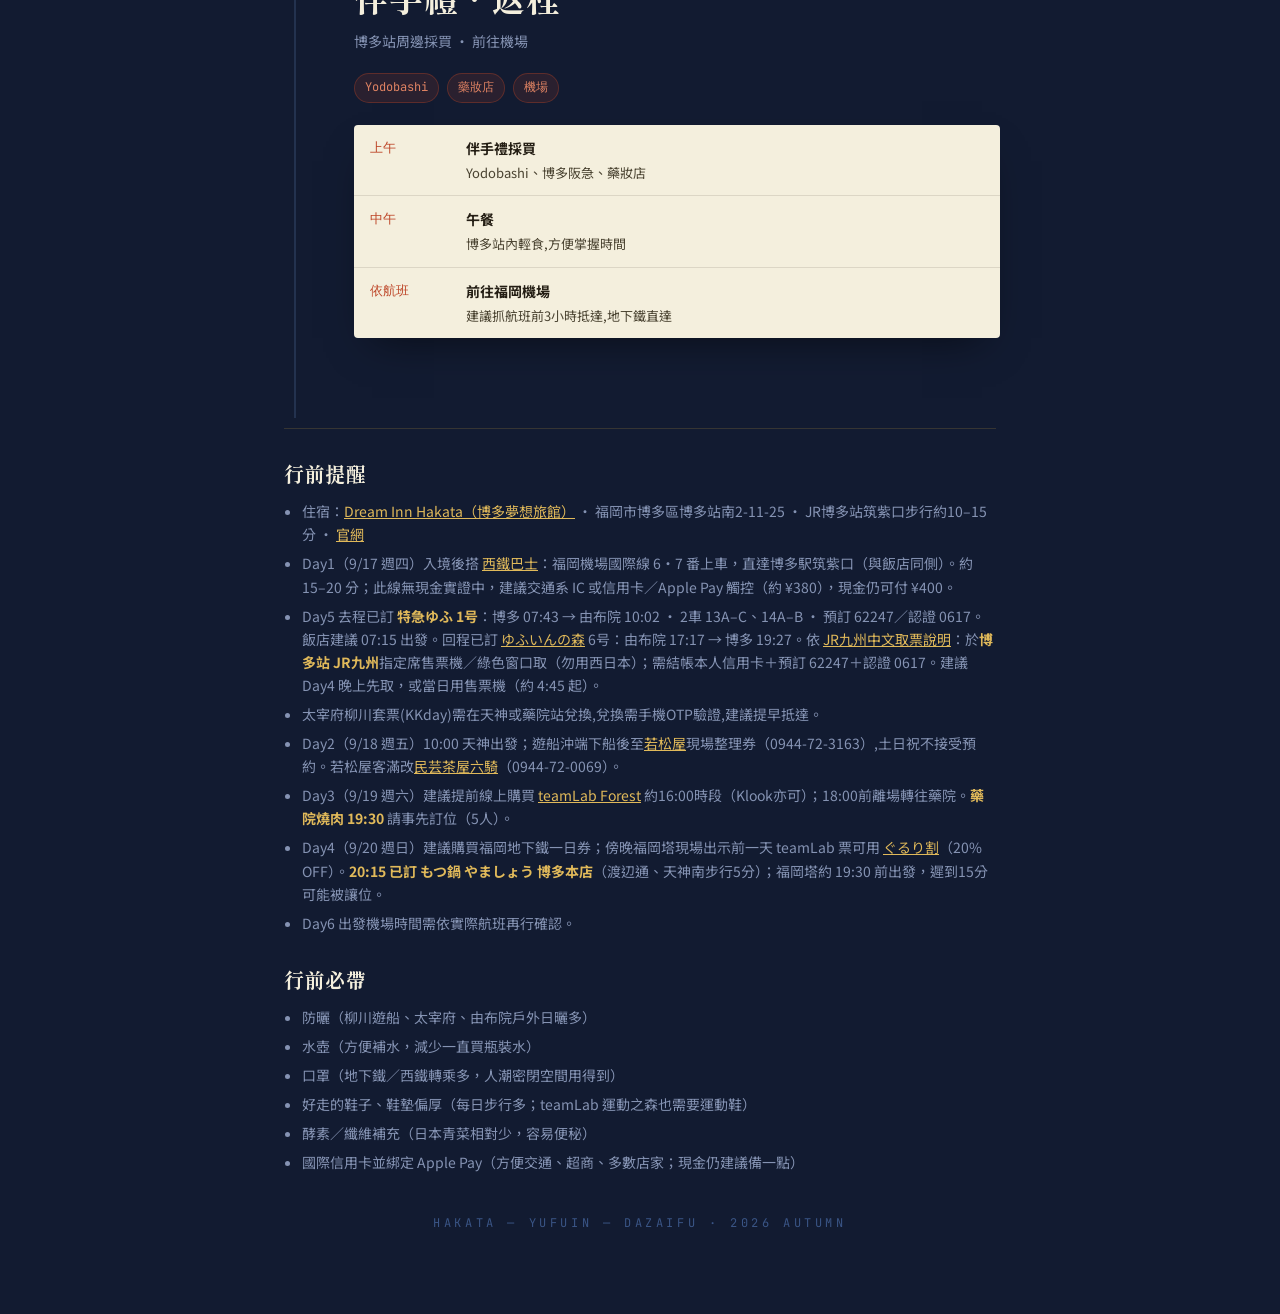
==== commit a4842b69: "Align Day 5 pickup notes with JR Kyushu Chinese official guide Correct reservation number to 62247, " ====
--- a/index.html
+++ b/index.html
@@ -471,8 +471,8 @@
     <div class="tags"><span class="tag">ゆふ 1号</span><span class="tag">由布まぶし 心</span><span class="tag">湯之坪街道</span><span class="tag">花卉村</span><span class="tag">金鱗湖</span><span class="tag">ゆふいんの森 6号</span></div>
     <div class="card">
       <table class="sched">
-        <tr><td class="time">07:15</td><td class="content"><b>飯店出發</b><span class="note">Dream Inn → 博多駅筑紫口步行約10–15分；建議 07:25 前到站。若前一晚還沒取票，先找 <b>JR九州</b>指定席券売機（博多也有西日本機台，勿用）</span></td></tr>
-        <tr><td class="time">07:43</td><td class="content"><b>博多發車</b><span class="note">特急ゆふ 1号 · 指定席 · 2車 13A–C、14A–B · 已訂（預訂 622477／認證 0617）</span></td></tr>
+        <tr><td class="time">07:15</td><td class="content"><b>飯店出發</b><span class="note">Dream Inn → 博多駅筑紫口步行約10–15分；建議 07:25 前到站。若前一晚還沒取票，先找 <b>JR九州</b>指定席售票機（博多也有西日本機台，勿用）</span></td></tr>
+        <tr><td class="time">07:43</td><td class="content"><b>博多發車</b><span class="note">特急ゆふ 1号 · 指定席 · 2車 13A–C、14A–B · 已訂（預訂 62247／認證 0617）</span></td></tr>
         <tr><td class="time">10:02</td><td class="content"><b>抵達由布院站</b><span class="note">比原定ゆふいんの森早到約1.5小時</span></td></tr>
         <tr><td class="time">10:15</td><td class="content"><b>站前置物／休息</b><span class="note">置物櫃可放小行李；時間夠可先走到湯之坪入口，11:30 前回站吃午餐</span></td></tr>
         <tr><td class="time">11:45</td><td class="content"><b>午餐</b><span class="note"><a href="https://www.instagram.com/reel/DbFIL9-Pd75/" target="_blank" rel="noopener">由布まぶし 心</a> 駅前支店 · 距站步行約1分 · 豊後牛／地鶏／鰻まぶし · 建議事先電話訂位（0977-84-5825）· <a href="https://yufumabushi-shin.com/" target="_blank" rel="noopener">官網</a></span></td></tr>
@@ -498,10 +498,10 @@
       <div class="board-head">車票 · 去回已訂</div>
       <div class="board-row"><span>去程</span><span>特急ゆふ 1号 · 博多 07:43 → 由布院 10:02</span></div>
       <div class="board-row"><span>座位</span><span>2車 13A–C、14A–B · 禁菸指定席</span></div>
-      <div class="board-row"><span>預訂</span><span>622477 · 認證 0617 · 5名 · ¥30,150</span></div>
+      <div class="board-row"><span>預訂</span><span>62247 · 認證 0617 · 5名 · ¥30,150</span></div>
       <div class="board-row"><span>回程</span><span><a class="spot" href="yufuin-mori.html">ゆふいんの森</a> 6号 · 由布院 17:17 → 博多 19:27 · 已訂</span></div>
-      <div class="board-row"><span>取票</span><span>博多站可取 · 用 <b>JR九州</b>指定席券売機或みどりの窓口（勿用西日本）</span></div>
-      <div class="board-foot">線上已刷卡：帶預訂時那張信用卡（限持卡人）、預訂 622477、認證 0617。博多券売機約 4:45–23:20；窗口 7:00–22:00，趕 07:43 班請用券売機，或 Day4 晚上先取。沒票不能上車。<a href="https://www.jrkyushu.co.jp/english/train_reservation/receive/" target="_blank" rel="noopener">JR九州取票說明</a></div>
+      <div class="board-row"><span>取票</span><span>博多站可取 · 用 <b>JR九州</b>指定席售票機或綠色窗口（みどりの窓口）；勿用西日本</span></div>
+      <div class="board-foot">依官網：帶結帳本人信用卡、預訂編號 62247（6開頭5位數）、認證編號 0617。博多售票機約 4:45–23:20；綠色窗口 7:00–22:00。趕 07:43 請用售票機，或 Day4 晚上先取。未取票不可上車。<a href="https://www.jrkyushu.co.jp/chinese/train_reservation/receive/" target="_blank" rel="noopener">JR九州取票說明（中文）</a></div>
     </div>
   </section>
 
@@ -527,7 +527,7 @@
     <ul>
       <li>住宿：<a href="https://share.google/xhC2PampTVokPLQQ1" target="_blank" rel="noopener" style="color:var(--gold-bright)">Dream Inn Hakata（博多夢想旅館）</a> · 福岡市博多區博多站南2-11-25 · JR博多站筑紫口步行約10–15分 · <a href="https://www.dreaminnhakata.com/" target="_blank" rel="noopener" style="color:var(--gold-bright)">官網</a></li>
       <li>Day1（9/17 週四）入境後搭 <a href="https://www.nishitetsu.jp/bus/rosen/akeito/" target="_blank" rel="noopener" style="color:var(--gold-bright)">西鐵巴士</a>：福岡機場國際線 6・7 番上車，直達博多駅筑紫口（與飯店同側）。約 15–20 分；此線無現金實證中，建議交通系 IC 或信用卡／Apple Pay 觸控（約 ¥380），現金仍可付 ¥400。</li>
-      <li>Day5 去程已訂 <b style="color:var(--gold-bright)">特急ゆふ 1号</b>：博多 07:43 → 由布院 10:02 · 2車 13A–C、14A–B · 預訂 622477／認證 0617。飯店建議 07:15 出發。回程已訂 <a class="spot" href="yufuin-mori.html" style="color:var(--gold-bright)">ゆふいんの森</a> 6号：由布院 17:17 → 博多 19:27。車票可在<b style="color:var(--gold-bright)">博多站 JR九州</b>指定席券売機／みどりの窓口取（勿用西日本機台）；帶預訂信用卡＋622477＋0617。建議 Day4 晚上先取，或當日用券売機（約 4:45 起）。<a href="https://www.jrkyushu.co.jp/english/train_reservation/receive/" target="_blank" rel="noopener" style="color:var(--gold-bright)">取票說明</a></li>
+      <li>Day5 去程已訂 <b style="color:var(--gold-bright)">特急ゆふ 1号</b>：博多 07:43 → 由布院 10:02 · 2車 13A–C、14A–B · 預訂 62247／認證 0617。飯店建議 07:15 出發。回程已訂 <a class="spot" href="yufuin-mori.html" style="color:var(--gold-bright)">ゆふいんの森</a> 6号：由布院 17:17 → 博多 19:27。依 <a href="https://www.jrkyushu.co.jp/chinese/train_reservation/receive/" target="_blank" rel="noopener" style="color:var(--gold-bright)">JR九州中文取票說明</a>：於<b style="color:var(--gold-bright)">博多站 JR九州</b>指定席售票機／綠色窗口取（勿用西日本）；需結帳本人信用卡＋預訂 62247＋認證 0617。建議 Day4 晚上先取，或當日用售票機（約 4:45 起）。</li>
       <li>太宰府柳川套票(KKday)需在天神或藥院站兌換,兌換需手機OTP驗證,建議提早抵達。</li>
       <li>Day2（9/18 週五）10:00 天神出發；遊船沖端下船後至<a href="https://wakamatuya.com/" target="_blank" rel="noopener" style="color:var(--gold-bright)">若松屋</a>現場整理券（0944-72-3163）,土日祝不接受預約。若松屋客滿改<a href="https://www.yanagawakk.co.jp/rokkyu.html" target="_blank" rel="noopener" style="color:var(--gold-bright)">民芸茶屋六騎</a>（0944-72-0069）。</li>
       <li>Day3（9/19 週六）建議提前線上購買 <a href="https://www.teamlab.art/jp/e/forest/" target="_blank" rel="noopener" style="color:var(--gold-bright)">teamLab Forest</a> 約16:00時段（Klook亦可）；18:00前離場轉往藥院。<b style="color:var(--gold-bright)">藥院燒肉 19:30</b> 請事先訂位（5人）。</li>
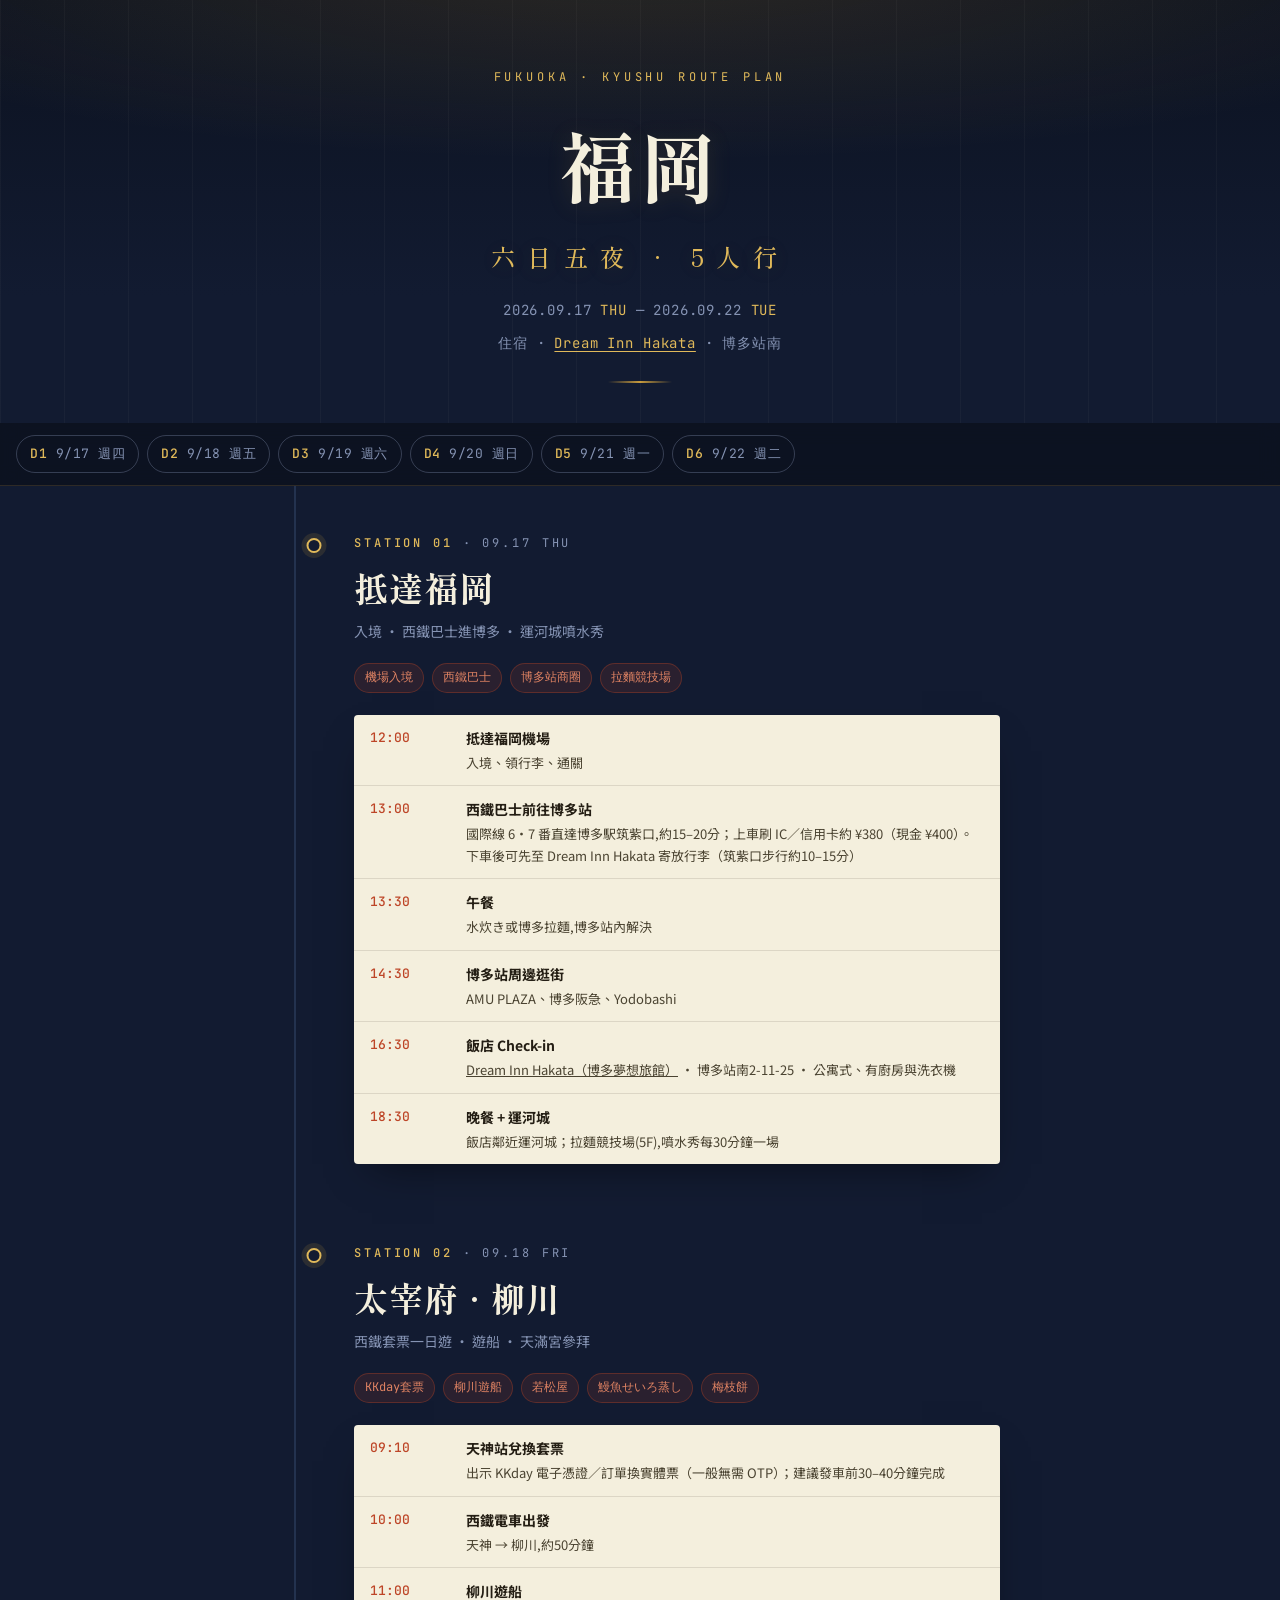
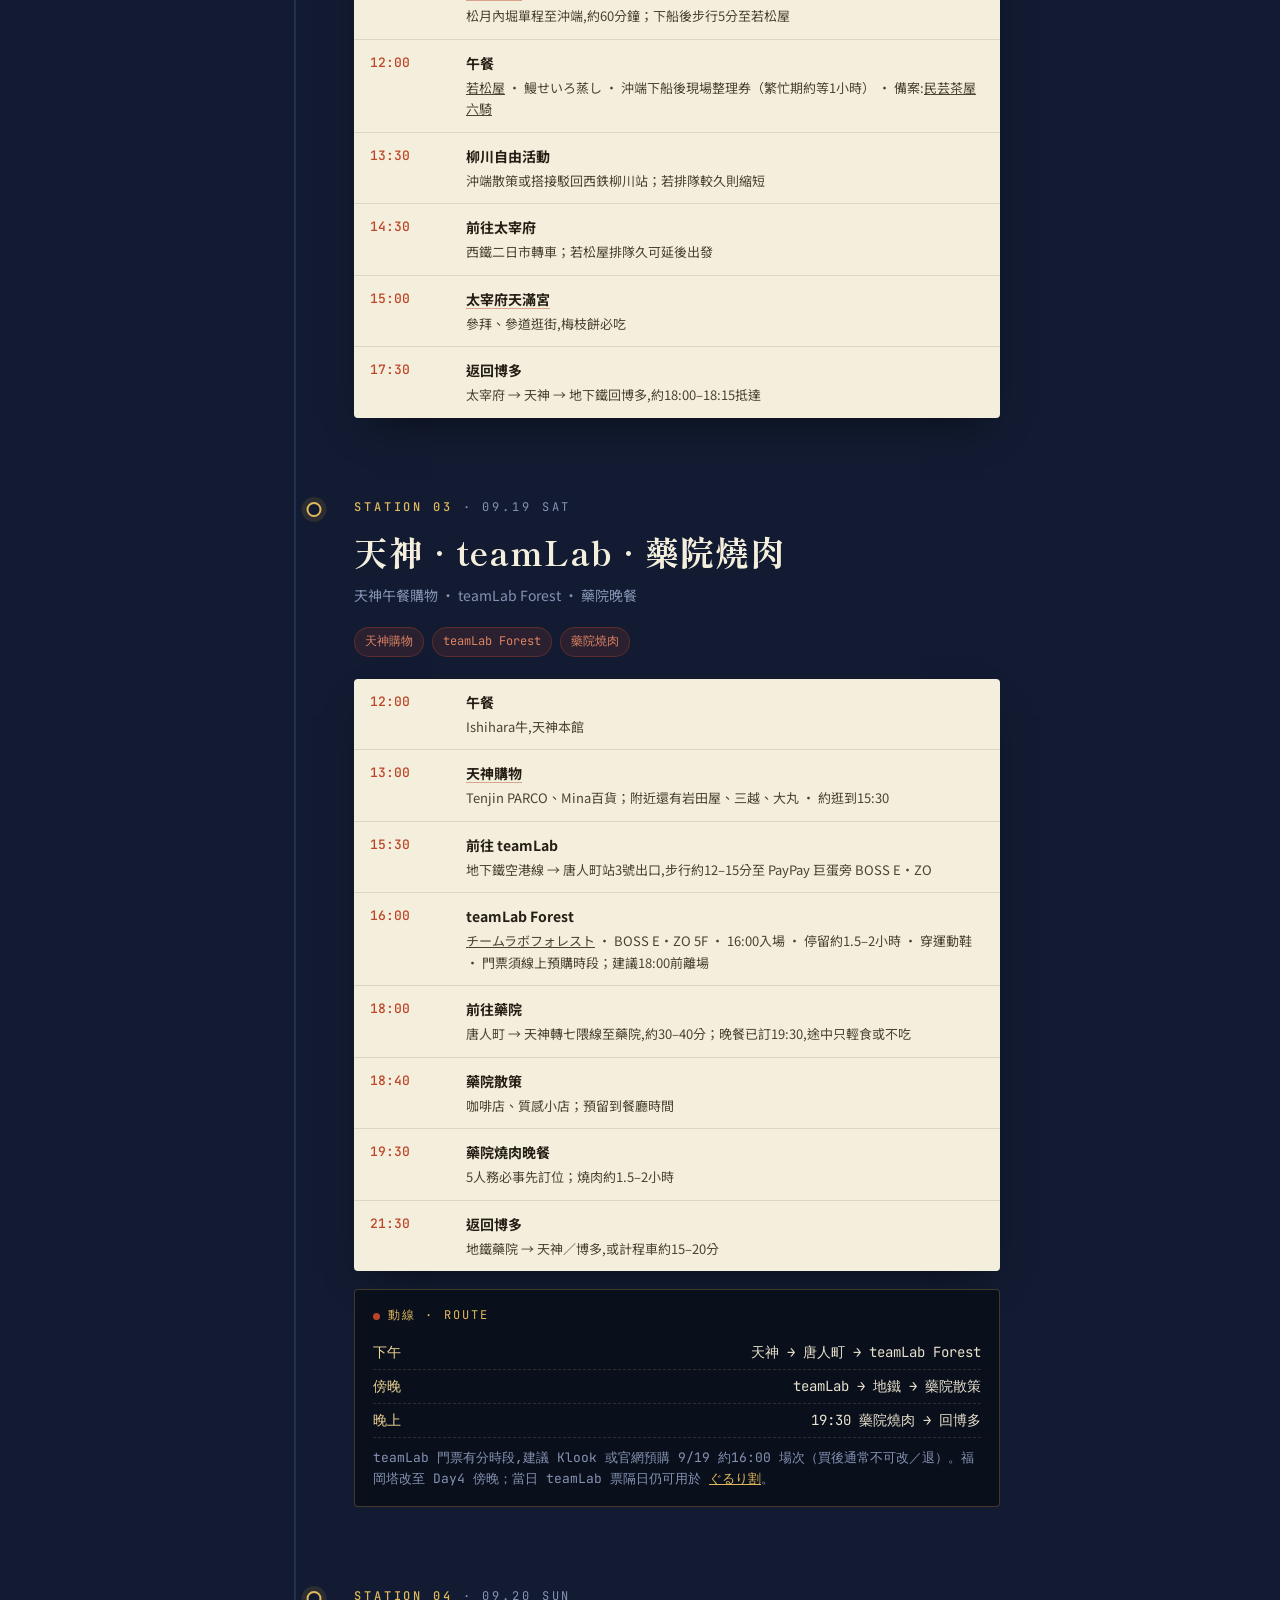
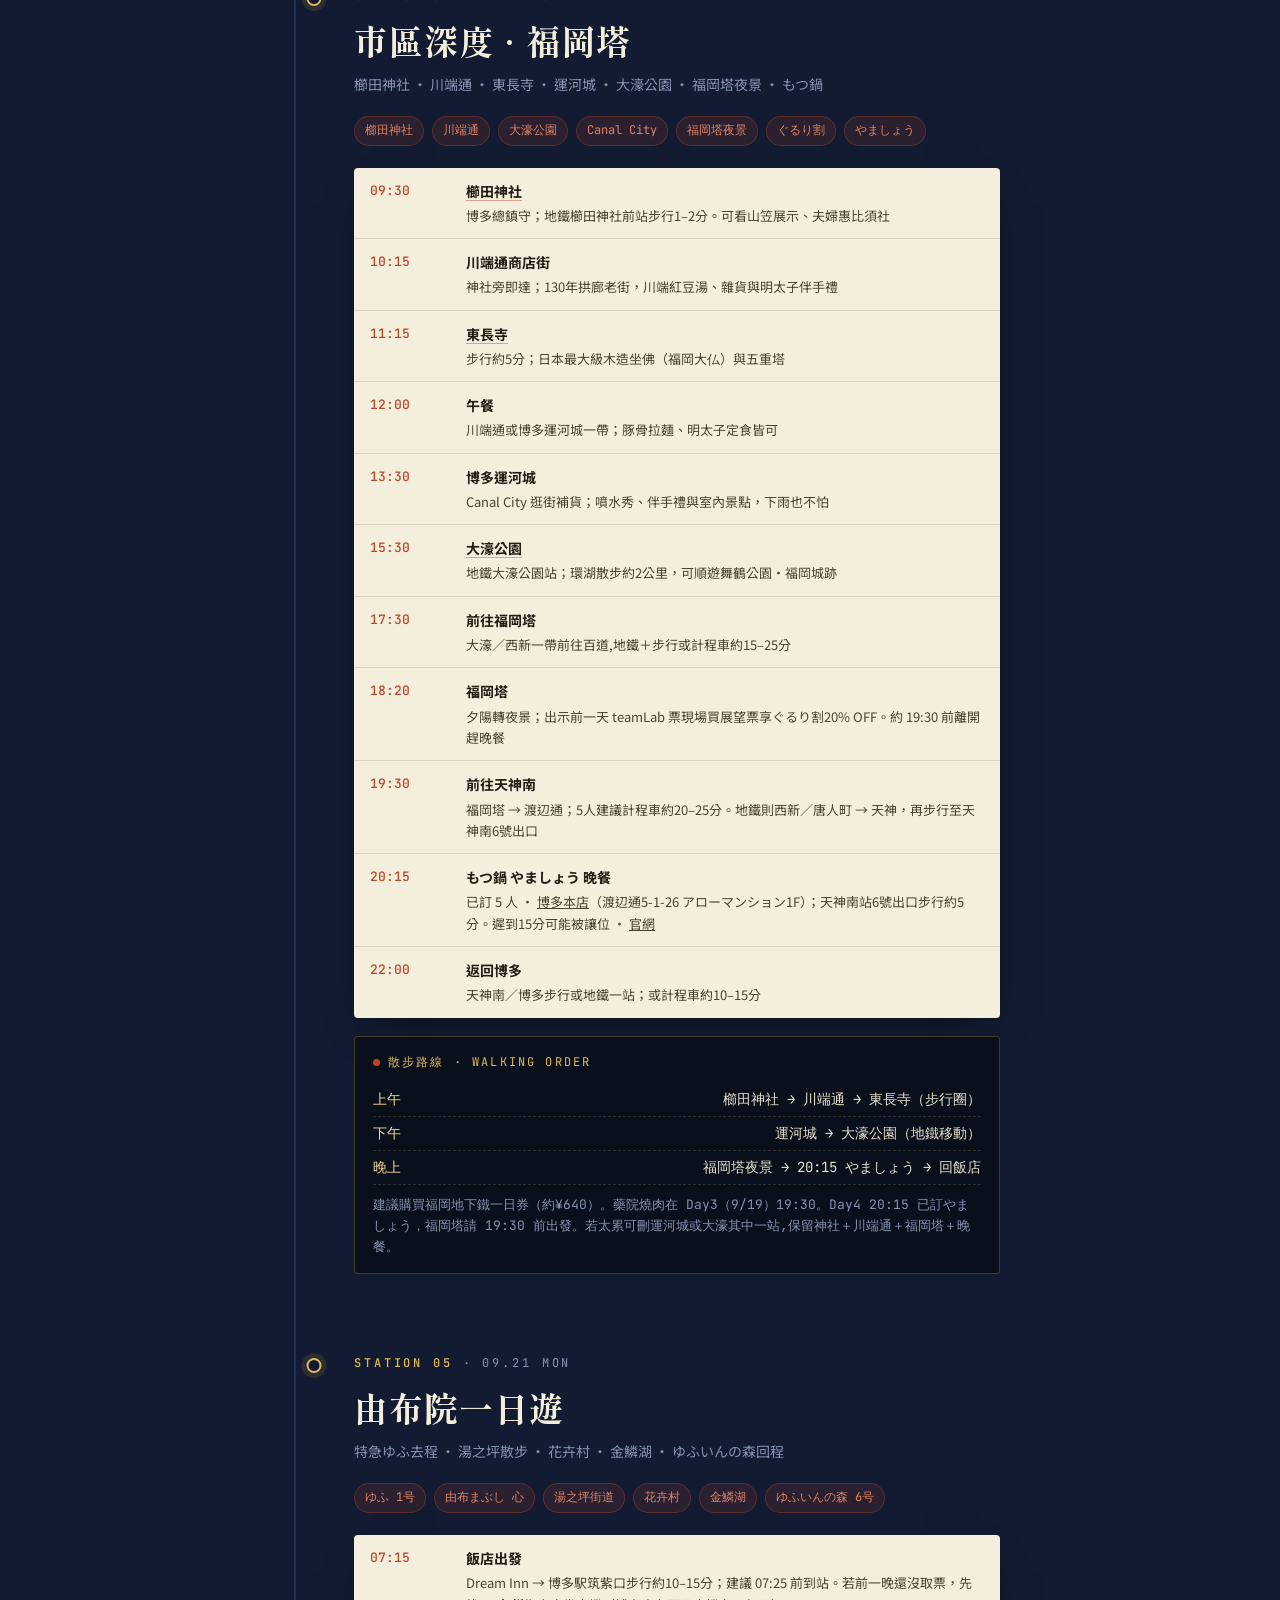
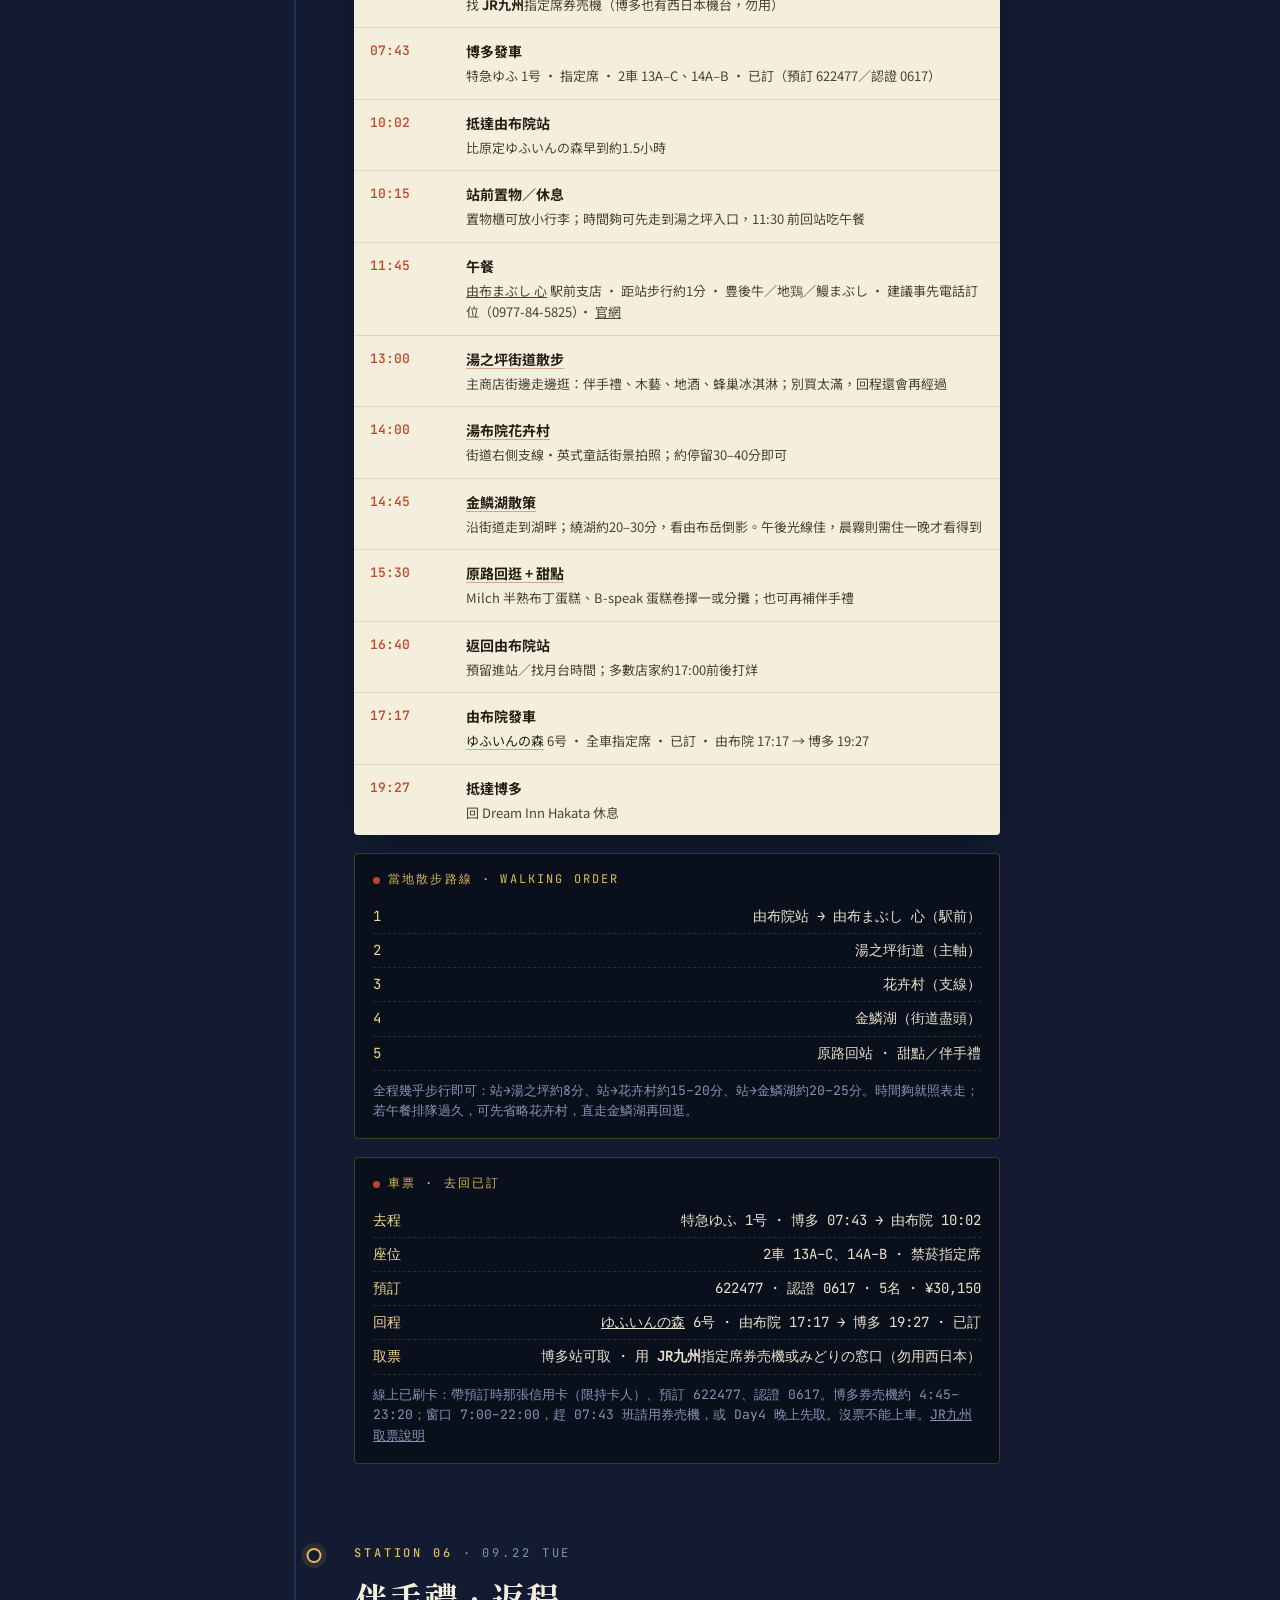
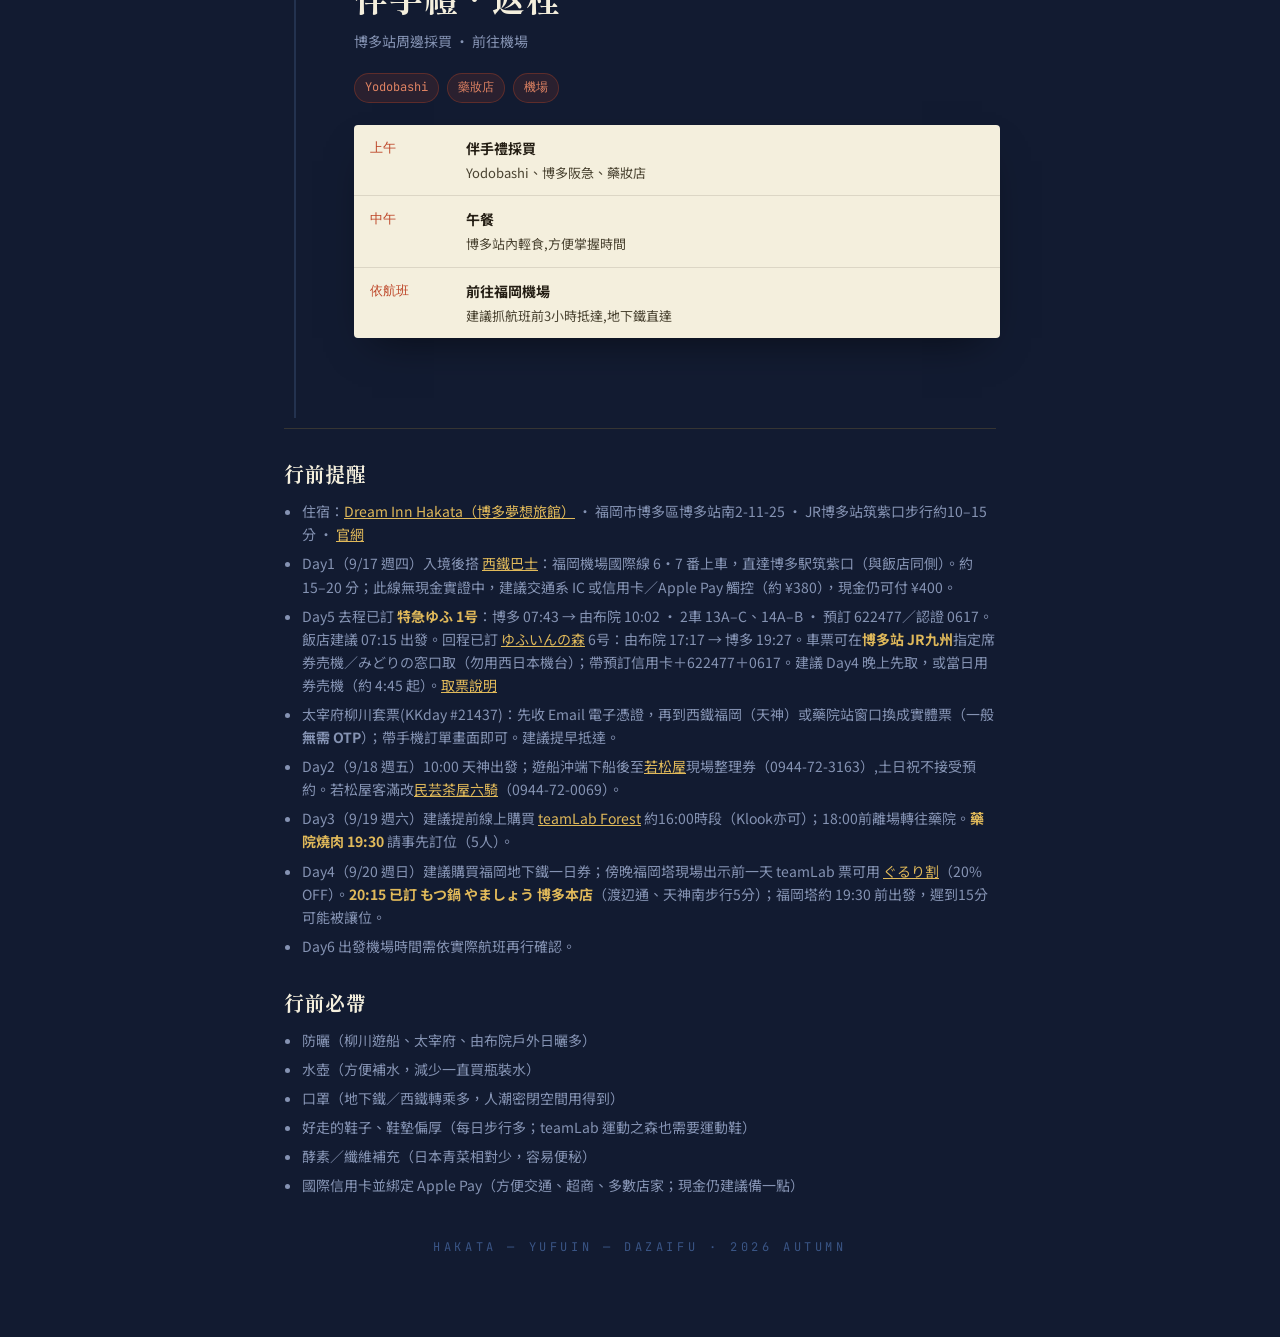
==== commit 0d5d0ab2: "Clarify KKday Dazaifu-Yanagawa exchange needs voucher, not OTP Product 21437 is voucher-to-physical-" ====
--- a/index.html
+++ b/index.html
@@ -394,7 +394,7 @@
     <div class="tags"><span class="tag">KKday套票</span><span class="tag">柳川遊船</span><span class="tag">若松屋</span><span class="tag">鰻魚せいろ蒸し</span><span class="tag">梅枝餅</span></div>
     <div class="card">
       <table class="sched">
-        <tr><td class="time">09:10</td><td class="content"><b>天神站兌換套票</b><span class="note">需手機OTP驗證,建議發車前30–40分鐘完成</span></td></tr>
+        <tr><td class="time">09:10</td><td class="content"><b>天神站兌換套票</b><span class="note">出示 KKday 電子憑證／訂單換實體票（一般無需 OTP）；建議發車前30–40分鐘完成</span></td></tr>
         <tr><td class="time">10:00</td><td class="content"><b>西鐵電車出發</b><span class="note">天神 → 柳川,約50分鐘</span></td></tr>
         <tr><td class="time">11:00</td><td class="content"><b><a class="spot" href="yanagawa.html">柳川遊船</a></b><span class="note">松月內堀單程至沖端,約60分鐘；下船後步行5分至若松屋</span></td></tr>
         <tr><td class="time">12:00</td><td class="content"><b>午餐</b><span class="note"><a href="https://wakamatuya.com/" target="_blank" rel="noopener">若松屋</a> · 鰻せいろ蒸し · 沖端下船後現場整理券（繁忙期約等1小時） · 備案:<a href="https://www.yanagawakk.co.jp/rokkyu.html" target="_blank" rel="noopener">民芸茶屋六騎</a></span></td></tr>
@@ -471,8 +471,8 @@
     <div class="tags"><span class="tag">ゆふ 1号</span><span class="tag">由布まぶし 心</span><span class="tag">湯之坪街道</span><span class="tag">花卉村</span><span class="tag">金鱗湖</span><span class="tag">ゆふいんの森 6号</span></div>
     <div class="card">
       <table class="sched">
-        <tr><td class="time">07:15</td><td class="content"><b>飯店出發</b><span class="note">Dream Inn → 博多駅筑紫口步行約10–15分；建議 07:25 前到站。若前一晚還沒取票，先找 <b>JR九州</b>指定席售票機（博多也有西日本機台，勿用）</span></td></tr>
-        <tr><td class="time">07:43</td><td class="content"><b>博多發車</b><span class="note">特急ゆふ 1号 · 指定席 · 2車 13A–C、14A–B · 已訂（預訂 62247／認證 0617）</span></td></tr>
+        <tr><td class="time">07:15</td><td class="content"><b>飯店出發</b><span class="note">Dream Inn → 博多駅筑紫口步行約10–15分；建議 07:25 前到站。若前一晚還沒取票，先找 <b>JR九州</b>指定席券売機（博多也有西日本機台，勿用）</span></td></tr>
+        <tr><td class="time">07:43</td><td class="content"><b>博多發車</b><span class="note">特急ゆふ 1号 · 指定席 · 2車 13A–C、14A–B · 已訂（預訂 622477／認證 0617）</span></td></tr>
         <tr><td class="time">10:02</td><td class="content"><b>抵達由布院站</b><span class="note">比原定ゆふいんの森早到約1.5小時</span></td></tr>
         <tr><td class="time">10:15</td><td class="content"><b>站前置物／休息</b><span class="note">置物櫃可放小行李；時間夠可先走到湯之坪入口，11:30 前回站吃午餐</span></td></tr>
         <tr><td class="time">11:45</td><td class="content"><b>午餐</b><span class="note"><a href="https://www.instagram.com/reel/DbFIL9-Pd75/" target="_blank" rel="noopener">由布まぶし 心</a> 駅前支店 · 距站步行約1分 · 豊後牛／地鶏／鰻まぶし · 建議事先電話訂位（0977-84-5825）· <a href="https://yufumabushi-shin.com/" target="_blank" rel="noopener">官網</a></span></td></tr>
@@ -498,10 +498,10 @@
       <div class="board-head">車票 · 去回已訂</div>
       <div class="board-row"><span>去程</span><span>特急ゆふ 1号 · 博多 07:43 → 由布院 10:02</span></div>
       <div class="board-row"><span>座位</span><span>2車 13A–C、14A–B · 禁菸指定席</span></div>
-      <div class="board-row"><span>預訂</span><span>62247 · 認證 0617 · 5名 · ¥30,150</span></div>
+      <div class="board-row"><span>預訂</span><span>622477 · 認證 0617 · 5名 · ¥30,150</span></div>
       <div class="board-row"><span>回程</span><span><a class="spot" href="yufuin-mori.html">ゆふいんの森</a> 6号 · 由布院 17:17 → 博多 19:27 · 已訂</span></div>
-      <div class="board-row"><span>取票</span><span>博多站可取 · 用 <b>JR九州</b>指定席售票機或綠色窗口（みどりの窓口）；勿用西日本</span></div>
-      <div class="board-foot">依官網：帶結帳本人信用卡、預訂編號 62247（6開頭5位數）、認證編號 0617。博多售票機約 4:45–23:20；綠色窗口 7:00–22:00。趕 07:43 請用售票機，或 Day4 晚上先取。未取票不可上車。<a href="https://www.jrkyushu.co.jp/chinese/train_reservation/receive/" target="_blank" rel="noopener">JR九州取票說明（中文）</a></div>
+      <div class="board-row"><span>取票</span><span>博多站可取 · 用 <b>JR九州</b>指定席券売機或みどりの窓口（勿用西日本）</span></div>
+      <div class="board-foot">線上已刷卡：帶預訂時那張信用卡（限持卡人）、預訂 622477、認證 0617。博多券売機約 4:45–23:20；窗口 7:00–22:00，趕 07:43 班請用券売機，或 Day4 晚上先取。沒票不能上車。<a href="https://www.jrkyushu.co.jp/english/train_reservation/receive/" target="_blank" rel="noopener">JR九州取票說明</a></div>
     </div>
   </section>
 
@@ -527,8 +527,8 @@
     <ul>
       <li>住宿：<a href="https://share.google/xhC2PampTVokPLQQ1" target="_blank" rel="noopener" style="color:var(--gold-bright)">Dream Inn Hakata（博多夢想旅館）</a> · 福岡市博多區博多站南2-11-25 · JR博多站筑紫口步行約10–15分 · <a href="https://www.dreaminnhakata.com/" target="_blank" rel="noopener" style="color:var(--gold-bright)">官網</a></li>
       <li>Day1（9/17 週四）入境後搭 <a href="https://www.nishitetsu.jp/bus/rosen/akeito/" target="_blank" rel="noopener" style="color:var(--gold-bright)">西鐵巴士</a>：福岡機場國際線 6・7 番上車，直達博多駅筑紫口（與飯店同側）。約 15–20 分；此線無現金實證中，建議交通系 IC 或信用卡／Apple Pay 觸控（約 ¥380），現金仍可付 ¥400。</li>
-      <li>Day5 去程已訂 <b style="color:var(--gold-bright)">特急ゆふ 1号</b>：博多 07:43 → 由布院 10:02 · 2車 13A–C、14A–B · 預訂 62247／認證 0617。飯店建議 07:15 出發。回程已訂 <a class="spot" href="yufuin-mori.html" style="color:var(--gold-bright)">ゆふいんの森</a> 6号：由布院 17:17 → 博多 19:27。依 <a href="https://www.jrkyushu.co.jp/chinese/train_reservation/receive/" target="_blank" rel="noopener" style="color:var(--gold-bright)">JR九州中文取票說明</a>：於<b style="color:var(--gold-bright)">博多站 JR九州</b>指定席售票機／綠色窗口取（勿用西日本）；需結帳本人信用卡＋預訂 62247＋認證 0617。建議 Day4 晚上先取，或當日用售票機（約 4:45 起）。</li>
-      <li>太宰府柳川套票(KKday)需在天神或藥院站兌換,兌換需手機OTP驗證,建議提早抵達。</li>
+      <li>Day5 去程已訂 <b style="color:var(--gold-bright)">特急ゆふ 1号</b>：博多 07:43 → 由布院 10:02 · 2車 13A–C、14A–B · 預訂 622477／認證 0617。飯店建議 07:15 出發。回程已訂 <a class="spot" href="yufuin-mori.html" style="color:var(--gold-bright)">ゆふいんの森</a> 6号：由布院 17:17 → 博多 19:27。車票可在<b style="color:var(--gold-bright)">博多站 JR九州</b>指定席券売機／みどりの窓口取（勿用西日本機台）；帶預訂信用卡＋622477＋0617。建議 Day4 晚上先取，或當日用券売機（約 4:45 起）。<a href="https://www.jrkyushu.co.jp/english/train_reservation/receive/" target="_blank" rel="noopener" style="color:var(--gold-bright)">取票說明</a></li>
+      <li>太宰府柳川套票(KKday #21437)：先收 Email 電子憑證，再到西鐵福岡（天神）或藥院站窗口換成實體票（一般<strong>無需 OTP</strong>）；帶手機訂單畫面即可。建議提早抵達。</li>
       <li>Day2（9/18 週五）10:00 天神出發；遊船沖端下船後至<a href="https://wakamatuya.com/" target="_blank" rel="noopener" style="color:var(--gold-bright)">若松屋</a>現場整理券（0944-72-3163）,土日祝不接受預約。若松屋客滿改<a href="https://www.yanagawakk.co.jp/rokkyu.html" target="_blank" rel="noopener" style="color:var(--gold-bright)">民芸茶屋六騎</a>（0944-72-0069）。</li>
       <li>Day3（9/19 週六）建議提前線上購買 <a href="https://www.teamlab.art/jp/e/forest/" target="_blank" rel="noopener" style="color:var(--gold-bright)">teamLab Forest</a> 約16:00時段（Klook亦可）；18:00前離場轉往藥院。<b style="color:var(--gold-bright)">藥院燒肉 19:30</b> 請事先訂位（5人）。</li>
       <li>Day4（9/20 週日）建議購買福岡地下鐵一日券；傍晚福岡塔現場出示前一天 teamLab 票可用 <a href="https://www.fukuokatower.co.jp/event/archives/160" target="_blank" rel="noopener" style="color:var(--gold-bright)">ぐるり割</a>（20% OFF）。<b style="color:var(--gold-bright)">20:15 已訂 もつ鍋 やましょう 博多本店</b>（渡辺通、天神南步行5分）；福岡塔約 19:30 前出發，遲到15分可能被讓位。</li>
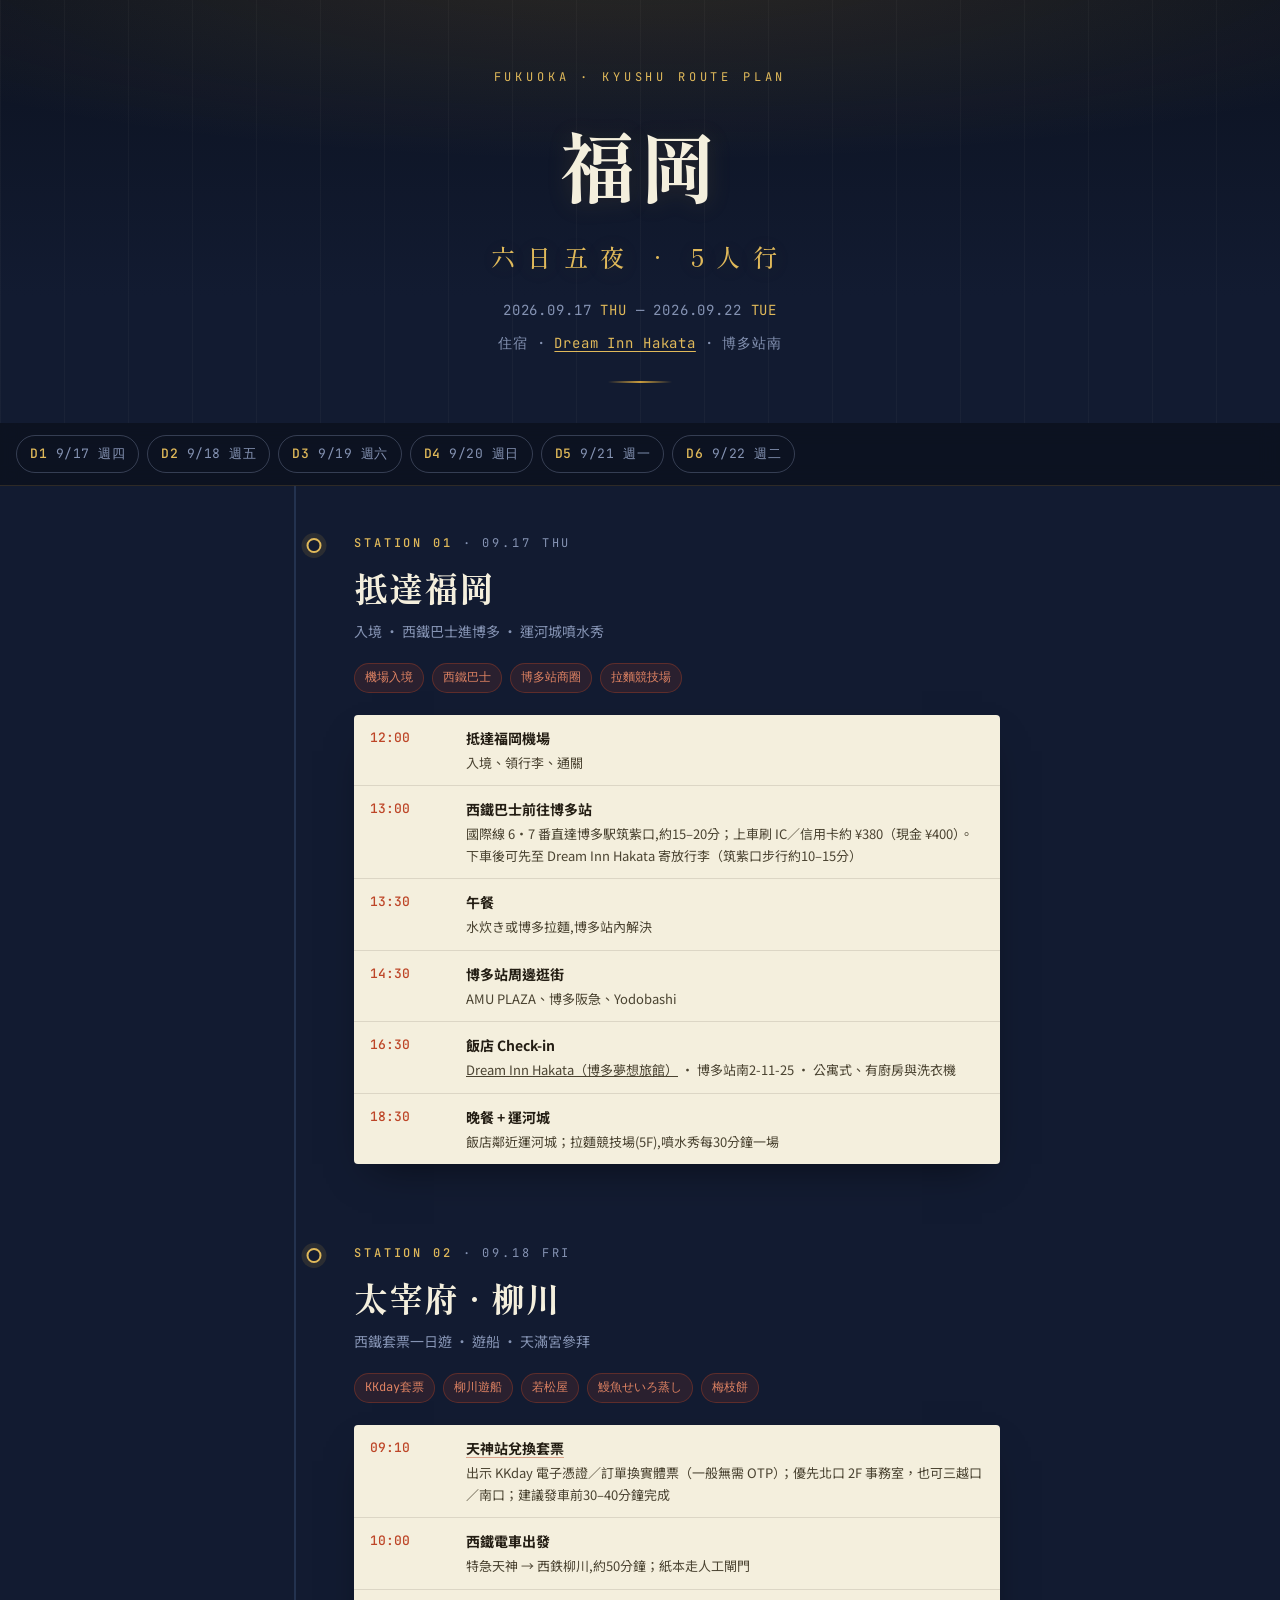
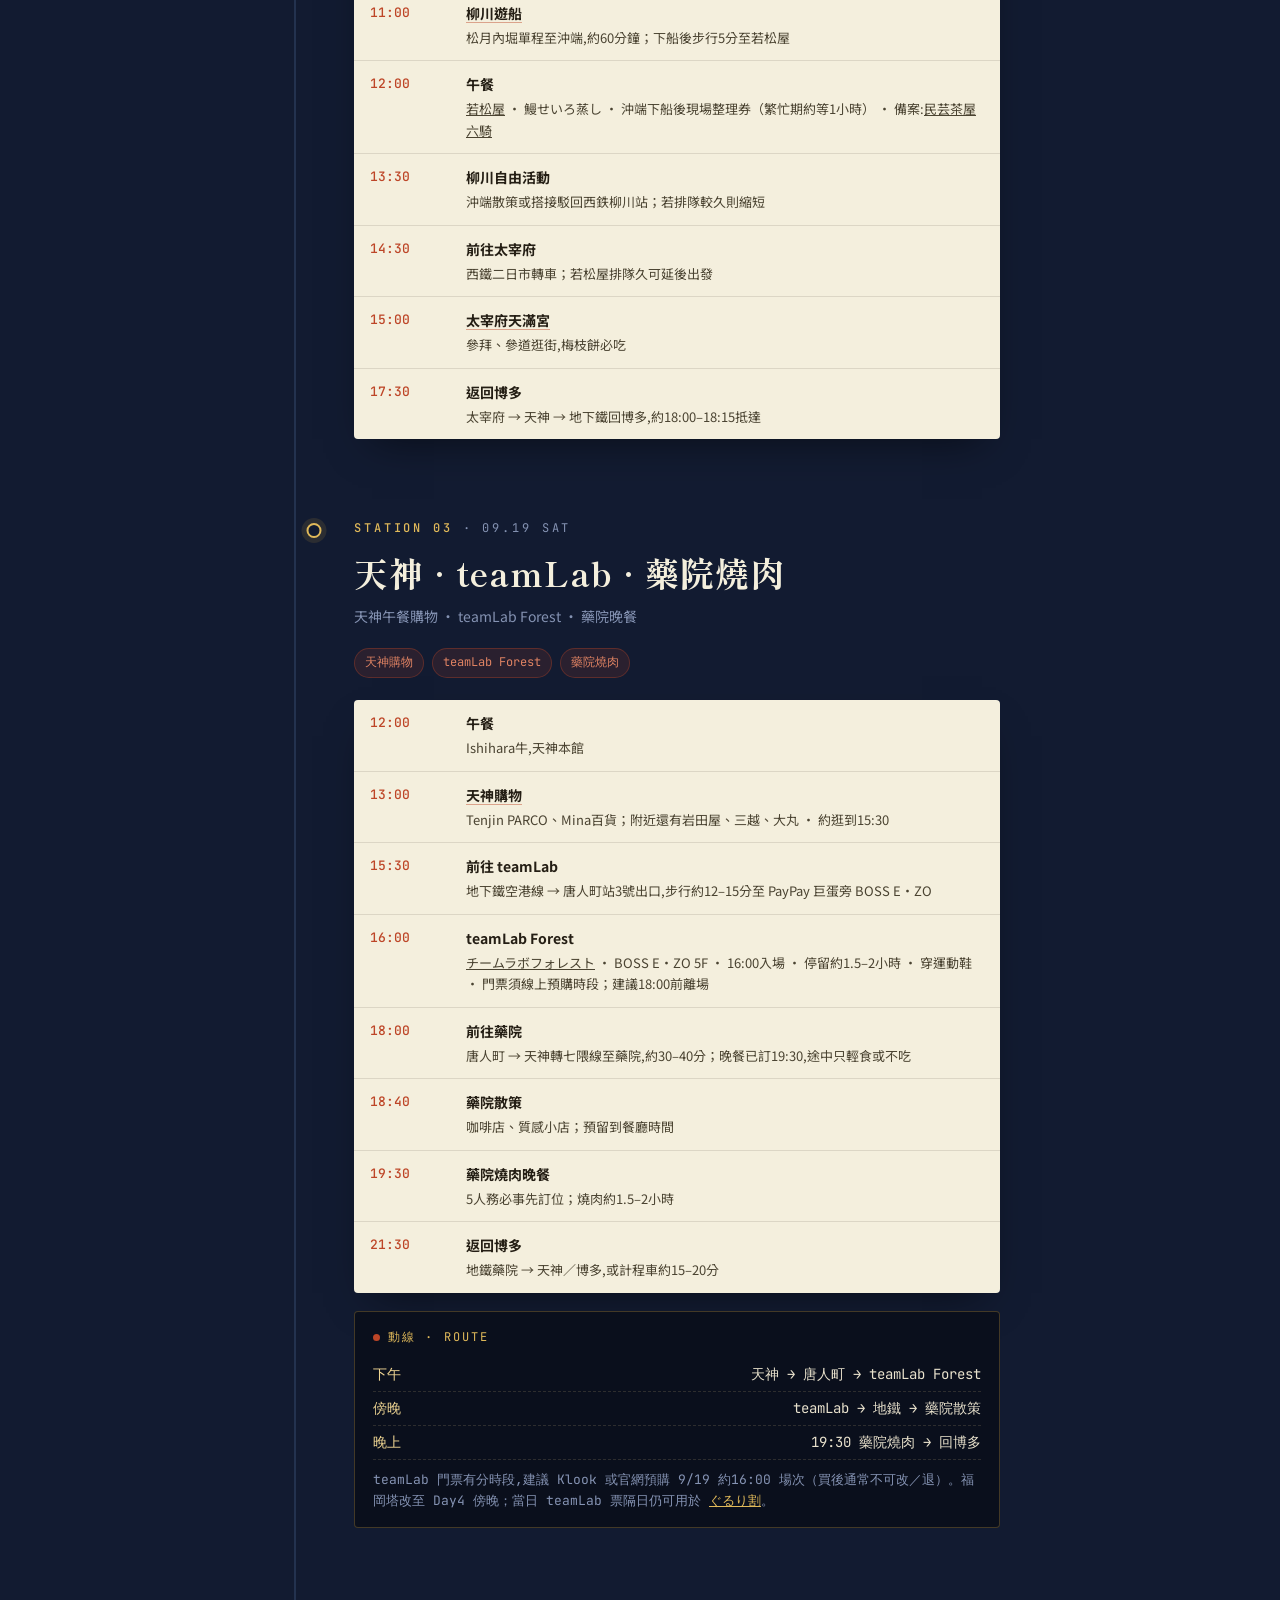
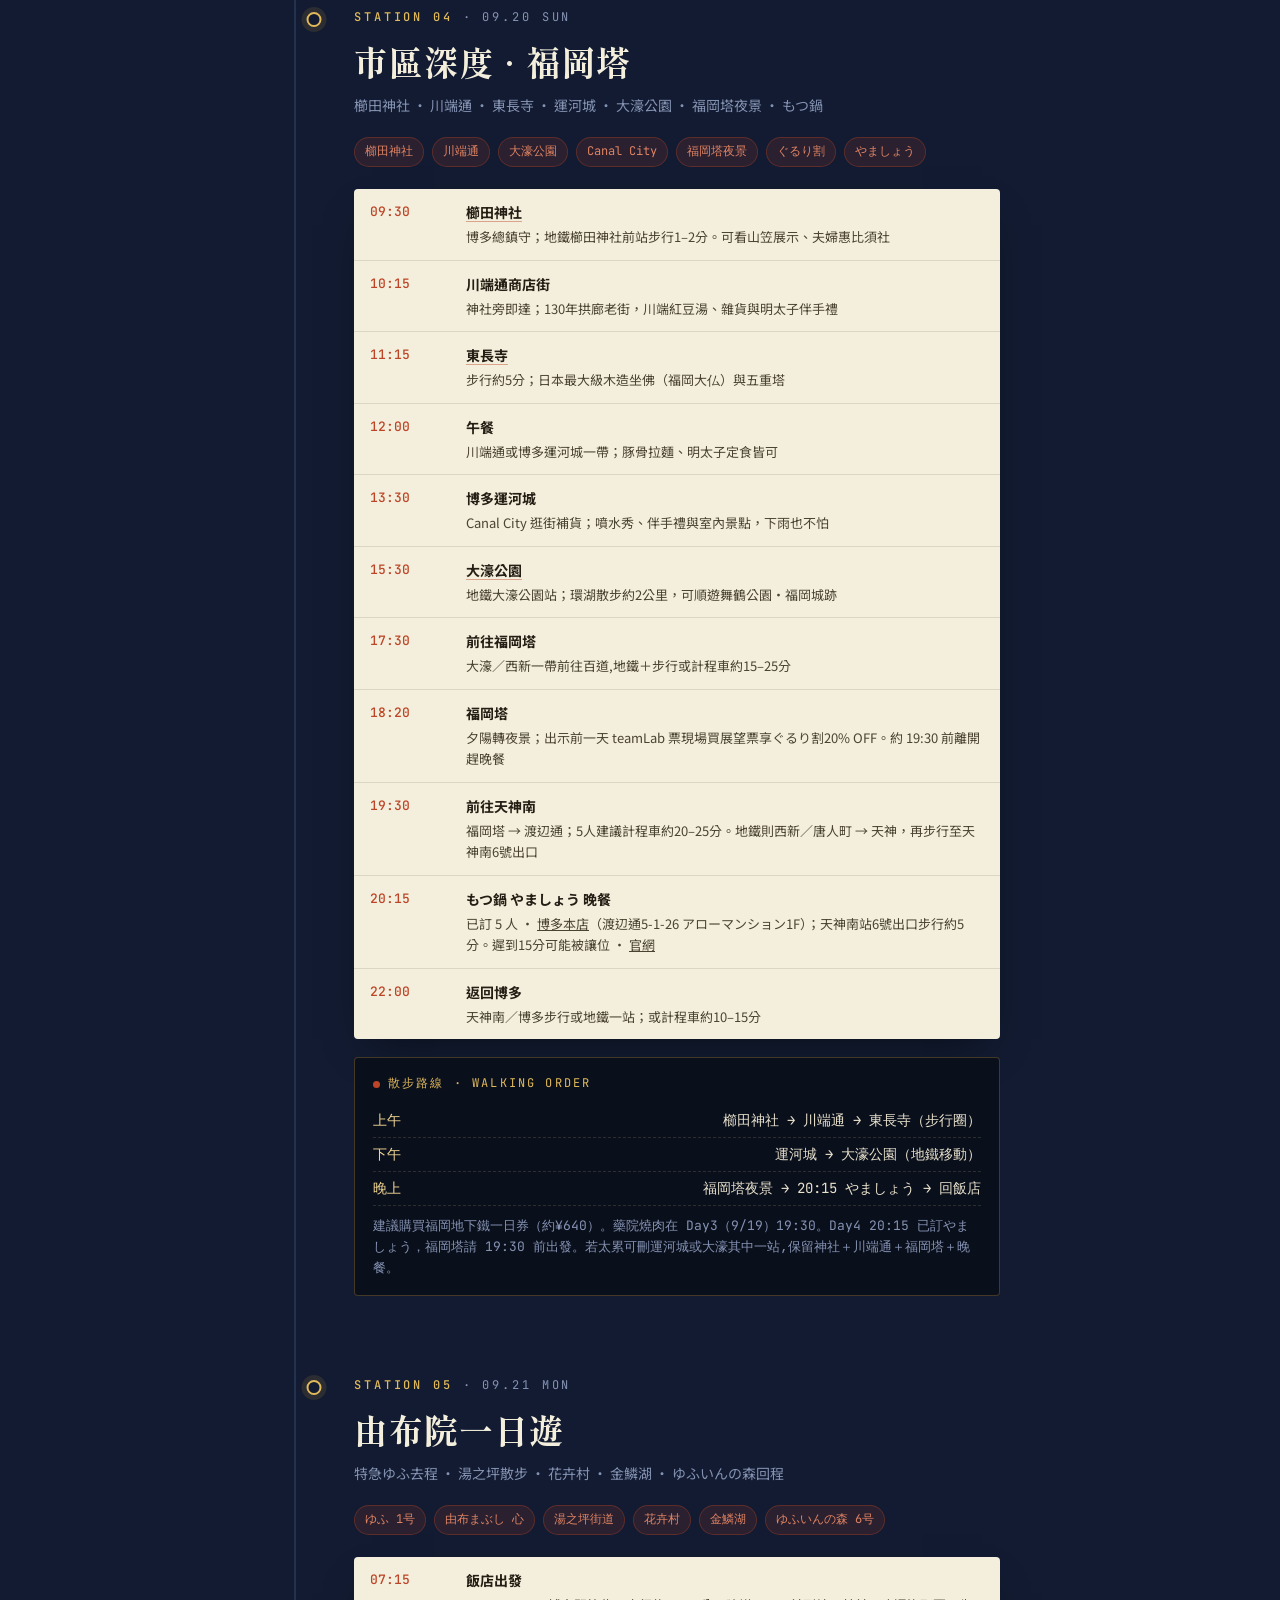
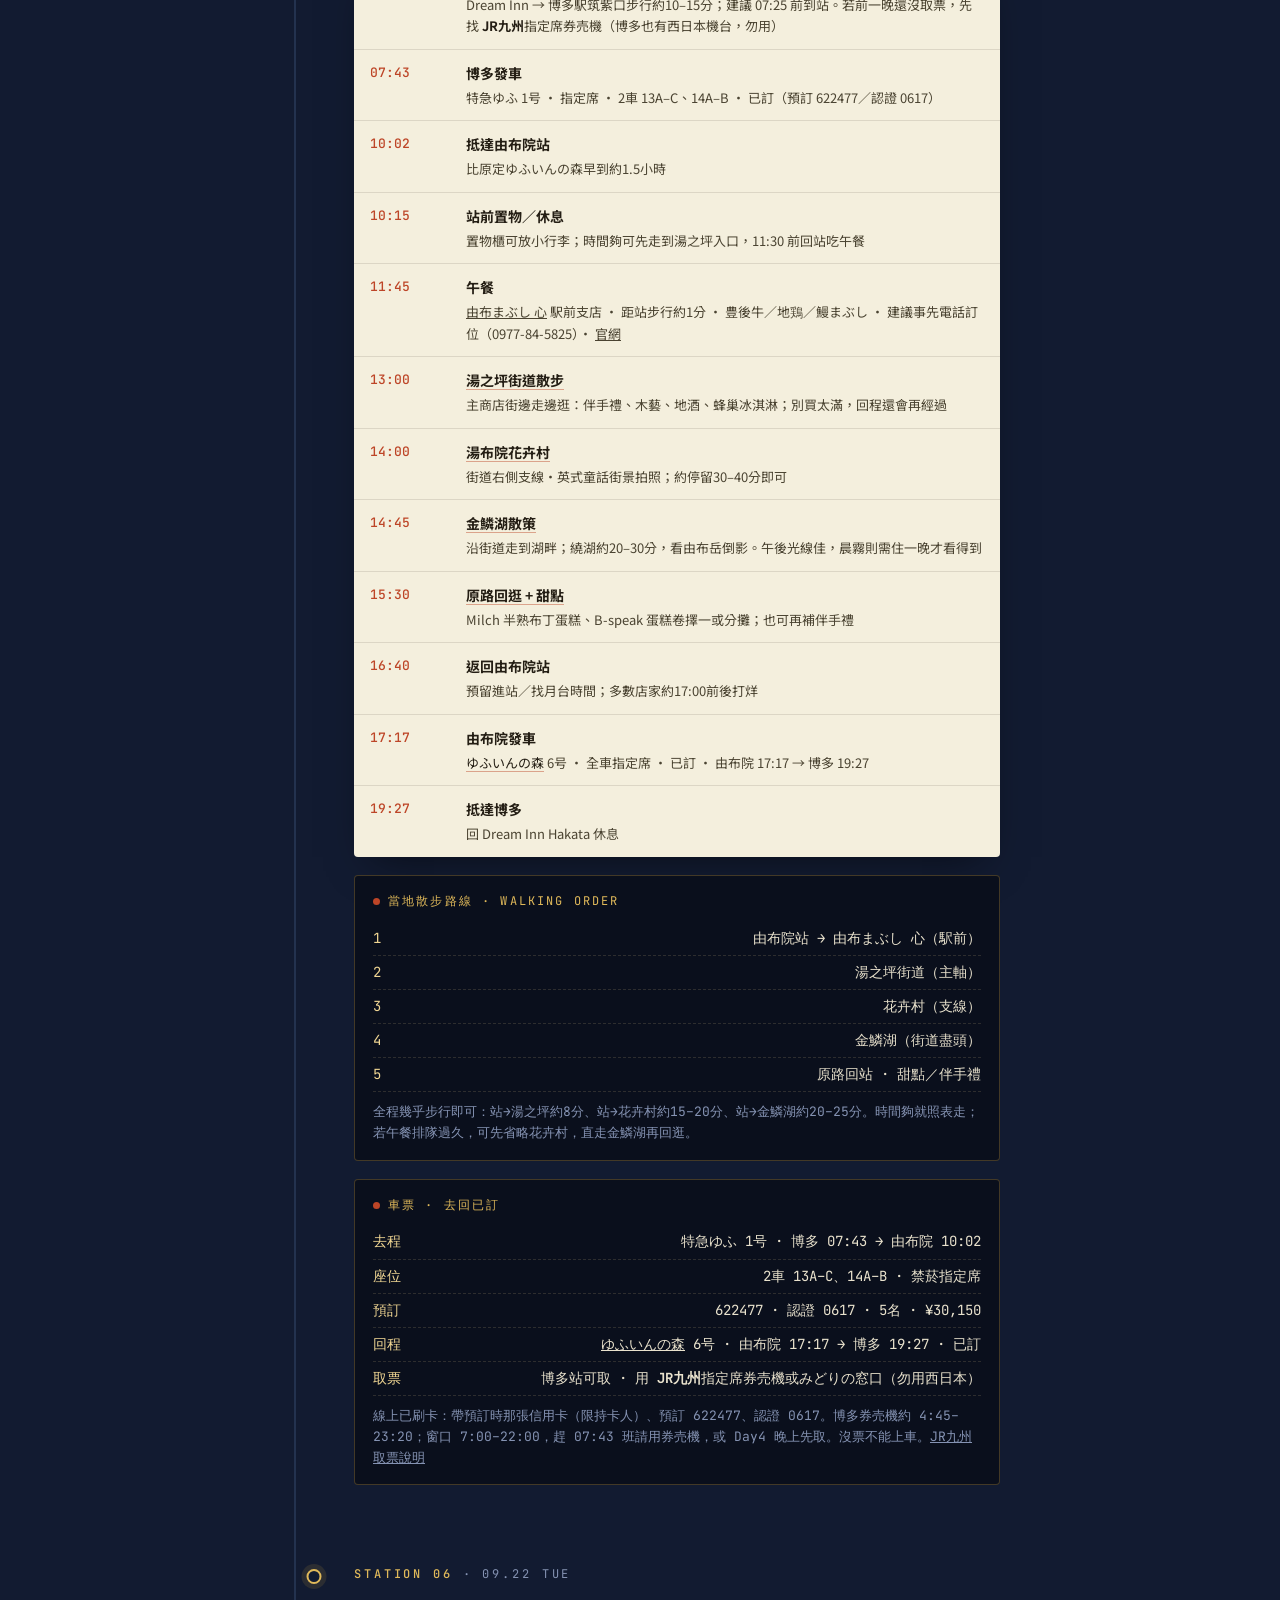
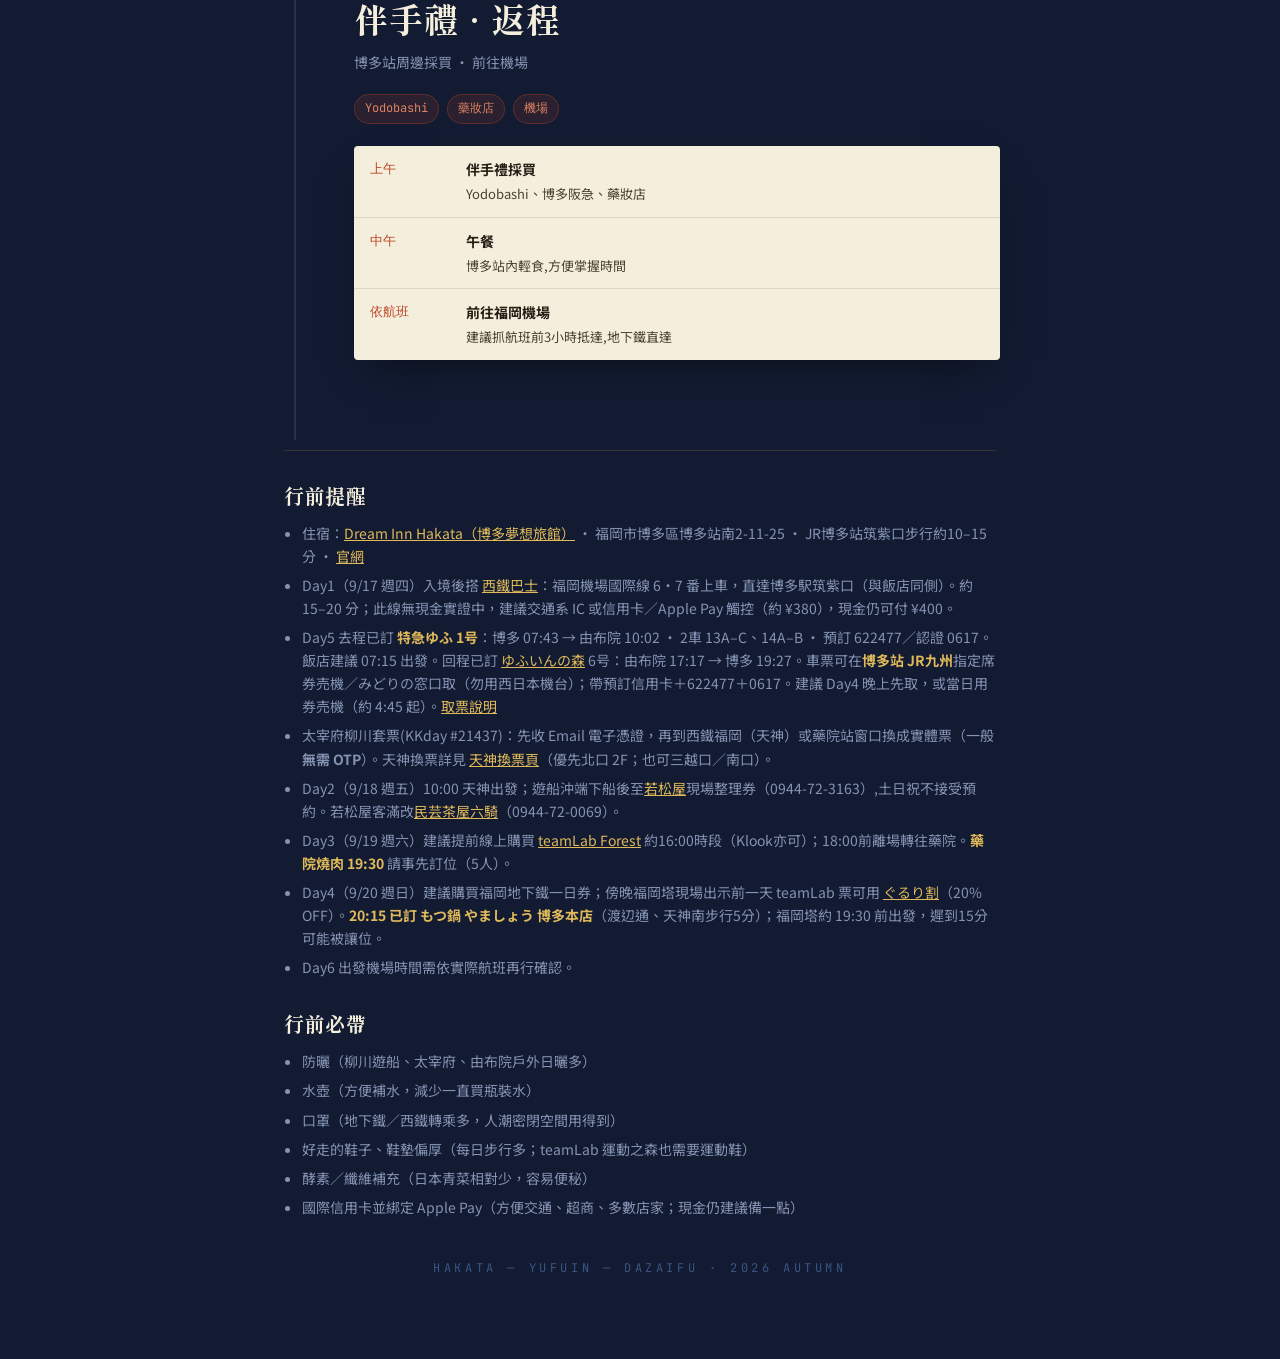
==== commit 91bd3e37: "Add Tenjin station ticket-exchange guide for Day 2 Document the three Nishitetsu Fukuoka (Tenjin) co" ====
--- a/index.html
+++ b/index.html
@@ -394,8 +394,8 @@
     <div class="tags"><span class="tag">KKday套票</span><span class="tag">柳川遊船</span><span class="tag">若松屋</span><span class="tag">鰻魚せいろ蒸し</span><span class="tag">梅枝餅</span></div>
     <div class="card">
       <table class="sched">
-        <tr><td class="time">09:10</td><td class="content"><b>天神站兌換套票</b><span class="note">出示 KKday 電子憑證／訂單換實體票（一般無需 OTP）；建議發車前30–40分鐘完成</span></td></tr>
-        <tr><td class="time">10:00</td><td class="content"><b>西鐵電車出發</b><span class="note">天神 → 柳川,約50分鐘</span></td></tr>
+        <tr><td class="time">09:10</td><td class="content"><b><a class="spot" href="tenjin-exchange.html">天神站兌換套票</a></b><span class="note">出示 KKday 電子憑證／訂單換實體票（一般無需 OTP）；優先北口 2F 事務室，也可三越口／南口；建議發車前30–40分鐘完成</span></td></tr>
+        <tr><td class="time">10:00</td><td class="content"><b>西鐵電車出發</b><span class="note">特急天神 → 西鉄柳川,約50分鐘；紙本走人工閘門</span></td></tr>
         <tr><td class="time">11:00</td><td class="content"><b><a class="spot" href="yanagawa.html">柳川遊船</a></b><span class="note">松月內堀單程至沖端,約60分鐘；下船後步行5分至若松屋</span></td></tr>
         <tr><td class="time">12:00</td><td class="content"><b>午餐</b><span class="note"><a href="https://wakamatuya.com/" target="_blank" rel="noopener">若松屋</a> · 鰻せいろ蒸し · 沖端下船後現場整理券（繁忙期約等1小時） · 備案:<a href="https://www.yanagawakk.co.jp/rokkyu.html" target="_blank" rel="noopener">民芸茶屋六騎</a></span></td></tr>
         <tr><td class="time">13:30</td><td class="content"><b>柳川自由活動</b><span class="note">沖端散策或搭接駁回西鉄柳川站；若排隊較久則縮短</span></td></tr>
@@ -528,7 +528,7 @@
       <li>住宿：<a href="https://share.google/xhC2PampTVokPLQQ1" target="_blank" rel="noopener" style="color:var(--gold-bright)">Dream Inn Hakata（博多夢想旅館）</a> · 福岡市博多區博多站南2-11-25 · JR博多站筑紫口步行約10–15分 · <a href="https://www.dreaminnhakata.com/" target="_blank" rel="noopener" style="color:var(--gold-bright)">官網</a></li>
       <li>Day1（9/17 週四）入境後搭 <a href="https://www.nishitetsu.jp/bus/rosen/akeito/" target="_blank" rel="noopener" style="color:var(--gold-bright)">西鐵巴士</a>：福岡機場國際線 6・7 番上車，直達博多駅筑紫口（與飯店同側）。約 15–20 分；此線無現金實證中，建議交通系 IC 或信用卡／Apple Pay 觸控（約 ¥380），現金仍可付 ¥400。</li>
       <li>Day5 去程已訂 <b style="color:var(--gold-bright)">特急ゆふ 1号</b>：博多 07:43 → 由布院 10:02 · 2車 13A–C、14A–B · 預訂 622477／認證 0617。飯店建議 07:15 出發。回程已訂 <a class="spot" href="yufuin-mori.html" style="color:var(--gold-bright)">ゆふいんの森</a> 6号：由布院 17:17 → 博多 19:27。車票可在<b style="color:var(--gold-bright)">博多站 JR九州</b>指定席券売機／みどりの窓口取（勿用西日本機台）；帶預訂信用卡＋622477＋0617。建議 Day4 晚上先取，或當日用券売機（約 4:45 起）。<a href="https://www.jrkyushu.co.jp/english/train_reservation/receive/" target="_blank" rel="noopener" style="color:var(--gold-bright)">取票說明</a></li>
-      <li>太宰府柳川套票(KKday #21437)：先收 Email 電子憑證，再到西鐵福岡（天神）或藥院站窗口換成實體票（一般<strong>無需 OTP</strong>）；帶手機訂單畫面即可。建議提早抵達。</li>
+      <li>太宰府柳川套票(KKday #21437)：先收 Email 電子憑證，再到西鐵福岡（天神）或藥院站窗口換成實體票（一般<strong>無需 OTP</strong>）。天神換票詳見 <a class="spot" href="tenjin-exchange.html" style="color:var(--gold-bright)">天神換票頁</a>（優先北口 2F；也可三越口／南口）。</li>
       <li>Day2（9/18 週五）10:00 天神出發；遊船沖端下船後至<a href="https://wakamatuya.com/" target="_blank" rel="noopener" style="color:var(--gold-bright)">若松屋</a>現場整理券（0944-72-3163）,土日祝不接受預約。若松屋客滿改<a href="https://www.yanagawakk.co.jp/rokkyu.html" target="_blank" rel="noopener" style="color:var(--gold-bright)">民芸茶屋六騎</a>（0944-72-0069）。</li>
       <li>Day3（9/19 週六）建議提前線上購買 <a href="https://www.teamlab.art/jp/e/forest/" target="_blank" rel="noopener" style="color:var(--gold-bright)">teamLab Forest</a> 約16:00時段（Klook亦可）；18:00前離場轉往藥院。<b style="color:var(--gold-bright)">藥院燒肉 19:30</b> 請事先訂位（5人）。</li>
       <li>Day4（9/20 週日）建議購買福岡地下鐵一日券；傍晚福岡塔現場出示前一天 teamLab 票可用 <a href="https://www.fukuokatower.co.jp/event/archives/160" target="_blank" rel="noopener" style="color:var(--gold-bright)">ぐるり割</a>（20% OFF）。<b style="color:var(--gold-bright)">20:15 已訂 もつ鍋 やましょう 博多本店</b>（渡辺通、天神南步行5分）；福岡塔約 19:30 前出發，遲到15分可能被讓位。</li>
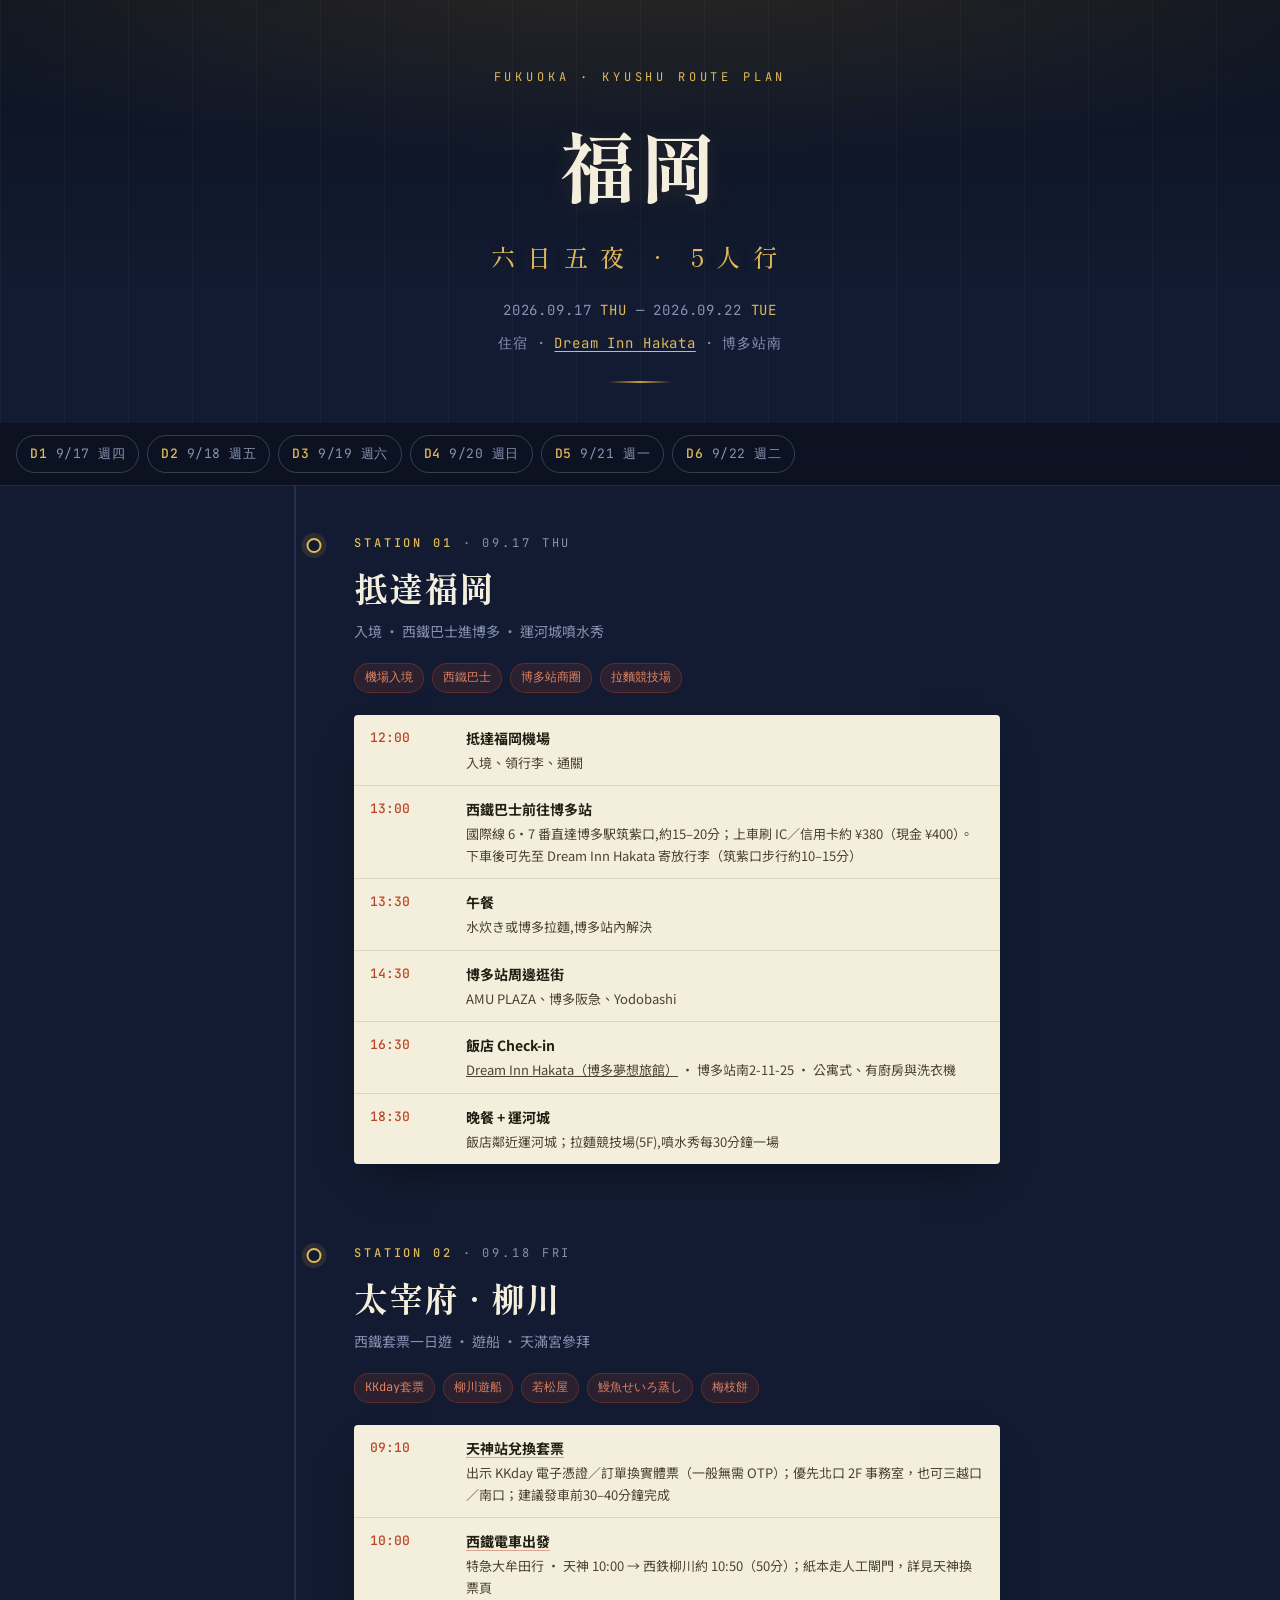
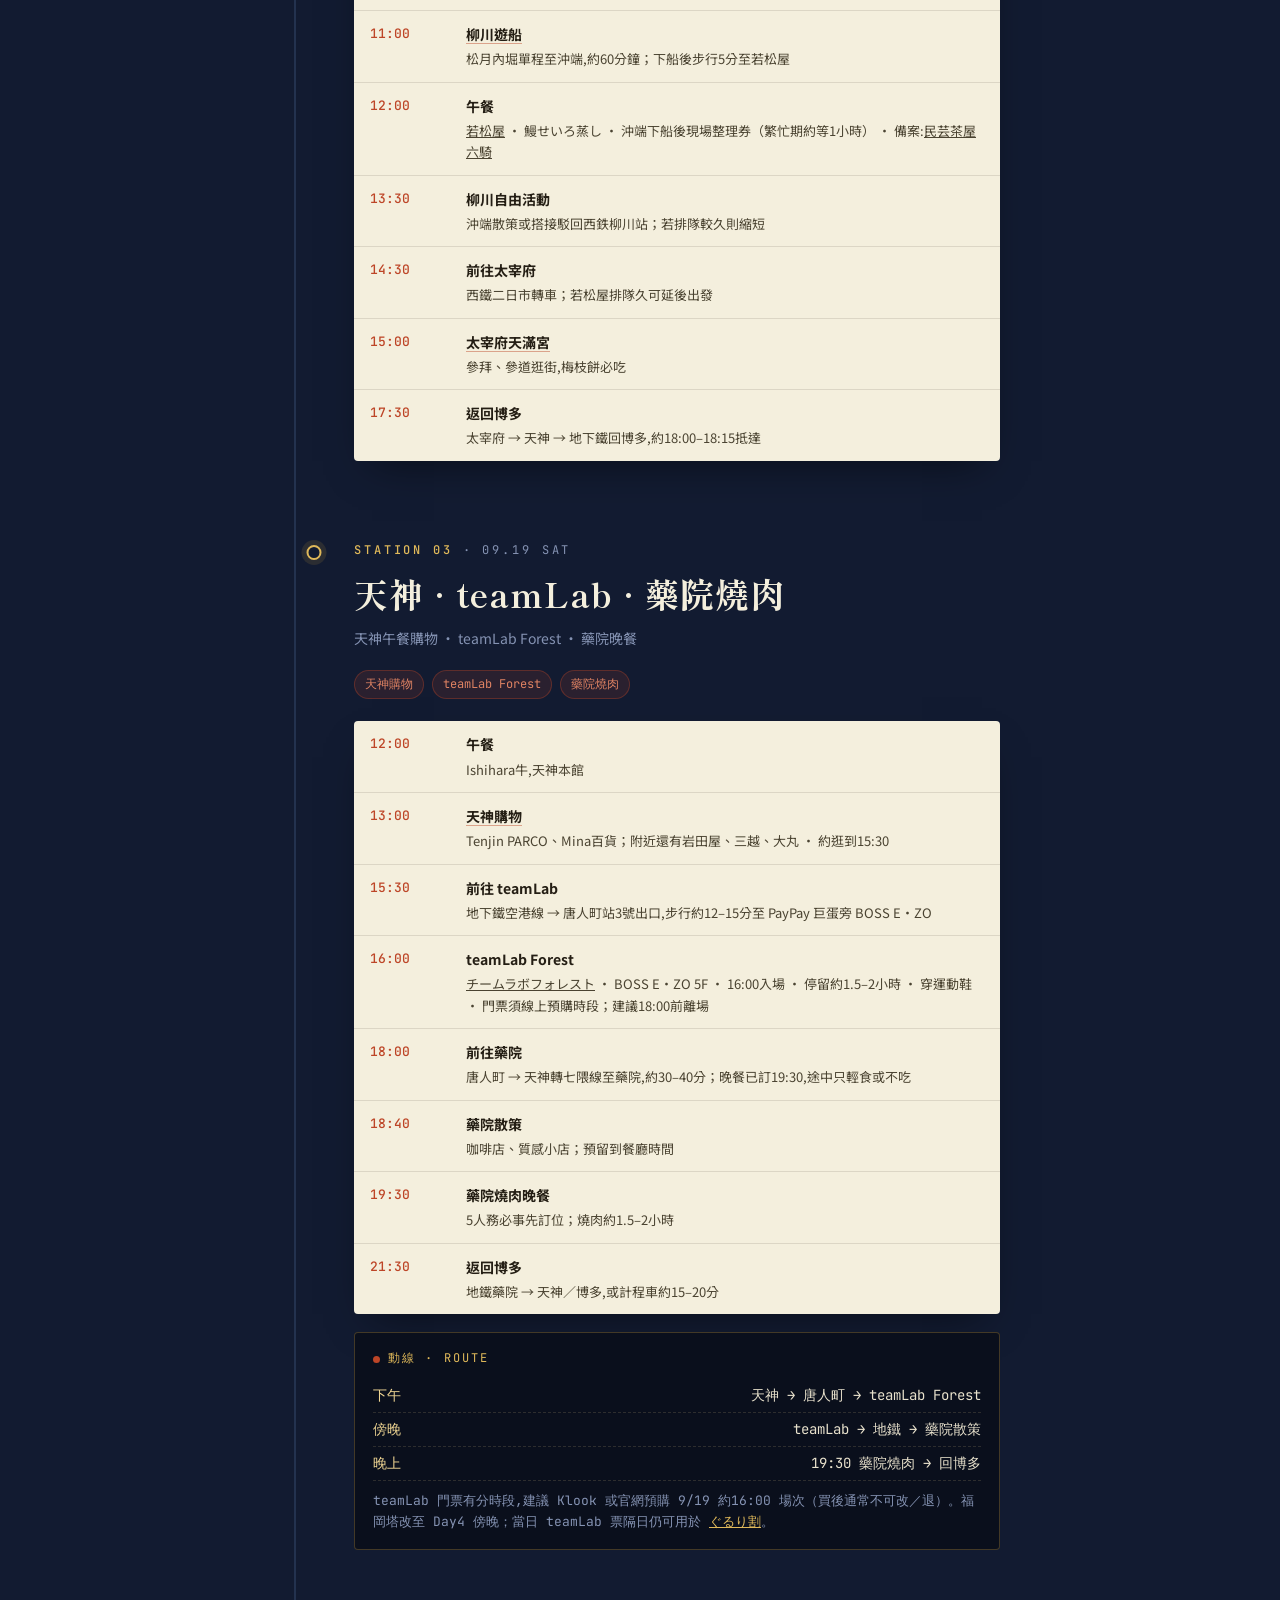
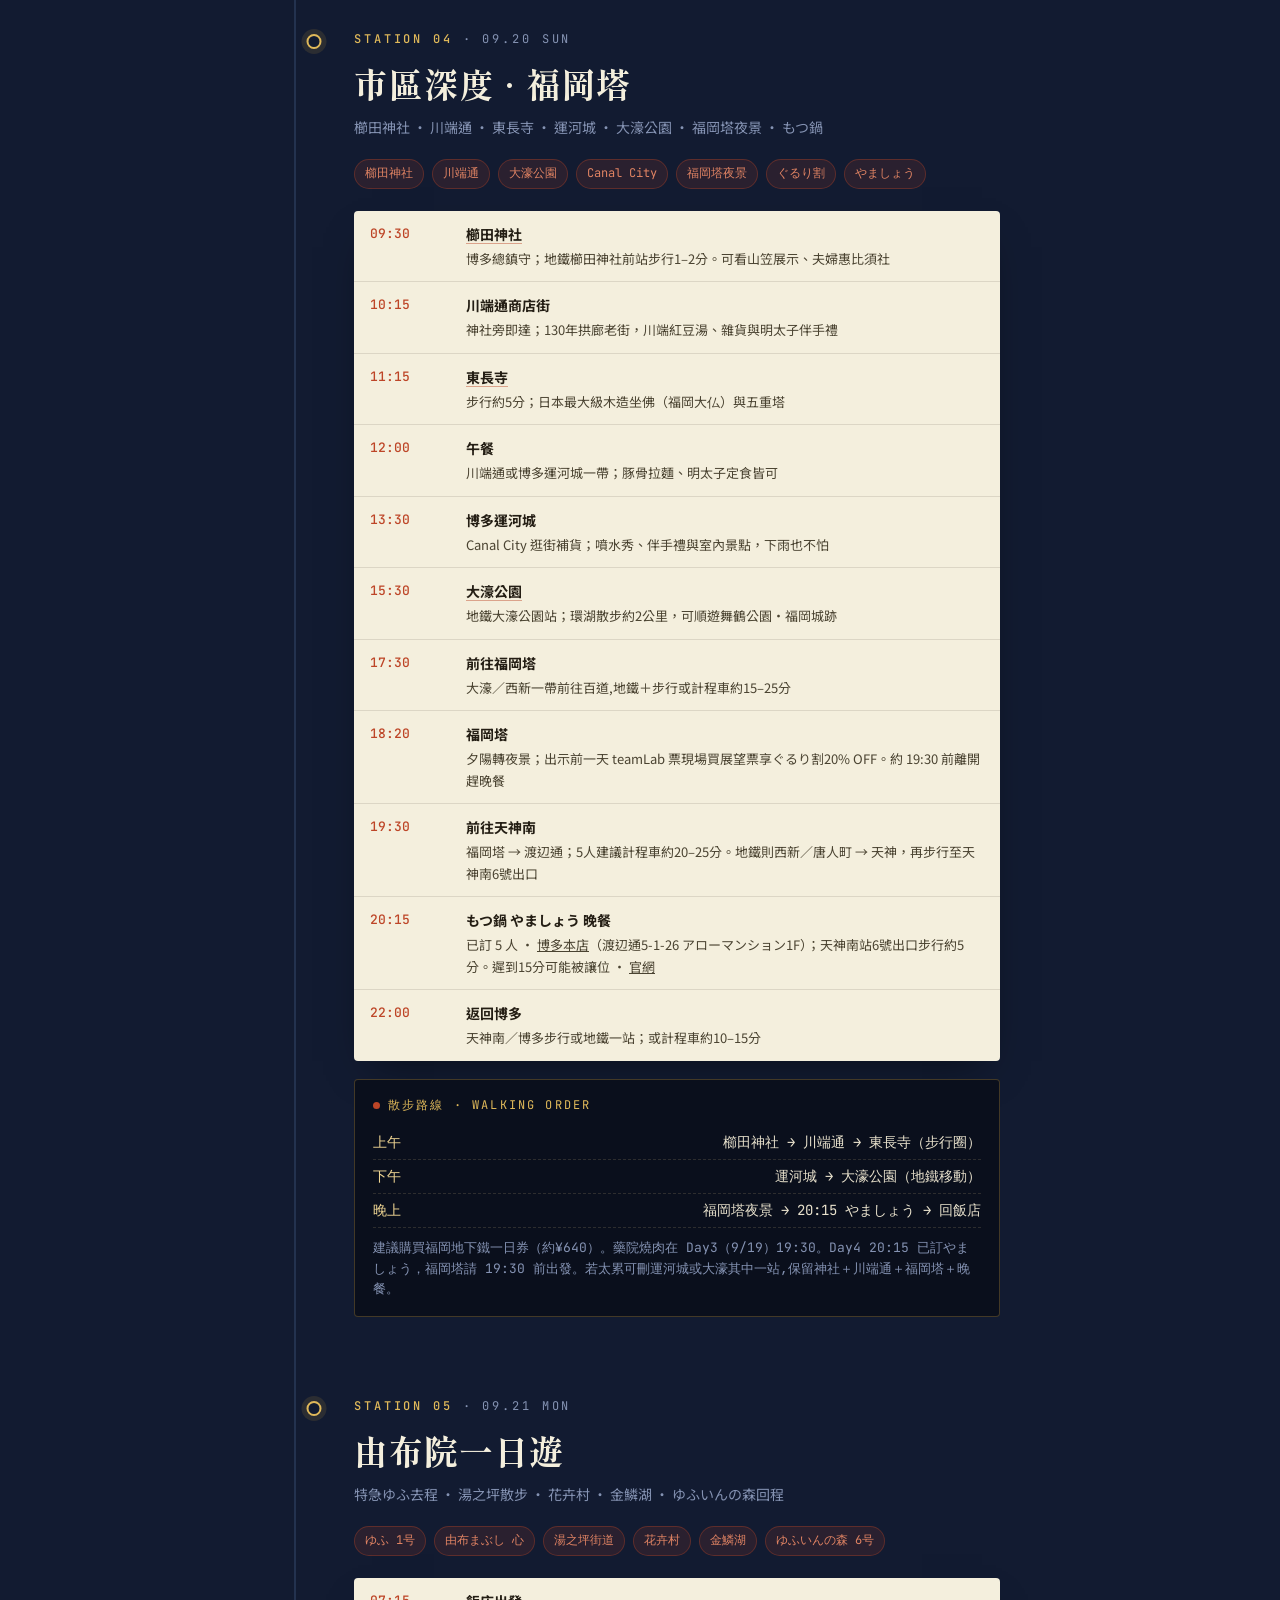
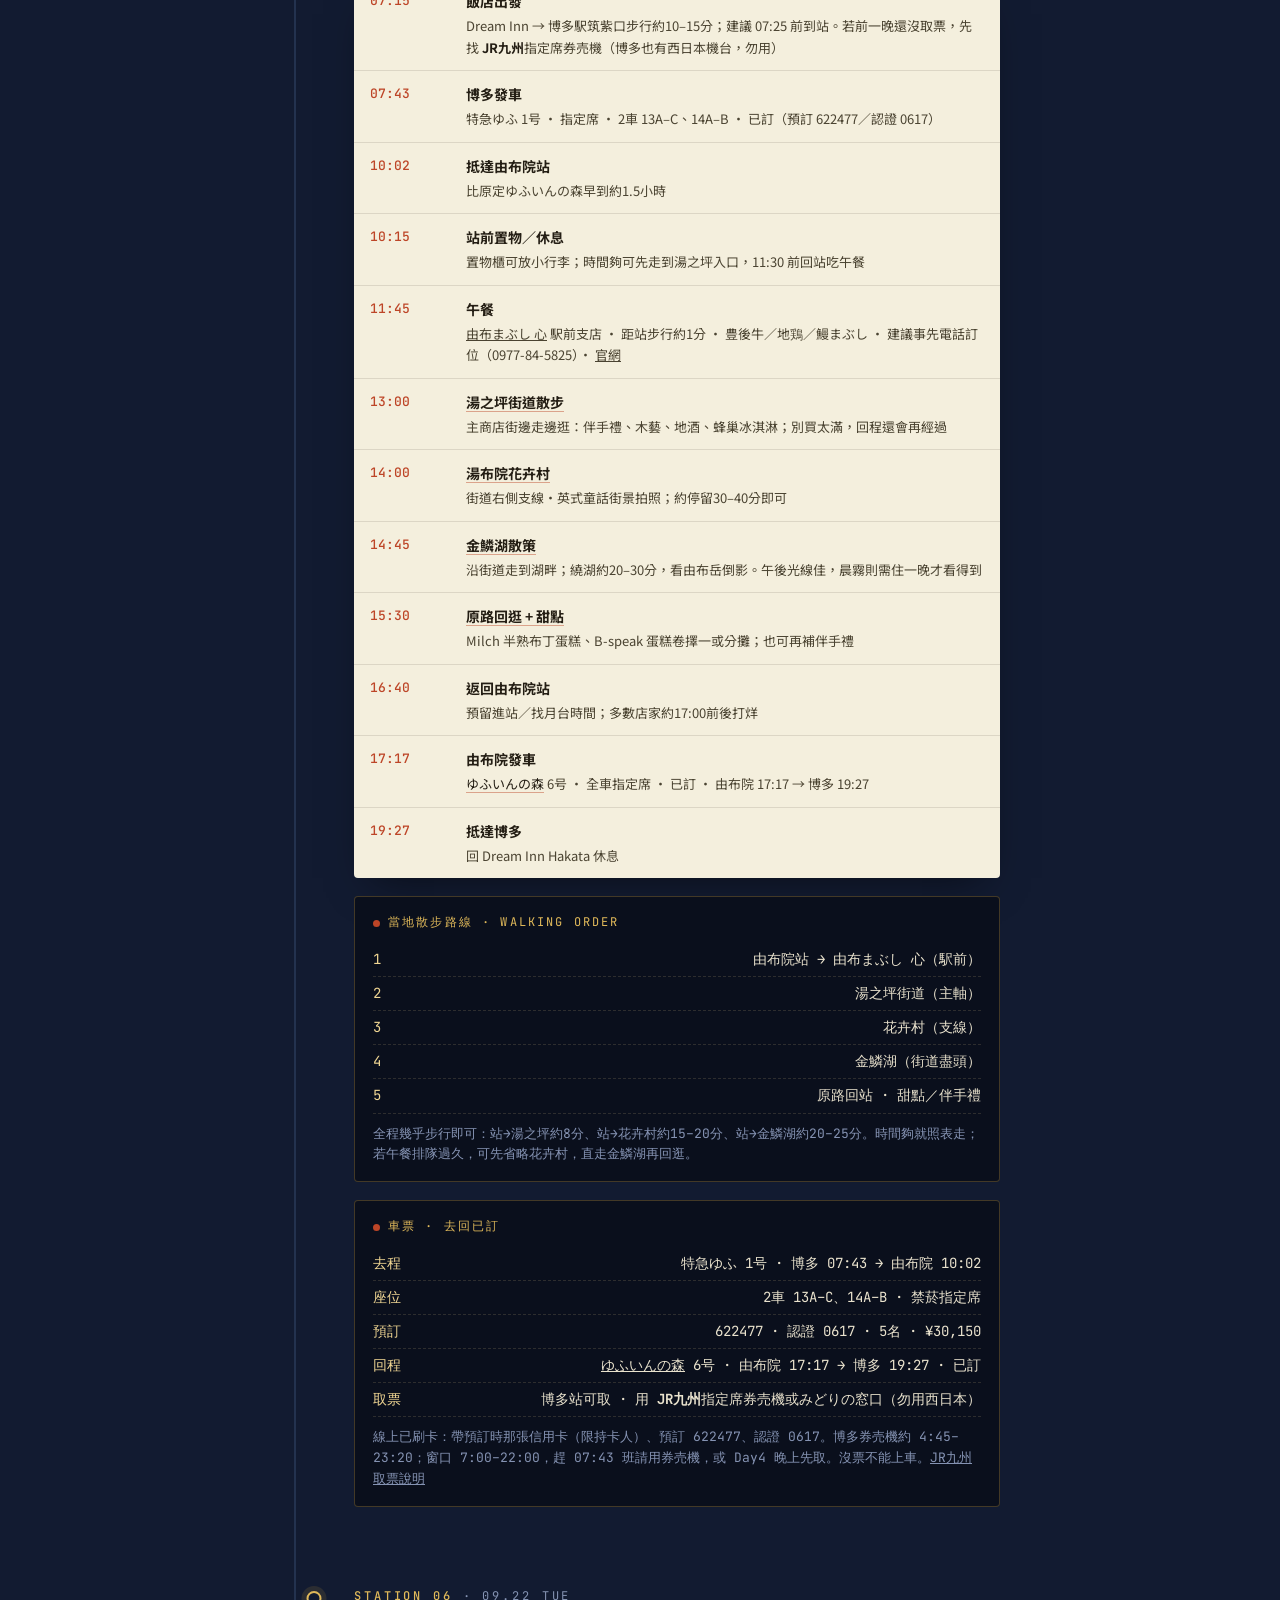
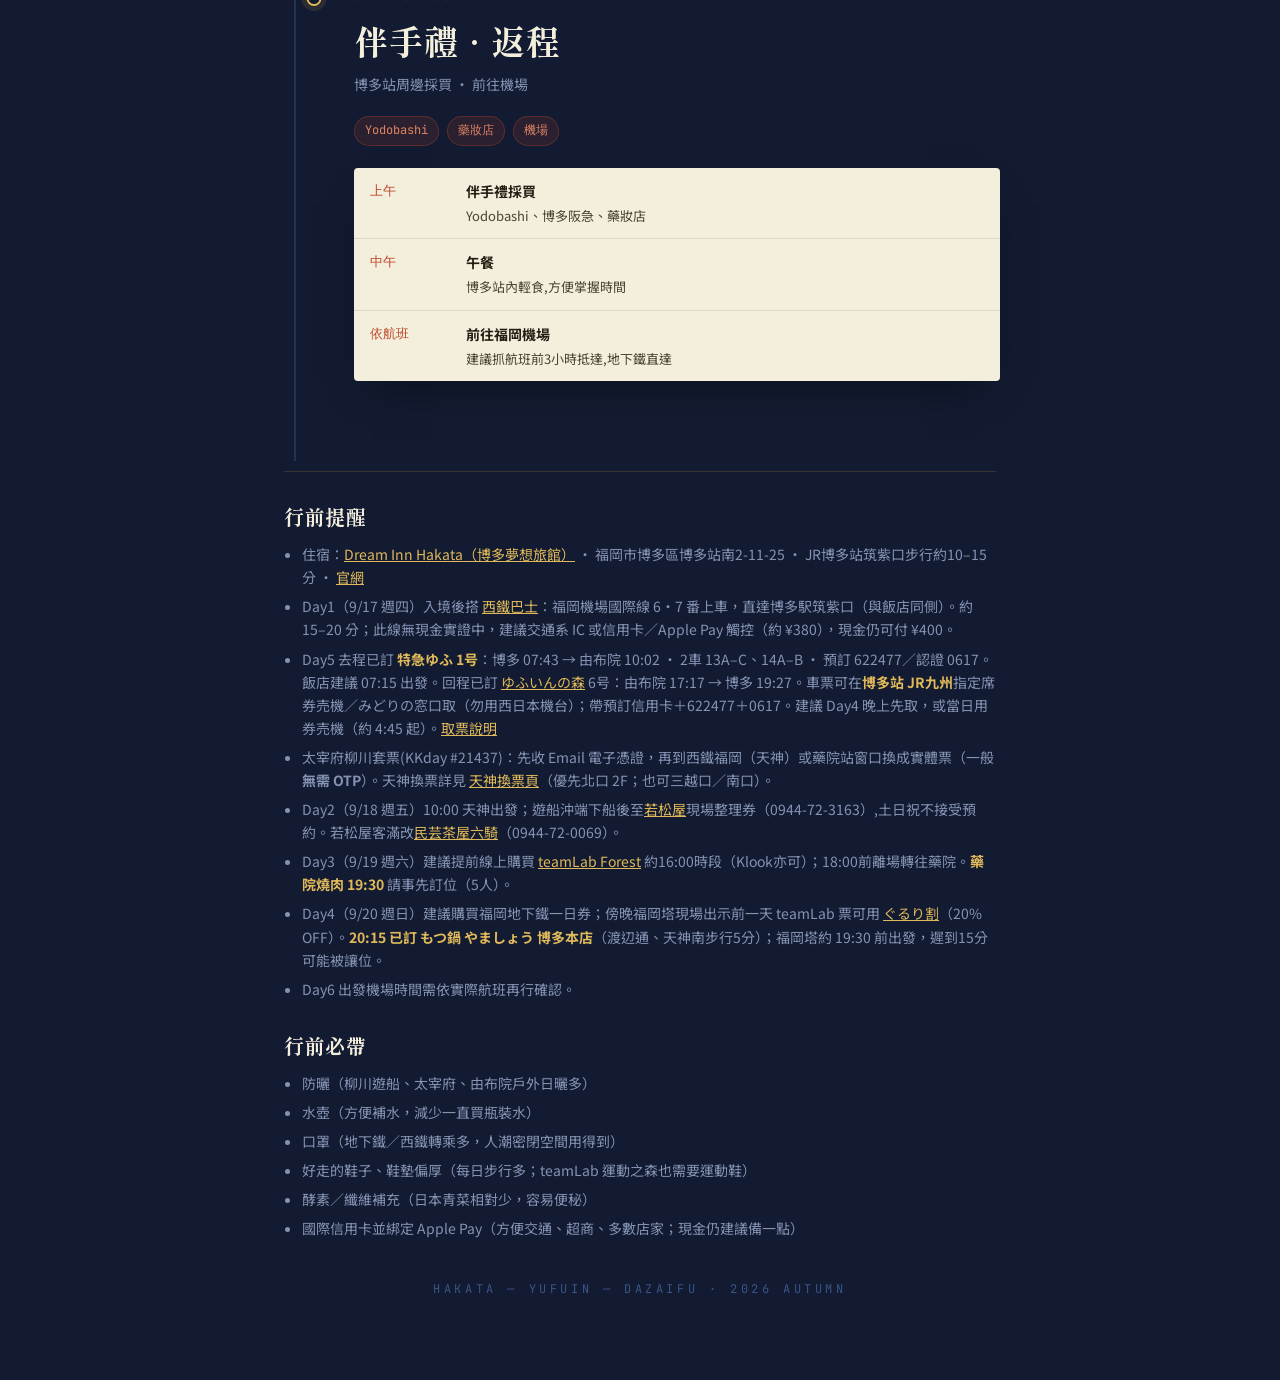
==== commit 9c490b53: "Add Tenjin to Yanagawa boarding guide on exchange detail page Expand tenjin-exchange.html with step-" ====
--- a/index.html
+++ b/index.html
@@ -395,7 +395,7 @@
     <div class="card">
       <table class="sched">
         <tr><td class="time">09:10</td><td class="content"><b><a class="spot" href="tenjin-exchange.html">天神站兌換套票</a></b><span class="note">出示 KKday 電子憑證／訂單換實體票（一般無需 OTP）；優先北口 2F 事務室，也可三越口／南口；建議發車前30–40分鐘完成</span></td></tr>
-        <tr><td class="time">10:00</td><td class="content"><b>西鐵電車出發</b><span class="note">特急天神 → 西鉄柳川,約50分鐘；紙本走人工閘門</span></td></tr>
+        <tr><td class="time">10:00</td><td class="content"><b><a class="spot" href="tenjin-exchange.html#boarding">西鐵電車出發</a></b><span class="note">特急大牟田行 · 天神 10:00 → 西鉄柳川約 10:50（50分）；紙本走人工閘門，詳見天神換票頁</span></td></tr>
         <tr><td class="time">11:00</td><td class="content"><b><a class="spot" href="yanagawa.html">柳川遊船</a></b><span class="note">松月內堀單程至沖端,約60分鐘；下船後步行5分至若松屋</span></td></tr>
         <tr><td class="time">12:00</td><td class="content"><b>午餐</b><span class="note"><a href="https://wakamatuya.com/" target="_blank" rel="noopener">若松屋</a> · 鰻せいろ蒸し · 沖端下船後現場整理券（繁忙期約等1小時） · 備案:<a href="https://www.yanagawakk.co.jp/rokkyu.html" target="_blank" rel="noopener">民芸茶屋六騎</a></span></td></tr>
         <tr><td class="time">13:30</td><td class="content"><b>柳川自由活動</b><span class="note">沖端散策或搭接駁回西鉄柳川站；若排隊較久則縮短</span></td></tr>
